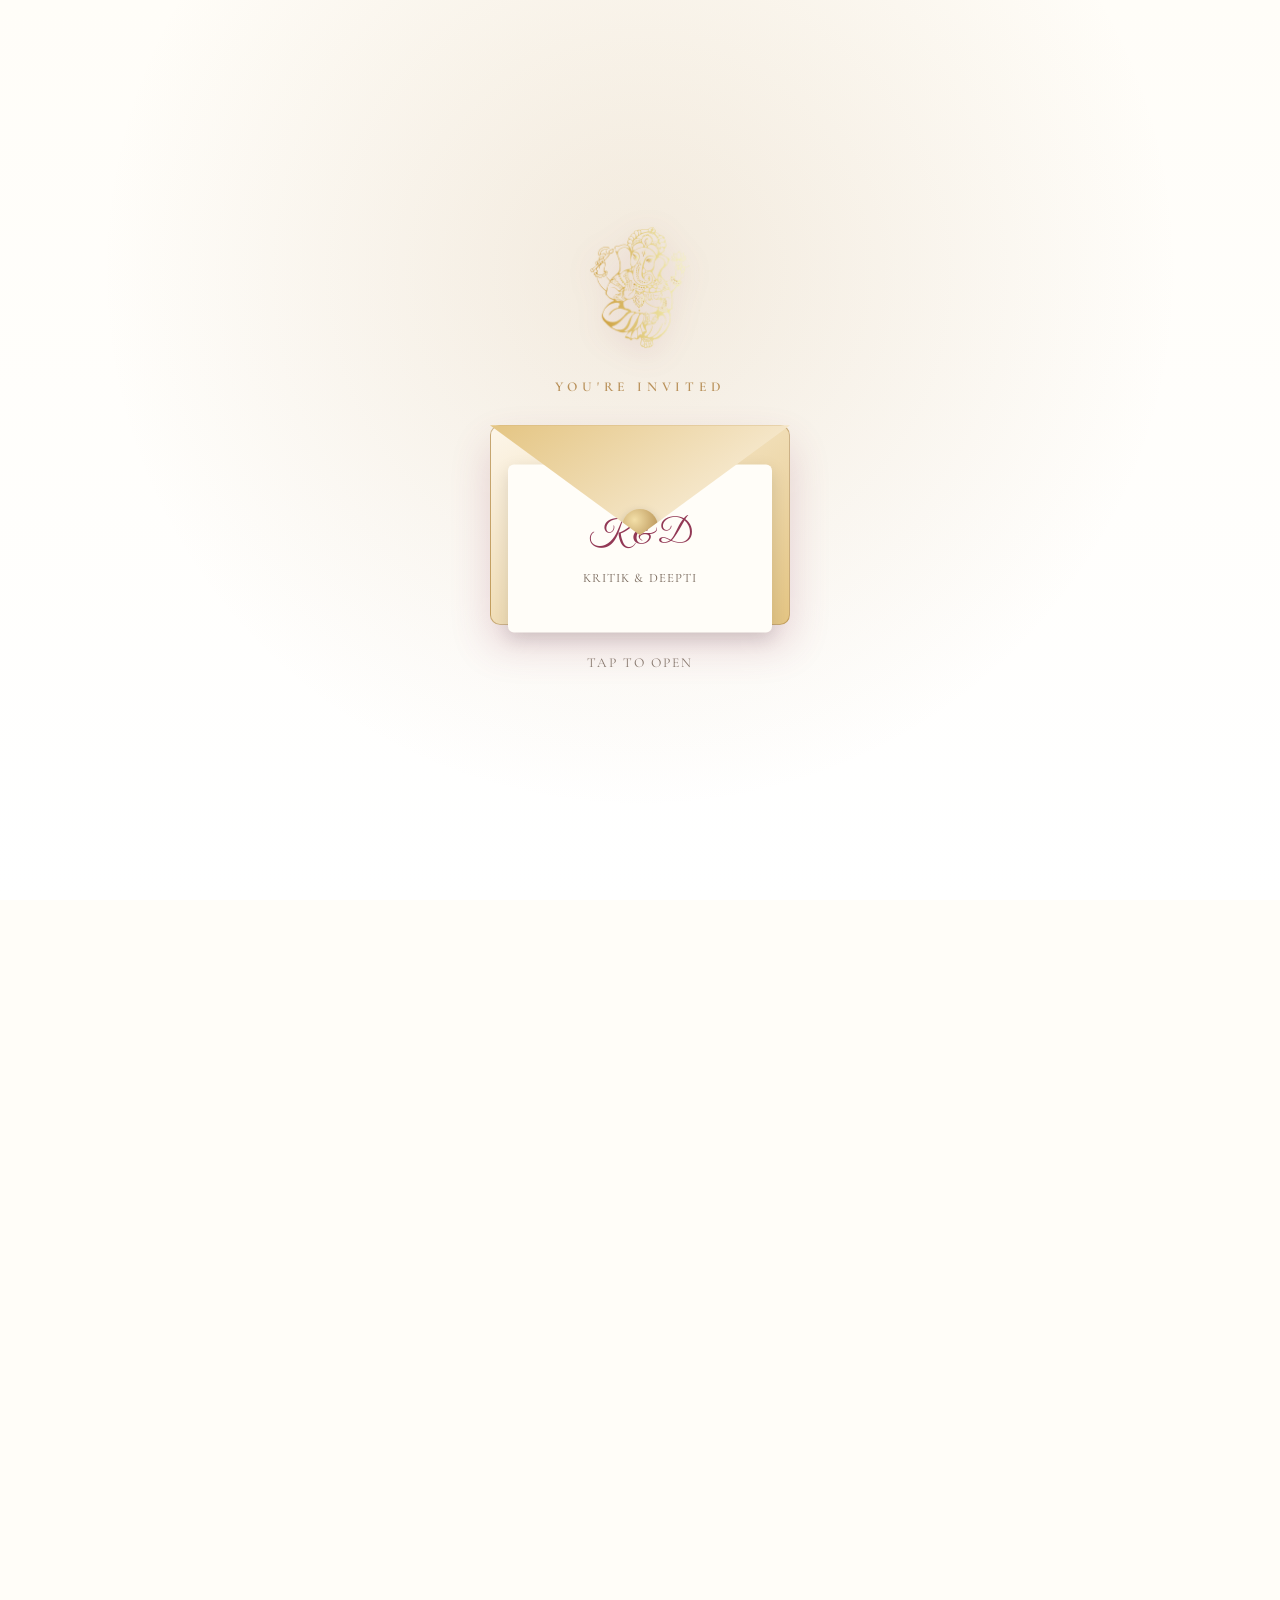
==== index.html @ 11e1c12c "Initial wedding invitation card" ====
<!DOCTYPE html>
<html lang="en">
<head>
<meta charset="UTF-8" />
<meta name="viewport" content="width=device-width, initial-scale=1.0" />
<title>Wedding Invitation</title>
<meta name="description" content="A wedding invitation" />

<link rel="preconnect" href="https://fonts.googleapis.com" />
<link rel="preconnect" href="https://fonts.gstatic.com" crossorigin />
<link
  href="https://fonts.googleapis.com/css2?family=Great+Vibes&family=Playfair+Display:ital,wght@0,500;0,600;0,700;1,500&family=Cormorant+Garamond:ital,wght@0,400;0,500;0,600;1,400&display=swap"
  rel="stylesheet"
/>

<link rel="stylesheet" href="css/style.css" />
</head>
<body>
  <!-- ENVELOPE LANDING GATE — click/tap the envelope to reveal the card -->
  <div class="envelope-gate" id="envelopeGate">
    <div class="envelope-gate-inner">
      <img class="deity-image" id="deityImage" alt="" />
      <p class="envelope-hint">You're Invited</p>
      <button type="button" class="envelope" id="envelopeBtn" aria-label="Open the invitation">
        <span class="envelope-back"></span>
        <span class="envelope-letter">
          <span class="envelope-monogram" id="envelopeMonogram"></span>
          <span class="envelope-names" id="envelopeNames"></span>
        </span>
        <span class="envelope-flap">
          <span class="envelope-seal" id="envelopeSeal"></span>
        </span>
      </button>
      <p class="envelope-cta">Tap to open</p>
    </div>
  </div>

  <!-- floating petals / decoration layer -->
  <div class="petals" aria-hidden="true"></div>

  <!-- progress dots nav -->
  <nav class="dot-nav" id="dotNav" aria-label="Section navigation"></nav>

  <main>
    <!-- HERO -->
    <section class="section hero" id="hero">
      <div class="corner corner-tl" aria-hidden="true"></div>
      <div class="corner corner-tr" aria-hidden="true"></div>
      <div class="corner corner-bl" aria-hidden="true"></div>
      <div class="corner corner-br" aria-hidden="true"></div>

      <div class="deity-slot" id="deitySlot" aria-hidden="true"></div>

      <p class="invitation-line reveal" id="invitationLine"></p>

      <div class="couple-names reveal">
        <h1 class="name" id="groomName"></h1>
        <p class="parents" id="groomParents"></p>
        <div class="ampersand">&amp;</div>
        <h1 class="name" id="brideName"></h1>
        <p class="parents" id="brideParents"></p>
      </div>

      <img id="logoImg" class="logo-img" alt="Wedding logo" hidden />

      <div class="scroll-cue reveal" aria-hidden="true">
        <span></span>
        <small>Scroll</small>
      </div>
    </section>

    <!-- SAVE THE DATE -->
    <section class="section save-the-date" id="save-the-date">
      <p class="eyebrow reveal">Save the Dates</p>
      <h2 class="headline reveal" id="dateRange"></h2>
      <p class="venue-line reveal" id="venueLine"></p>

      <div class="countdown reveal" id="countdown" aria-live="polite">
        <div class="count-box"><span id="cdDays">00</span><small>Days</small></div>
        <div class="count-box"><span id="cdHours">00</span><small>Hours</small></div>
        <div class="count-box"><span id="cdMins">00</span><small>Minutes</small></div>
        <div class="count-box"><span id="cdSecs">00</span><small>Seconds</small></div>
      </div>

      <div class="hero-actions reveal">
        <a href="#" id="icsLink" class="btn btn-outline" download="wedding.ics">+ Add to Calendar</a>
      </div>
    </section>

    <!-- CELEBRATIONS -->
    <section class="section celebrations" id="celebrations">
      <p class="eyebrow reveal">Join Us For</p>
      <h2 class="headline reveal">The Celebrations</h2>
      <div class="events-grid" id="eventsGrid"></div>
    </section>

    <!-- VENUE & TRAVEL -->
    <section class="section venue" id="venue">
      <p class="eyebrow reveal">Where To Find Us</p>
      <h2 class="headline reveal">Venue &amp; Travel</h2>

      <div class="venue-card reveal">
        <h3 id="venueName"></h3>
        <p id="venueAddress"></p>
        <a id="mapLink" class="btn btn-outline" target="_blank" rel="noopener">Open in Google Maps</a>
      </div>

      <div class="map-embed reveal">
        <iframe
          id="mapEmbed"
          title="Venue map"
          loading="lazy"
          referrerpolicy="no-referrer-when-downgrade"
        ></iframe>
      </div>

      <div class="travel-info reveal" id="travelInfo"></div>
    </section>

    <!-- CLOSING / RSVP -->
    <section class="section closing" id="closing">
      <p class="closing-message reveal" id="closingMessage"></p>

      <p class="footer-line reveal" id="footerLine"></p>

      <div class="rsvp-box reveal" id="rsvpBox">
        <p class="eyebrow">Kindly Respond</p>
        <h2 class="headline">RSVP</h2>
        <div id="rsvpContacts" class="rsvp-contacts"></div>

        <div class="google-form-embed" id="googleFormEmbed" hidden>
          <iframe
            id="googleFormIframe"
            title="RSVP form"
            loading="lazy"
          >Loading…</iframe>
        </div>

        <a id="googleFormLink" class="btn btn-outline" target="_blank" rel="noopener" hidden>
          Open RSVP Form
        </a>
        <a id="whatsappLink" class="btn btn-whatsapp" target="_blank" rel="noopener" hidden>
          RSVP on WhatsApp
        </a>
      </div>

      <div class="shlok reveal">
        <p class="sanskrit" id="shlokSanskrit"></p>
        <p class="meaning" id="shlokMeaning"></p>
      </div>
    </section>
  </main>

  <script src="wedding-data.js"></script>
  <script src="js/script.js" defer></script>
</body>
</html>
---- css/style.css ----
/* ==========================================================
   WEDDING CARD — STYLES
   Theme colors are injected as CSS variables by js/script.js
   from wedding-data.js (see applyTheme()).
   ========================================================== */

:root {
  --color-primary: #923855;
  --color-secondary: #5c6b46;
  --color-gold: #b9915a;
  --color-cream: #fffdf8;
  --color-ink: #3a2414;
  --color-blush: #d98fa2;
  /* RGB channels for the colors above, kept in sync by applyTheme() so
     rgba()-based shadows/borders re-theme correctly at runtime too. */
  --color-primary-rgb: 146, 56, 85;
  --color-gold-rgb: 185, 145, 90;
  --color-blush-rgb: 217, 143, 162;
  --font-script: "Great Vibes", cursive;
  --font-display: "Playfair Display", serif;
  --font-body: "Cormorant Garamond", serif;
  --max-width: 760px;
}

* {
  box-sizing: border-box;
}

html {
  scroll-behavior: smooth;
  overflow-x: hidden;
}

body {
  margin: 0;
  background: var(--color-cream);
  color: var(--color-ink);
  font-family: var(--font-body);
  font-size: 19px;
  line-height: 1.6;
  overflow-x: hidden;
  width: 100%;
}

body.gate-locked {
  overflow: hidden;
  height: 100vh;
}

main {
  position: relative;
  z-index: 1;
}

/* ---------------- Envelope landing gate ---------------- */
.envelope-gate {
  position: fixed;
  inset: 0;
  z-index: 999;
  display: flex;
  align-items: center;
  justify-content: center;
  background:
    radial-gradient(circle at 50% 30%, rgba(var(--color-gold-rgb), 0.18), transparent 60%),
    linear-gradient(180deg, #fffdf8, #ffffff);
  transition: opacity 0.6s ease, visibility 0.6s ease;
}
.envelope-gate.gate-hidden {
  opacity: 0;
  visibility: hidden;
  pointer-events: none;
}

.envelope-gate-inner {
  display: flex;
  flex-direction: column;
  align-items: center;
  gap: clamp(0.9rem, 3vh, 1.75rem);
  padding: 1.5rem;
  text-align: center;
  max-height: 100%;
  max-height: 100svh;
}

/* ---------------- Deity / blessing image ---------------- */
.deity-image {
  display: block;
  object-fit: contain;
  margin: 0 auto;
}

.envelope-gate .deity-image {
  width: min(22vw, 100px);
  height: auto;
  filter: drop-shadow(0 6px 14px rgba(var(--color-primary-rgb), 0.25));
}
.deity-image[hidden] {
  display: none;
}

.deity-slot {
  width: 60px;
  aspect-ratio: 1 / 1;
  margin: 0 auto 0.75rem;
}
.deity-slot[hidden] {
  display: none;
}

.hero .deity-image {
  width: 60px;
  aspect-ratio: 1 / 1;
  margin: 0 auto 0.75rem;
  filter: drop-shadow(0 4px 10px rgba(var(--color-primary-rgb), 0.2));
}

.envelope-hint {
  text-transform: uppercase;
  letter-spacing: 0.35em;
  font-size: 0.85rem;
  color: var(--color-gold);
  font-weight: 600;
  margin: 0;
}

.envelope {
  position: relative;
  width: min(80vw, 46vh, 300px);
  aspect-ratio: 3 / 2;
  cursor: pointer;
  perspective: 1200px;
  padding: 0;
  border: 0;
  background: none;
  font: inherit;
  display: block;
  flex: 0 0 auto;
}

.envelope-back {
  position: absolute;
  inset: 0;
  /* Gradient stops sampled from the deity artwork's gold/amber tones */
  background: linear-gradient(145deg, #fdf6ea, #e4c583);
  border: 1px solid rgba(166, 124, 61, 0.55);
  border-radius: 10px;
  box-shadow: 0 20px 40px rgba(var(--color-primary-rgb), 0.2);
}

.envelope-letter {
  position: absolute;
  left: 6%;
  right: 6%;
  top: 8%;
  height: 84%;
  background: #fffdf8;
  border-radius: 6px;
  box-shadow: 0 6px 18px rgba(0, 0, 0, 0.12);
  display: flex;
  flex-direction: column;
  align-items: center;
  justify-content: center;
  gap: 0.4rem;
  transform: translateY(14%);
  transition: transform 0.7s cubic-bezier(0.34, 1.56, 0.64, 1);
  z-index: 2;
}

.envelope-monogram {
  font-family: var(--font-script);
  font-size: 2rem;
  color: var(--color-primary);
}

.envelope-names {
  margin: 0;
  display: block;
  font-size: 0.8rem;
  letter-spacing: 0.08em;
  text-transform: uppercase;
  color: var(--color-ink);
  opacity: 0.7;
}

.envelope-flap {
  position: absolute;
  top: 0;
  left: 0;
  width: 100%;
  height: 55%;
  background: linear-gradient(145deg, #e4c583, #fdf6ea);
  clip-path: polygon(0 0, 100% 0, 50% 100%);
  transform-origin: top center;
  transition: transform 0.7s ease;
  transform-style: preserve-3d;
  backface-visibility: hidden;
  z-index: 3;
  display: flex;
  align-items: flex-start;
  justify-content: center;
}

.envelope-seal {
  margin-top: 28%;
  width: 36px;
  height: 36px;
  border-radius: 50%;
  background: radial-gradient(circle at 35% 30%, #f3dfa8, #a67c3d);
  box-shadow: 0 4px 10px rgba(0, 0, 0, 0.25);
  transition: transform 0.4s ease, opacity 0.4s ease;
}

.envelope.is-open .envelope-flap {
  transform: rotateX(-180deg);
}
.envelope.is-open .envelope-seal {
  opacity: 0;
  transform: scale(0.3);
}
.envelope.is-open .envelope-letter {
  transform: translateY(-78%);
}

.envelope-cta {
  margin: 0;
  font-size: 0.85rem;
  letter-spacing: 0.15em;
  text-transform: uppercase;
  opacity: 0.6;
  animation: ctaPulse 1.8s ease-in-out infinite;
}
@keyframes ctaPulse {
  0%, 100% { opacity: 0.4; }
  50% { opacity: 0.9; }
}

h1, h2, h3 {
  font-family: var(--font-display);
  margin: 0;
}

a {
  color: inherit;
}

.section {
  position: relative;
  max-width: var(--max-width);
  margin: 0 auto;
  padding: 6rem 1.5rem;
  text-align: center;
}

.eyebrow {
  text-transform: uppercase;
  letter-spacing: 0.3em;
  font-size: 0.8rem;
  color: var(--color-gold);
  font-weight: 600;
  margin-bottom: 0.75rem;
}

.headline {
  font-size: clamp(1.8rem, 4vw, 2.6rem);
  color: var(--color-primary);
  margin-bottom: 1rem;
}

/* ---------------- Decorative corners (hero) ---------------- */
.corner {
  position: absolute;
  width: 70px;
  height: 70px;
  border: 2px solid var(--color-gold);
  opacity: 0.6;
}
.corner-tl { top: 24px; left: 24px; border-right: none; border-bottom: none; }
.corner-tr { top: 24px; right: 24px; border-left: none; border-bottom: none; }
.corner-bl { bottom: 24px; left: 24px; border-right: none; border-top: none; }
.corner-br { bottom: 24px; right: 24px; border-left: none; border-top: none; }

/* ---------------- Floating petals background ---------------- */
.petals {
  position: fixed;
  inset: 0;
  pointer-events: none;
  z-index: 0;
  overflow: hidden;
}
.petal {
  position: absolute;
  top: -5%;
  font-size: 1.2rem;
  color: var(--color-blush);
  opacity: 0.5;
  animation: fall linear infinite;
  user-select: none;
}
@keyframes fall {
  to {
    transform: translateY(110vh) rotate(360deg);
  }
}

/* ---------------- Hero ---------------- */
.hero {
  min-height: 100vh;
  min-height: 100svh;
  display: flex;
  flex-direction: column;
  align-items: center;
  justify-content: center;
  /* Slightly lighter than the page background for subtle depth */
  background: color-mix(in srgb, var(--color-cream), white 30%);
}

.invitation-line {
  max-width: 420px;
  font-size: 1.05rem;
  color: var(--color-ink);
  opacity: 0.85;
  margin-bottom: 2rem;
}

.couple-names .name {
  font-family: var(--font-script);
  font-size: clamp(3rem, 10vw, 5rem);
  color: var(--color-primary);
  line-height: 1.1;
}

.couple-names .parents {
  font-size: 1rem;
  letter-spacing: 0.05em;
  color: var(--color-ink);
  opacity: 0.75;
  margin: 0.25rem 0 1.25rem;
}

.ampersand {
  font-family: var(--font-script);
  font-size: 2.2rem;
  color: var(--color-gold);
  margin: 0.25rem 0;
}

.logo-img {
  max-width: 140px;
  margin: 1.5rem auto 0;
}

.scroll-cue {
  margin-top: 3rem;
  display: flex;
  flex-direction: column;
  align-items: center;
  gap: 0.4rem;
  opacity: 0.6;
}
.scroll-cue span {
  width: 1px;
  height: 36px;
  background: var(--color-ink);
  animation: scrollPulse 1.6s ease-in-out infinite;
}
.scroll-cue small {
  letter-spacing: 0.2em;
  text-transform: uppercase;
  font-size: 0.7rem;
}
@keyframes scrollPulse {
  0%, 100% { transform: scaleY(1); opacity: 0.3; }
  50% { transform: scaleY(1.3); opacity: 1; }
}

/* ---------------- Save the date / countdown ---------------- */
.venue-line {
  font-size: 1.1rem;
  margin-bottom: 2rem;
}

.countdown {
  display: flex;
  justify-content: center;
  gap: 1rem;
  flex-wrap: wrap;
  margin-bottom: 2rem;
}
.count-box {
  background: #fff;
  border: 1px solid rgba(var(--color-gold-rgb), 0.4);
  border-radius: 12px;
  padding: 1rem 1.2rem;
  min-width: 80px;
  box-shadow: 0 8px 24px rgba(var(--color-primary-rgb), 0.06);
}
.count-box span {
  display: block;
  font-family: var(--font-display);
  font-size: 1.8rem;
  color: var(--color-primary);
}
.count-box small {
  text-transform: uppercase;
  letter-spacing: 0.1em;
  font-size: 0.65rem;
  opacity: 0.7;
}

.hero-actions {
  display: flex;
  justify-content: center;
  gap: 1rem;
  flex-wrap: wrap;
}

/* ---------------- Buttons ---------------- */
.btn {
  display: inline-block;
  padding: 0.75rem 1.75rem;
  border-radius: 999px;
  text-decoration: none;
  font-size: 0.95rem;
  letter-spacing: 0.03em;
  cursor: pointer;
  transition: transform 0.2s ease, box-shadow 0.2s ease;
  border: 1px solid transparent;
}
.btn:hover {
  transform: translateY(-2px);
}
.btn-outline {
  border-color: var(--color-primary);
  color: var(--color-primary);
  background: transparent;
}
.btn-outline:hover {
  background: var(--color-primary);
  color: #fff;
}
.btn-whatsapp {
  background: #25d366;
  color: #fff;
  margin-top: 1rem;
  box-shadow: 0 10px 24px rgba(37, 211, 102, 0.3);
}

/* ---------------- Events / Celebrations ---------------- */
.events-grid {
  display: grid;
  grid-template-columns: repeat(auto-fit, minmax(min(260px, 100%), 1fr));
  gap: 1.5rem;
  margin-top: 2.5rem;
  text-align: left;
}

.event-card {
  background: #fff;
  border-radius: 16px;
  overflow: hidden;
  box-shadow: 0 10px 30px rgba(var(--color-primary-rgb), 0.08);
  border: 1px solid rgba(var(--color-gold-rgb), 0.25);
  display: flex;
  flex-direction: column;
}

.event-media {
  height: 160px;
  display: flex;
  align-items: center;
  justify-content: center;
  font-size: 3rem;
  background: linear-gradient(135deg, var(--color-primary), var(--color-secondary));
  color: #fff;
  background-size: cover;
  background-position: center;
}

.event-body {
  padding: 1.25rem 1.4rem 1.5rem;
}

.event-tag {
  text-transform: uppercase;
  letter-spacing: 0.15em;
  font-size: 0.7rem;
  color: var(--color-gold);
  font-weight: 700;
  margin-bottom: 0.4rem;
  display: block;
}

.event-title {
  font-family: var(--font-display);
  font-size: 1.4rem;
  color: var(--color-primary);
  margin-bottom: 0.6rem;
}

.event-meta {
  font-size: 0.95rem;
  margin: 0.2rem 0;
}
.event-meta b {
  color: var(--color-ink);
}

/* ---------------- Venue & Travel ---------------- */
.venue-card {
  margin-bottom: 1.5rem;
}
.venue-card h3 {
  font-size: 1.4rem;
  color: var(--color-primary);
  margin-bottom: 0.3rem;
}
.venue-card p {
  margin-bottom: 1rem;
}

.map-embed {
  border-radius: 16px;
  overflow: hidden;
  box-shadow: 0 10px 30px rgba(var(--color-primary-rgb), 0.08);
  margin-bottom: 1.5rem;
}
.map-embed iframe {
  width: 100%;
  height: 300px;
  border: 0;
  display: block;
}

.travel-info {
  text-align: left;
  display: grid;
  gap: 0.75rem;
}
.travel-row {
  background: #fff;
  border-radius: 12px;
  padding: 0.9rem 1.2rem;
  border: 1px solid rgba(var(--color-gold-rgb), 0.25);
}
.travel-row b {
  color: var(--color-primary);
  display: block;
  margin-bottom: 0.2rem;
  font-family: var(--font-display);
  font-size: 0.95rem;
}

/* ---------------- Closing / RSVP ---------------- */
.closing-message {
  font-size: 1.3rem;
  font-style: italic;
  color: var(--color-primary);
  margin-bottom: 1.5rem;
}

.footer-line {
  letter-spacing: 0.15em;
  font-size: 0.85rem;
  text-transform: uppercase;
  opacity: 0.7;
  margin: 2rem 0;
}

.rsvp-box {
  background: #fff;
  border-radius: 20px;
  padding: 2.5rem 1.5rem;
  border: 1px solid rgba(var(--color-gold-rgb), 0.3);
  box-shadow: 0 10px 30px rgba(var(--color-primary-rgb), 0.08);
  margin-bottom: 2.5rem;
}

.rsvp-contacts {
  display: grid;
  gap: 0.5rem;
  margin: 1rem 0;
}
.rsvp-contact {
  font-size: 1rem;
}
.rsvp-contact b {
  color: var(--color-primary);
}

.rsvp-box .btn {
  display: block;
  width: fit-content;
  margin: 0.6rem auto 0;
}

.google-form-embed {
  margin-top: 1rem;
  border-radius: 12px;
  overflow: hidden;
  box-shadow: 0 6px 20px rgba(var(--color-primary-rgb), 0.08);
}
.google-form-embed iframe {
  width: 100%;
  height: 520px;
  border: 0;
  display: block;
}
@media (max-width: 480px) {
  .google-form-embed iframe { height: 620px; }
}

.shlok {
  margin-top: 2rem;
  opacity: 0.85;
}
.sanskrit {
  font-size: 1.1rem;
  color: var(--color-primary);
}
.meaning {
  font-size: 0.9rem;
  font-style: italic;
  opacity: 0.75;
}

/* ---------------- Dot navigation ---------------- */
.dot-nav {
  position: fixed;
  right: 1.25rem;
  top: 50%;
  transform: translateY(-50%);
  z-index: 10;
  display: flex;
  flex-direction: column;
  gap: 0.6rem;
}
.dot-nav a {
  width: 9px;
  height: 9px;
  border-radius: 50%;
  background: rgba(var(--color-primary-rgb), 0.25);
  display: block;
  transition: background 0.25s ease, transform 0.25s ease;
}
.dot-nav a.active {
  background: var(--color-primary);
  transform: scale(1.4);
}

/* ---------------- Responsive breakpoints ---------------- */

/* Tablets and small laptops: keep the dot-nav clear of the content edge */
@media (max-width: 900px) {
  .dot-nav { display: none; }
}

/* Phones & small tablets */
@media (max-width: 640px) {
  .section { padding: 4.5rem 1.25rem; }
  .map-embed iframe { height: 240px; }
  .corner { width: 48px; height: 48px; }
  .corner-tl, .corner-tr { top: 14px; }
  .corner-bl, .corner-br { bottom: 14px; }
  .corner-tl, .corner-bl { left: 14px; }
  .corner-tr, .corner-br { right: 14px; }
}

/* Small phones */
@media (max-width: 400px) {
  body { font-size: 17px; }
  .section { padding: 3.5rem 1rem; }
  .countdown { gap: 0.6rem; }
  .count-box { min-width: 64px; padding: 0.75rem 0.6rem; }
  .count-box span { font-size: 1.4rem; }
  .hero-actions, .events-grid { gap: 1rem; }
}

/* Short / landscape viewports (e.g. phones rotated) */
@media (max-height: 560px) {
  .envelope-gate-inner { gap: 0.6rem; }
  .envelope-hint, .envelope-cta { font-size: 0.7rem; }
  .hero { padding-top: 3rem; padding-bottom: 3rem; }
  .scroll-cue { margin-top: 1.25rem; }
}

/* ---------------- Scroll reveal ---------------- */
.reveal {
  opacity: 0;
  transform: translateY(24px);
  transition: opacity 0.8s ease, transform 0.8s ease;
}
.reveal.in-view {
  opacity: 1;
  transform: translateY(0);
}
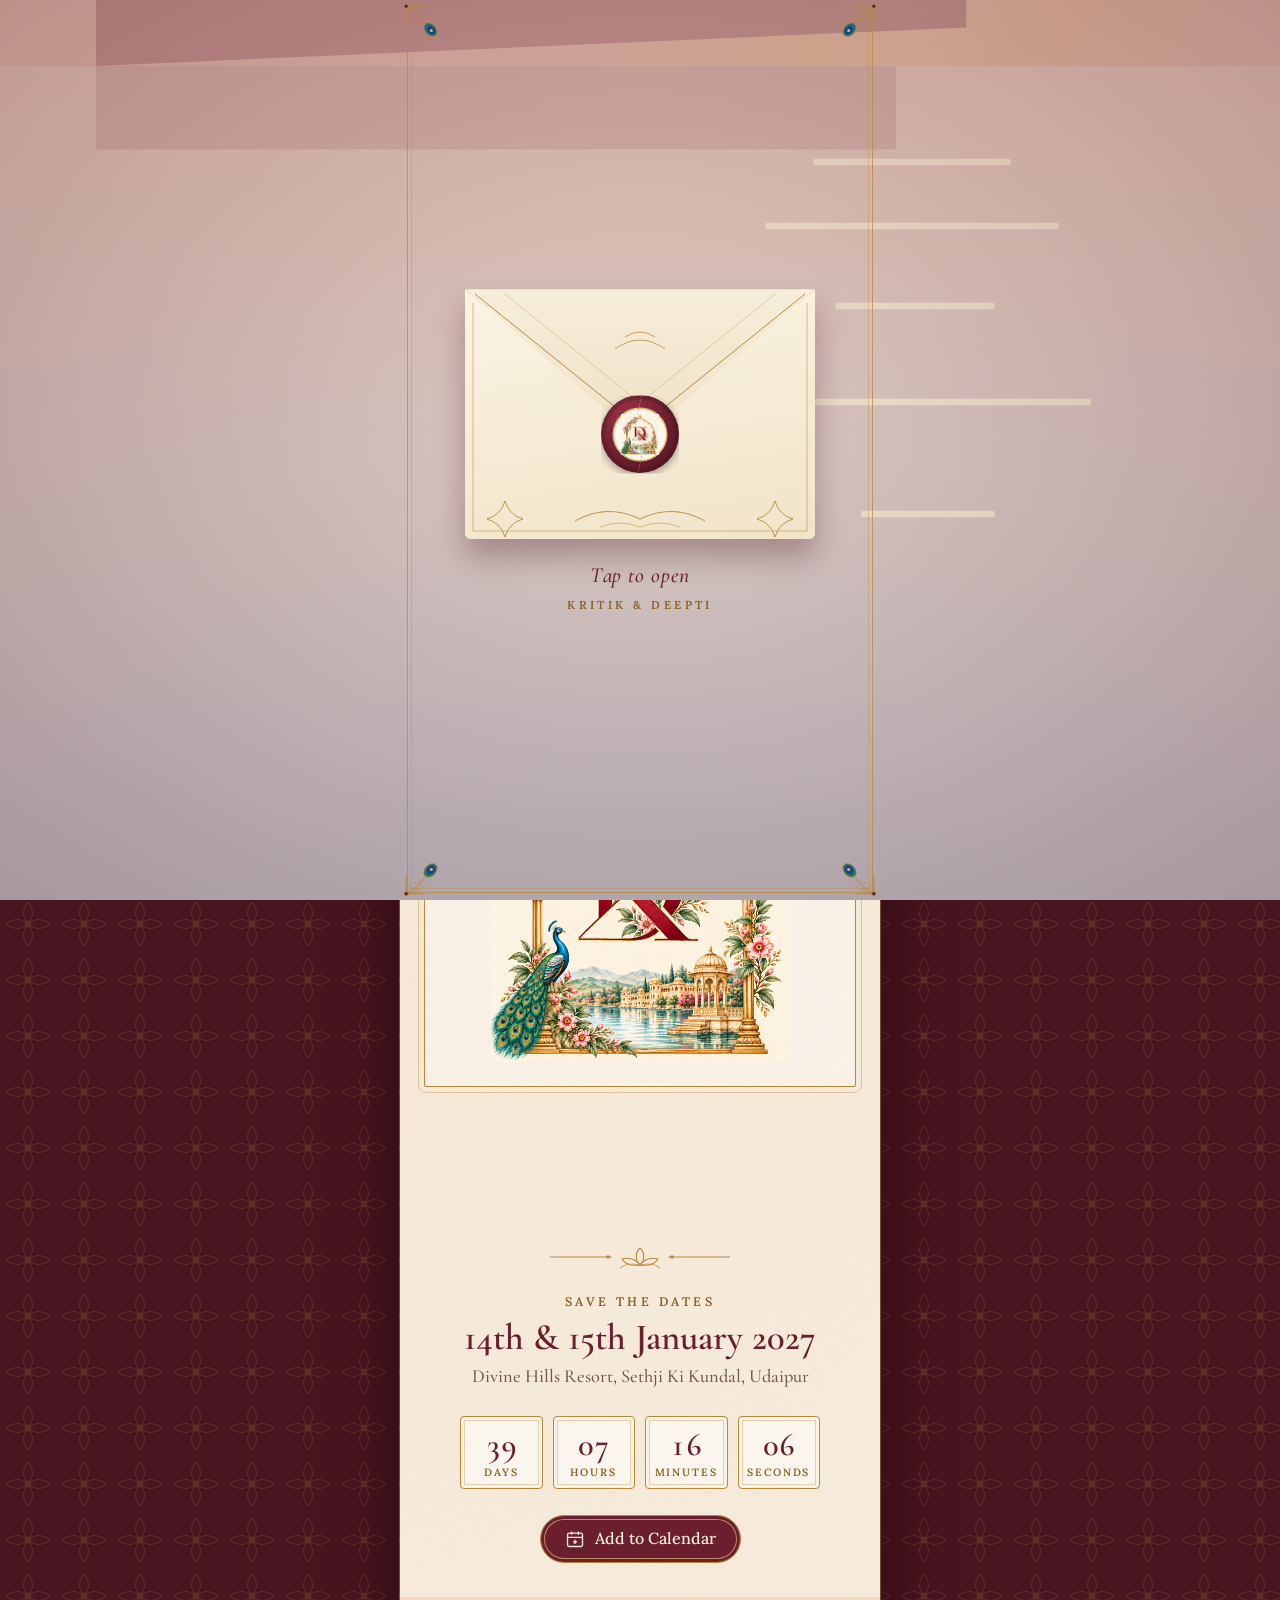
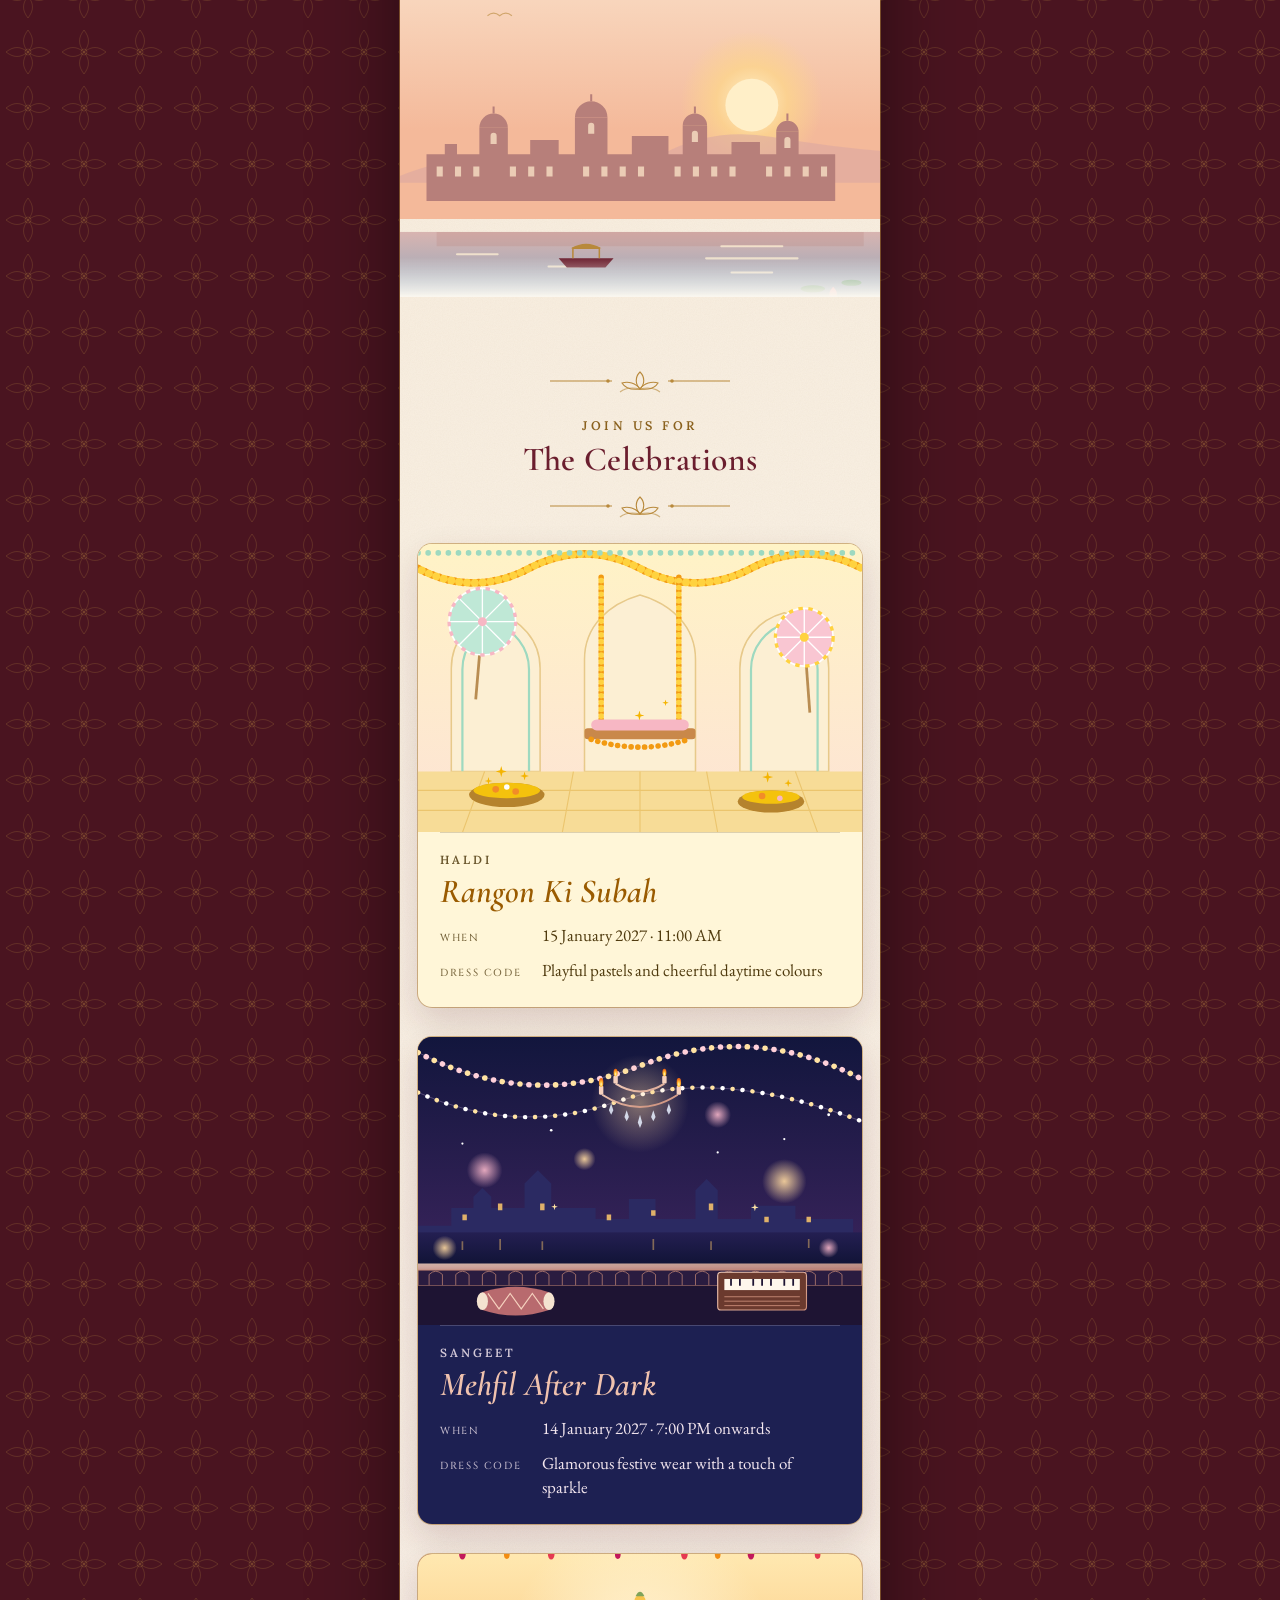
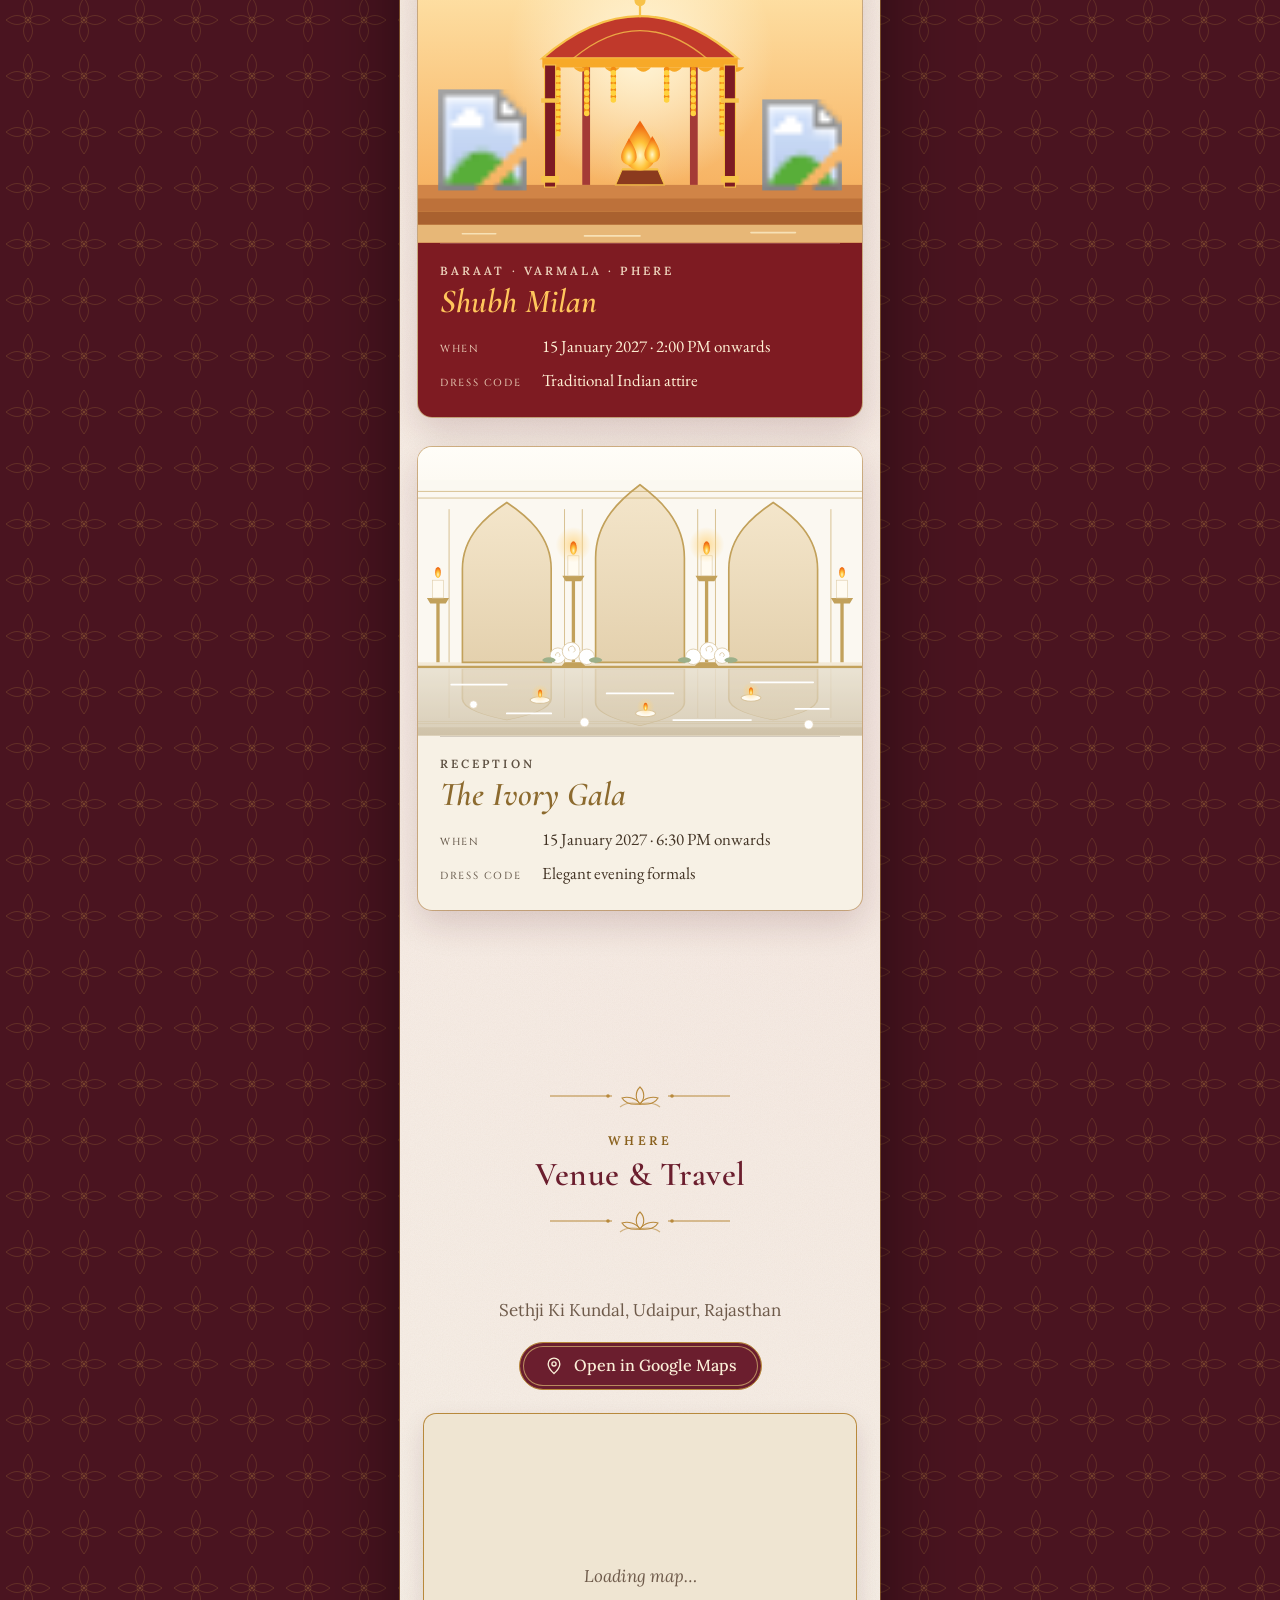
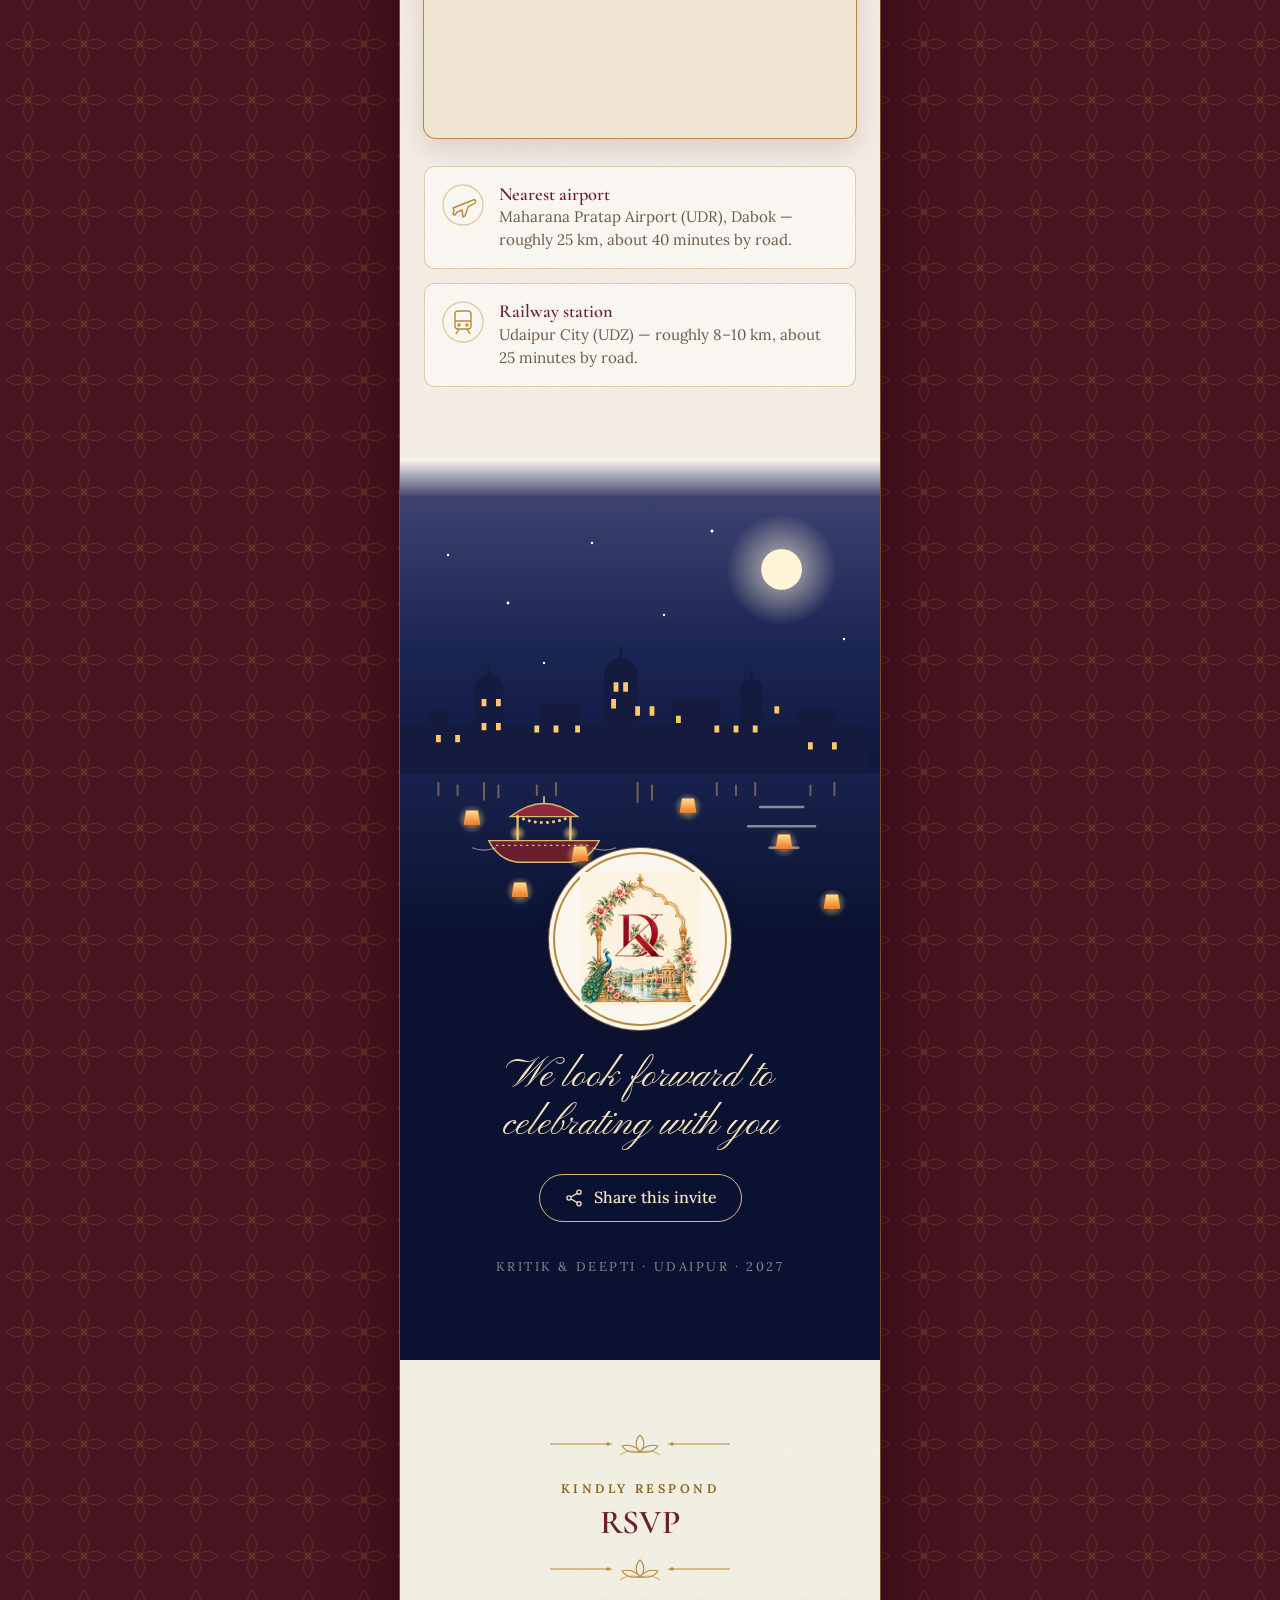
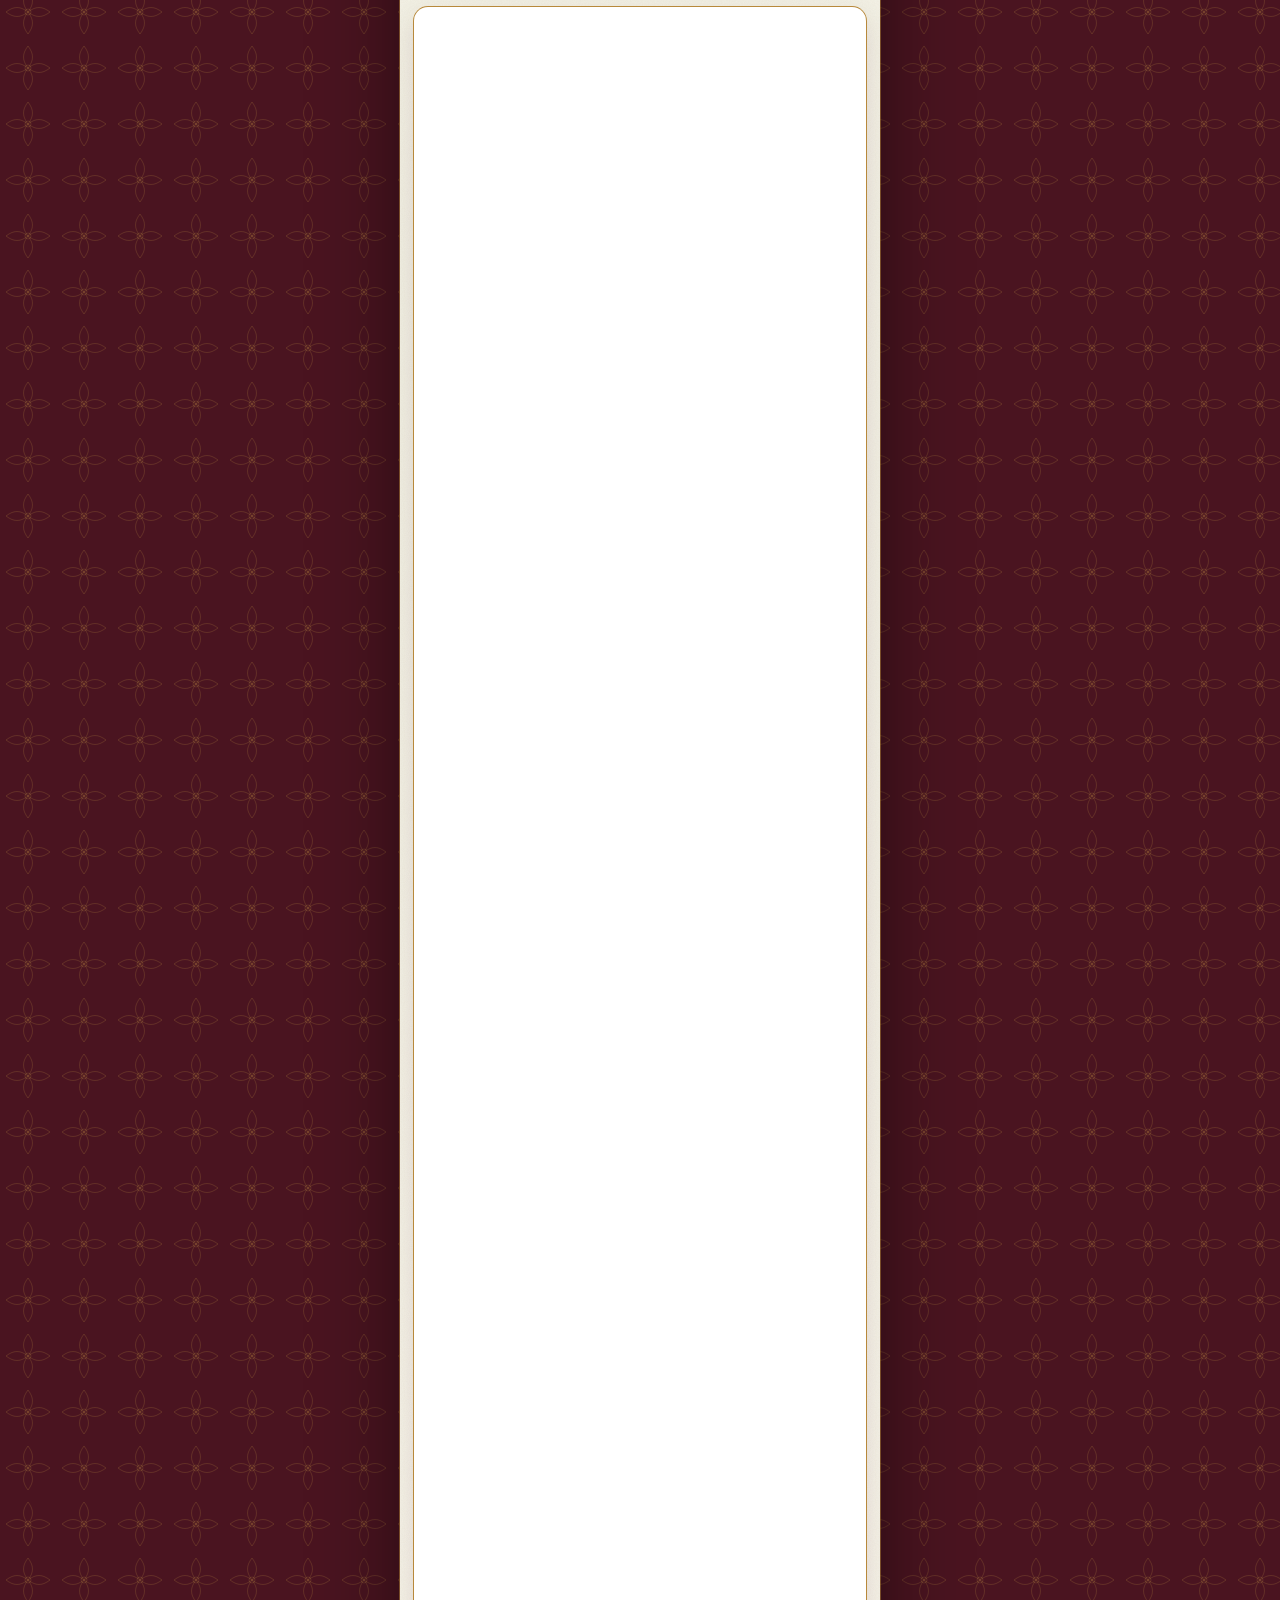
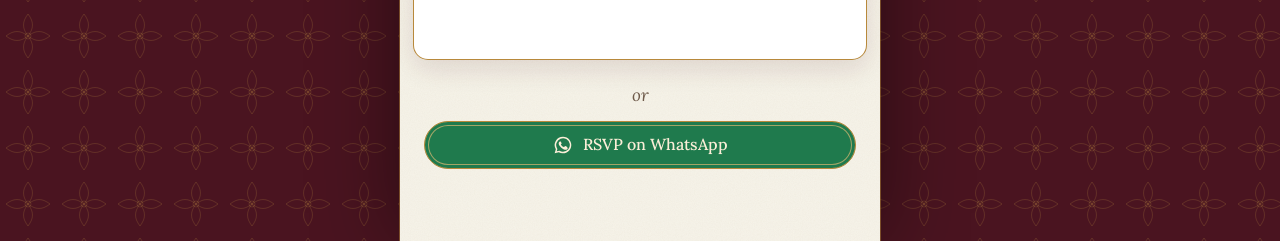
==== commit 8281725a: "Rebuild as single-file site (based on ssrbsoni/sourabh-priyal-wedding), wire up RSVP Google Form" ====
--- a/index.html
+++ b/index.html
@@ -1,157 +1,1132 @@
-<!DOCTYPE html>
+<!doctype html>
 <html lang="en">
 <head>
-<meta charset="UTF-8" />
-<meta name="viewport" content="width=device-width, initial-scale=1.0" />
-<title>Wedding Invitation</title>
-<meta name="description" content="A wedding invitation" />
-
-<link rel="preconnect" href="https://fonts.googleapis.com" />
-<link rel="preconnect" href="https://fonts.gstatic.com" crossorigin />
-<link
-  href="https://fonts.googleapis.com/css2?family=Great+Vibes&family=Playfair+Display:ital,wght@0,500;0,600;0,700;1,500&family=Cormorant+Garamond:ital,wght@0,400;0,500;0,600;1,400&display=swap"
-  rel="stylesheet"
-/>
-
-<link rel="stylesheet" href="css/style.css" />
+<meta charset="utf-8">
+<meta name="viewport" content="width=device-width, initial-scale=1, viewport-fit=cover">
+<title>Kritik & Deepti · 14–15 January 2027 · Udaipur</title>
+<meta name="description" content="You are invited to our wedding celebrations">
+<meta name="theme-color" content="#6B1E2E">
+
+<!-- Open Graph / WhatsApp preview (absolute URLs are required) -->
+<meta property="og:type" content="website">
+<meta property="og:url" content="https://kritikalawat.github.io/WeddingCard/">
+<meta property="og:title" content="Kritik & Deepti · 14–15 January 2027 · Udaipur">
+<meta property="og:description" content="You are invited to our wedding celebrations">
+<meta property="og:image" content="https://kritikalawat.github.io/WeddingCard/assets/images/logo.png">
+<meta property="og:image:width" content="1200">
+<meta property="og:image:height" content="630">
+<meta property="og:image:alt" content="Kritik & Deepti wedding logo">
+<meta name="twitter:card" content="summary_large_image">
+<meta name="twitter:title" content="Kritik & Deepti · 14–15 January 2027 · Udaipur">
+<meta name="twitter:description" content="You are invited to our wedding celebrations">
+<meta name="twitter:image" content="https://kritikalawat.github.io/WeddingCard/assets/images/logo.png">
+
+<link rel="preconnect" href="https://fonts.googleapis.com">
+<link rel="preconnect" href="https://fonts.gstatic.com" crossorigin>
+<link rel="preload" as="style" href="https://fonts.googleapis.com/css2?family=Cormorant+Garamond:ital,wght@0,500;0,600;1,500;1,600&family=Lora:wght@400;500&family=Cinzel:wght@500&family=EB+Garamond&family=Pinyon+Script&family=Tiro+Devanagari+Sanskrit&display=swap" onload="this.onload=null;this.rel='stylesheet'">
+<noscript><link rel="stylesheet" href="https://fonts.googleapis.com/css2?family=Cormorant+Garamond:ital,wght@0,500;0,600;1,500;1,600&family=Lora:wght@400;500&family=Cinzel:wght@500&family=EB+Garamond&family=Pinyon+Script&family=Tiro+Devanagari+Sanskrit&display=swap"></noscript>
+
+<style>
+:root{
+  --ivory:#FBF7EF; --ivory-2:#F4EAD6; --gold:#B8893B; --gold-soft:#D9B872; --gold-text:#8A611E;
+  --maroon:#6B1E2E; --maroon-2:#4A1420; --ink:#3A2A22; --muted:#6E5A4A;
+  --serif:'Cormorant Garamond','Cormorant',Garamond,'Times New Roman',serif;
+  --body:'Lora',Georgia,'Times New Roman',serif;
+  /* used only for the event-card details and the closing line */
+  --script:'Pinyon Script','Snell Roundhand','Apple Chancery',cursive;
+  --caps:'Cinzel','Trajan Pro',Optima,'Times New Roman',serif;
+  --garamond:'EB Garamond',Garamond,'Iowan Old Style',Georgia,serif;
+  --deva:'Tiro Devanagari Sanskrit','Tiro Devanagari Hindi','Noto Serif Devanagari','Kohinoor Devanagari','Mangal',serif;
+  --col:480px;
+}
+*{box-sizing:border-box}
+html{scroll-behavior:smooth;-webkit-text-size-adjust:100%}
+body{
+  margin:0;color:var(--ink);font:17px/1.65 var(--body);
+  background:var(--maroon-2) url("data:image/svg+xml,%3Csvg xmlns='http://www.w3.org/2000/svg' width='56' height='56' viewBox='0 0 56 56'%3E%3Cg fill='none' stroke='%23B8893B' stroke-opacity='.22'%3E%3Cpath d='M28 6c6 8 6 14 0 22-6-8-6-14 0-22zM28 50c-6-8-6-14 0-22 6 8 6 14 0 22zM6 28c8-6 14-6 22 0-8 6-14 6-22 0zM50 28c-8 6-14 6-22 0 8-6 14-6 22 0z'/%3E%3Ccircle cx='28' cy='28' r='3'/%3E%3C/g%3E%3C/svg%3E");
+}
+body.locked{overflow:hidden}
+img{max-width:100%}
+.deva{font-family:var(--deva)}
+
+/* ---------- page column ---------- */
+.page{
+  position:relative;max-width:var(--col);margin:0 auto;min-height:100vh;overflow-x:clip;
+  background:
+    radial-gradient(circle at 8% 12%,rgba(232,190,140,.22),transparent 38%),
+    radial-gradient(circle at 95% 48%,rgba(214,160,160,.16),transparent 42%),
+    radial-gradient(circle at 10% 82%,rgba(190,205,170,.16),transparent 40%),
+    url("data:image/svg+xml,%3Csvg xmlns='http://www.w3.org/2000/svg' width='220' height='220'%3E%3Cfilter id='n'%3E%3CfeTurbulence type='fractalNoise' baseFrequency='.85' numOctaves='2' stitchTiles='stitch'/%3E%3CfeColorMatrix values='0 0 0 0 .45 0 0 0 0 .33 0 0 0 0 .18 0 0 0 .08 0'/%3E%3C/filter%3E%3Crect width='100%25' height='100%25' filter='url(%23n)'/%3E%3C/svg%3E"),
+    var(--ivory);
+  box-shadow:0 0 0 1px rgba(184,137,59,.5),0 0 80px rgba(0,0,0,.45);
+}
+
+/* ---------- ornamental frame ---------- */
+.frame{position:fixed;inset:0;max-width:var(--col);margin:0 auto;pointer-events:none;z-index:85}
+.frame::before,.frame::after{content:"";position:absolute;border:1px solid var(--gold)}
+.frame::before{inset:7px;opacity:.75}
+.frame::after{inset:11px;opacity:.35}
+.corner{position:absolute;display:block;width:52px;height:52px}
+.corner svg{display:block;width:100%;height:100%}
+.c-tl{top:1px;left:1px}.c-tr{top:1px;right:1px;transform:scaleX(-1)}
+.c-bl{bottom:1px;left:1px;transform:scaleY(-1)}.c-br{bottom:1px;right:1px;transform:scale(-1)}
+
+/* ---------- shared ---------- */
+section{position:relative;padding:72px 24px}
+p,h2,h3{text-wrap:balance}
+.h2{font:600 2.1rem/1.15 var(--serif);color:var(--maroon);text-align:center;margin:0 0 6px;letter-spacing:.01em}
+.kicker{display:block;text-align:center;font:600 .78rem/1 var(--body);letter-spacing:.28em;text-transform:uppercase;color:var(--gold-text);margin-bottom:10px}
+.divider{display:block;width:180px;height:24px;margin:14px auto 26px;color:var(--gold)}
+.btn{
+  display:inline-flex;align-items:center;justify-content:center;gap:10px;min-height:48px;padding:12px 24px;
+  border-radius:999px;border:1px solid var(--gold);background:var(--maroon);color:#FBEFD8;
+  font:500 1rem/1.2 var(--body);text-decoration:none;cursor:pointer;
+  box-shadow:inset 0 0 0 3px var(--maroon),inset 0 0 0 4px rgba(217,184,114,.7);transition:transform .2s,background .2s;
+}
+.btn:hover{background:#7d2638}.btn:active{transform:scale(.97)}
+.btn.ghost{background:transparent;color:var(--maroon);box-shadow:none}
+.btn.wa{background:#1F7A4D;box-shadow:inset 0 0 0 3px #1F7A4D,inset 0 0 0 4px rgba(217,184,114,.7)}
+.btn svg{width:20px;height:20px;flex:none}
+.center{text-align:center}
+.medallion{
+  display:grid;place-items:center;border-radius:50%;background:var(--ivory);
+  box-shadow:0 0 0 2px var(--gold),0 0 0 6px var(--ivory),0 0 0 7px rgba(184,137,59,.6),0 8px 24px rgba(74,20,32,.18);
+}
+.medallion img{width:78%;height:78%;object-fit:contain}
+:focus-visible{outline:3px solid #C77D1A;outline-offset:3px}
+.sr{position:absolute!important;width:1px;height:1px;overflow:hidden;clip:rect(0 0 0 0);white-space:nowrap}
+
+.js .reveal{opacity:0;transition:opacity 1s ease;transition-delay:calc(var(--d,0) * 140ms)}
+.js .reveal.in{opacity:1}
+
+/* ---------- 0. envelope gate ---------- */
+.gate{position:fixed;inset:0;z-index:80;display:flex;flex-direction:column;align-items:center;justify-content:center;gap:26px;overflow:hidden;transition:opacity .9s ease,visibility 0s .9s}
+.gate.gone{opacity:0;visibility:hidden}
+.gate-art{position:absolute;inset:0}
+.gate-bg{position:absolute;inset:0;width:100%;height:100%}
+.gate::after{content:"";position:absolute;inset:0;background:radial-gradient(ellipse at center,rgba(251,247,239,.1),rgba(74,20,32,.25))}
+.env-wrap{position:relative;z-index:2;perspective:1100px}
+.env{
+  position:relative;display:block;width:min(84vw,350px);aspect-ratio:7/5;padding:0;border:0;background:none;cursor:pointer;
+  -webkit-tap-highlight-color:transparent;
+}
+.env>span{position:absolute;inset:0;display:block}
+.env{perspective:900px;perspective-origin:50% 0}
+.env-back{background:linear-gradient(#E8DABD,#EFE3C9);border-radius:6px;box-shadow:0 18px 30px rgba(74,20,32,.32)}
+.env-card{
+  inset:6% 6% 6% 6%!important;z-index:2;background:var(--ivory);border-radius:4px;
+  box-shadow:inset 0 0 0 1px var(--gold),inset 0 0 0 5px var(--ivory),inset 0 0 0 6px rgba(184,137,59,.55);
+  display:flex!important;flex-direction:column;align-items:center;justify-content:flex-start;padding-top:9%;text-align:center;
+  transition:transform 1.1s cubic-bezier(.3,.8,.3,1) 1.15s;
+}
+.env-card .medallion{width:72px;height:72px;margin-bottom:6px}
+.ec-names{font:italic 600 1.55rem/1.1 var(--serif);color:var(--maroon)}
+.ec-date{font:600 .72rem/1.4 var(--body);letter-spacing:.2em;text-transform:uppercase;color:var(--gold-text);margin-top:6px}
+.env-front{z-index:3;border-radius:0 0 6px 6px;background:linear-gradient(170deg,#FBF4E4,#F1E4C8);clip-path:polygon(0 0,50% 56%,100% 0,100% 100%,0 100%)}
+.env-flap{
+  z-index:4;transform-origin:50% 0;background:linear-gradient(#F6EDDA,#EADBB9);clip-path:polygon(0 0,100% 0,50% 60%);
+  transition:transform .9s cubic-bezier(.5,0,.3,1) .35s,z-index 0s 1s;
+}
+.env svg.fil{position:absolute;inset:0;width:100%;height:100%}
+
+/* "tap me" cues: gold ripples spread from the seal, the flap lifts now and then, and "Tap to open" waves */
+.env-flap{animation:flapHint 5s ease-in-out 1.6s infinite}
+@keyframes flapHint{0%,62%,100%{transform:none}71%{transform:rotateX(34deg)}79%{transform:rotateX(0deg)}84%{transform:rotateX(12deg)}89%{transform:none}}
+.seal-ring{position:absolute;inset:-2px;border-radius:50%;border:2px solid var(--gold-soft);opacity:0;animation:sealRipple 2.4s ease-out infinite}
+.seal-ring.r2{animation-delay:.28s;border-color:rgba(184,137,59,.8)}
+@keyframes sealRipple{0%,44%{opacity:0;transform:scale(.95)}48%{opacity:.9;transform:scale(1)}100%{opacity:0;transform:scale(2)}}
+.gate.open .env-flap{animation:none}
+.gate.open .seal-ring{animation:none;opacity:0}
+
+.env .seal{position:absolute;left:50%;top:58%;width:78px;height:78px;margin:-39px 0 0 -39px;z-index:5}
+.seal .half{position:absolute;inset:0;border-radius:50%;
+  background:radial-gradient(circle at 35% 30%,#9C3446,#6B1E2E 55%,#4A1420);
+  box-shadow:0 3px 8px rgba(0,0,0,.35),inset 0 0 0 4px rgba(0,0,0,.12);
+  display:grid;place-items:center;transition:transform .6s cubic-bezier(.4,0,.6,1),opacity .6s}
+.seal .l{clip-path:polygon(0 0,52% 0,44% 38%,56% 62%,47% 100%,0 100%)}
+.seal .r{clip-path:polygon(52% 0,100% 0,100% 100%,47% 100%,56% 62%,44% 38%)}
+.seal-in{width:66%;height:66%;border-radius:50%;background:var(--ivory);display:grid;place-items:center;box-shadow:0 0 0 1.5px var(--gold-soft)}
+.seal-in img{width:80%;height:80%;object-fit:contain}
+.tap{position:relative;z-index:2;margin:0;font:italic 500 1.35rem/1 var(--serif);color:var(--maroon);letter-spacing:.04em;}
+.tap .l{display:inline-block;animation:tapWave 2.4s ease-in-out infinite;animation-delay:calc(var(--i) * 70ms)}
+@keyframes tapWave{0%,34%,100%{transform:none;color:var(--maroon)}17%{transform:translateY(-6px);color:#B8893B}}
+.tap-sub{position:relative;z-index:2;margin:-14px 0 0;font:600 .72rem/1 var(--body);letter-spacing:.3em;text-transform:uppercase;color:var(--gold-text)}
+.gate.open .seal .l{transform:translate(-26px,40px) rotate(-38deg);opacity:0}
+.gate.open .seal .r{transform:translate(26px,44px) rotate(34deg);opacity:0}
+.gate.open .env-flap{transform:rotateX(180deg);z-index:1}
+.gate.open .env-card{transform:translateY(-66%)}
+.gate.open .tap,.gate.open .tap-sub{animation:none;opacity:0;transition:opacity .4s}
+
+/* ---------- 1. blessing ---------- */
+.blessing{padding-top:84px;text-align:center}
+.om-img{display:block;width:clamp(100px,29vw,124px);height:auto;margin:0 auto 6px}
+.mantra-row{display:flex;align-items:center;justify-content:center;gap:8px;margin:12px -8px 0}
+.mantra-row .diya{flex:none;width:34px;height:auto;margin-top:-6px}
+/* Vakratunda mantra: two fixed lines, sized so the longer line always fits between the diyas */
+.shloka{margin:0;font:400 clamp(16px,4.6vw,20px)/1.8 var(--deva);color:var(--gold-text)}
+.shloka span{display:block;white-space:nowrap}
+.invite-card{margin:30px auto 0;padding:34px 12px 30px;text-wrap:balance;border:1px solid var(--gold);outline:1px solid rgba(184,137,59,.4);outline-offset:5px;background:rgba(255,255,255,.35);border-radius:2px}
+.invite-line{font:italic 500 1.3rem/1.45 var(--serif);color:var(--muted);margin:0 0 22px}
+.name{font:italic 600 3.2rem/1 var(--serif);color:var(--gold-text);margin:0;letter-spacing:.01em}
+.parents{font:500 1rem/1.45 var(--serif);color:var(--muted);margin:8px 0 0;font-size:1.08rem}
+.amp{font:italic 500 2.4rem/1 var(--serif);color:var(--maroon);margin:18px 0}
+.card-logo{display:block;width:min(78%,300px);height:auto;margin:18px auto -6px}
+
+/* ---------- 2. dates ---------- */
+.dates{padding-bottom:0;text-align:center}
+.date-big{font:600 2.3rem/1.1 var(--serif);color:var(--maroon);margin:4px 0 6px}
+.date-venue{font:500 1.15rem/1.4 var(--serif);color:var(--muted);margin:0 0 26px}
+.cd{display:grid;grid-template-columns:repeat(4,1fr);gap:10px;margin:0 auto 26px;max-width:360px}
+.tile{position:relative;padding:12px 0 10px;background:rgba(255,255,255,.55);border:1px solid var(--gold);border-radius:4px;box-shadow:inset 0 0 0 3px rgba(251,247,239,.9),inset 0 0 0 4px rgba(184,137,59,.35)}
+.tile b{display:block;font:600 2rem/1 var(--serif);color:var(--maroon);font-variant-numeric:tabular-nums}
+.tile span{display:block;margin-top:6px;font:600 .66rem/1 var(--body);letter-spacing:.18em;text-transform:uppercase;color:var(--gold-text)}
+.cd-done{font:italic 600 1.5rem var(--serif);color:var(--maroon)}
+.skyline{position:relative;height:300px;margin:34px -28px 0;overflow:hidden}
+.skyline svg,.skyline .l-pal{position:absolute;left:0;width:100%;height:100%;will-change:transform}
+.skyline .l-pal svg{will-change:auto}
+.skyline .l-pal>.palace-img{top:auto;bottom:58px;height:auto;max-height:85%;object-fit:contain;object-position:50% 100%}
+.skyline .l-sky{top:-50px;height:calc(100% + 50px)}
+.skyline .l-pal,.skyline .l-lake{top:0}
+.skyline::after{content:"";position:absolute;left:0;right:0;bottom:0;height:40px;background:linear-gradient(transparent,var(--ivory))}
+
+/* ---------- 3. events ---------- */
+.events{padding-left:18px;padding-right:18px}
+.events>header{text-align:center;margin-bottom:8px}
+.ev{margin:0 0 30px;border-radius:14px;overflow:hidden;box-shadow:0 14px 34px rgba(74,20,32,.16),0 0 0 1px rgba(184,137,59,.55)}
+.ev-art{position:relative;line-height:0}
+.ev-art svg{display:block;width:100%;height:auto}
+.ev-body{padding:22px 22px 24px;position:relative}
+.ev-body::before{content:"";position:absolute;left:22px;right:22px;top:0;height:1px;background:currentColor;opacity:.2}
+.ev-k{margin:0;font:600 .74rem/1 var(--body);letter-spacing:.26em;text-transform:uppercase;opacity:.85}
+.ev h3{margin:8px 0 14px;font:italic 600 2.1rem/1.05 var(--serif)}
+.ev dl{margin:0;display:grid;gap:10px}
+.ev dl div{display:grid;grid-template-columns:92px 1fr;gap:10px;align-items:baseline}
+.ev dt{font:500 .64rem/1.7 var(--caps);letter-spacing:.16em;text-transform:uppercase;opacity:.75}
+.ev dd{margin:0;font:400 1.06rem/1.45 var(--garamond)}
+.ev-haldi{background:#FFF6D8;color:#4F3A0E}.ev-haldi h3{color:#9A5B00}
+.ev-sangeet{background:#1D2052;color:#F3E6EF}.ev-sangeet h3{color:#F0C2AE}
+.ev-milan{background:#7E1B22;color:#FFF0D4}.ev-milan h3{color:#FFC65C}
+.ev-gala{background:#F7F1E5;color:#433425}.ev-gala h3{color:#8C6A2E}
+
+/* scene animations (paused when off-screen) */
+.scene:not(.live) *{animation-play-state:paused!important}
+.spin{transform-box:fill-box;transform-origin:center;animation:spin 36s linear infinite}
+.spin.rev{animation-direction:reverse;animation-duration:44s}
+@keyframes spin{to{transform:rotate(360deg)}}
+.sway{transform-origin:200px 30px;animation:sway 4.5s ease-in-out infinite alternate}
+@keyframes sway{from{transform:rotate(-2.2deg)}to{transform:rotate(2.2deg)}}
+.spark{animation:rise 4.2s ease-in infinite backwards}
+@keyframes rise{0%{opacity:0;transform:translateY(0)}25%{opacity:1}100%{opacity:0;transform:translateY(-70px)}}
+.tw1{animation:tw 1.8s ease-in-out infinite alternate}
+.tw2{animation:tw 1.8s .9s ease-in-out infinite alternate backwards}
+@keyframes tw{from{opacity:.2}to{opacity:1}}
+.bokeh{animation:drift 9s ease-in-out infinite alternate backwards}
+@keyframes drift{from{transform:translate(0,0);opacity:.3}to{transform:translate(22px,-16px);opacity:.85}}
+.flame{transform-box:fill-box;transform-origin:50% 100%;animation:flick 1.3s ease-in-out infinite}
+@keyframes flick{0%,100%{transform:scale(1,1) skewX(0)}20%{transform:scale(.93,1.08) skewX(3deg)}45%{transform:scale(1.04,.94) skewX(-2deg)}70%{transform:scale(.97,1.05) skewX(1.5deg)}}
+.glow{animation:glow 2.6s ease-in-out infinite alternate}
+@keyframes glow{from{opacity:.55}to{opacity:1}}
+.petal{transform-box:fill-box;animation:pfall 8s linear infinite backwards}
+@keyframes pfall{0%{transform:translate(0,-30px) rotate(0);opacity:0}10%{opacity:1}100%{transform:translate(34px,290px) rotate(340deg);opacity:.9}}
+.shim{animation:shim 5s ease-in-out infinite alternate}
+@keyframes shim{from{transform:translateX(-14px);opacity:.25}to{transform:translateX(14px);opacity:.85}}
+.bob{animation:bob 3.6s ease-in-out infinite alternate}
+@keyframes bob{from{transform:translateY(0)}to{transform:translateY(-3px)}}
+.boat{animation:boat 26s ease-in-out infinite alternate}
+@keyframes boat{from{transform:translateX(-40px)}to{transform:translateX(70px)}}
+.lantern{animation:lant 17s linear infinite backwards}
+@keyframes lant{0%{transform:translate(0,0);opacity:0}10%{opacity:1}75%{opacity:.9}100%{transform:translate(24px,-320px);opacity:0}}
+
+/* ---------- 4. venue ---------- */
+.venue{text-align:center}
+.venue-name{font:600 1.7rem/1.2 var(--serif);color:var(--maroon);margin:0}
+.venue-addr{margin:4px 0 18px;color:var(--muted)}
+.map{position:relative;margin:24px 0 0;border-radius:12px;overflow:hidden;aspect-ratio:4/3;background:#EFE5D2;box-shadow:0 0 0 1px var(--gold),0 10px 26px rgba(74,20,32,.14)}
+.map iframe{position:absolute;inset:0;width:100%;height:100%;border:0}
+.map-ph{position:absolute;inset:0;display:grid;place-items:center;color:var(--muted);font-style:italic}
+.tips{list-style:none;padding:0;margin:28px 0 0;text-align:left;display:grid;gap:14px}
+.tips li{display:grid;grid-template-columns:44px 1fr;gap:14px;align-items:start;padding:16px;border-radius:10px;background:rgba(255,255,255,.5);border:1px solid rgba(184,137,59,.4)}
+.tips svg{width:44px;height:44px;color:var(--gold)}
+.tips b{display:block;font:600 1.15rem/1.3 var(--serif);color:var(--maroon)}
+.tips span{display:block;font-size:.95rem;color:var(--muted);line-height:1.5}
+
+/* ---------- 5. rsvp (embedded Google Form) ---------- */
+.gform{margin:6px -10px 0;padding:6px;border-radius:14px;background:#fff;box-shadow:0 0 0 1px var(--gold),0 10px 26px rgba(74,20,32,.12)}
+.gform iframe{display:block;width:100%;height:1640px;border:0;border-radius:10px;background:#fff;transition:height .4s ease}
+.gform.sent iframe{height:460px}
+.or{text-align:center;color:var(--muted);font-style:italic;margin:22px 0 12px}
+.rsvp .btn.wa{width:100%}
+
+/* ---------- 6. closing ---------- */
+.closing{padding:0 0 70px;background:#0B1231;color:#F6EBD6;text-align:center}
+.closing .scene svg{display:block;width:100%;height:auto}
+.closing .medallion{width:170px;height:170px;margin:-85px auto 0;position:relative}
+.closing p.big{font:400 2.5rem/1.2 var(--script);margin:28px 22px 26px;color:#F6E3BE}
+.closing .btn{background:transparent;color:#F6E3BE;border-color:var(--gold-soft);box-shadow:none}
+.credits{margin-top:34px;font-size:.8rem;letter-spacing:.2em;text-transform:uppercase;color:rgba(246,235,214,.55)}
+
+/* ---------- scroll cue (after the envelope opens) ---------- */
+.scroll-cue{
+  position:fixed;left:50%;bottom:calc(30px + env(safe-area-inset-bottom));z-index:45;transform:translateX(-50%);
+  display:flex;flex-direction:column;align-items:center;gap:4px;min-width:64px;min-height:56px;padding:10px 18px 8px;
+  border:0;border-radius:999px;background:rgba(251,247,239,.9);color:var(--maroon);cursor:pointer;
+  box-shadow:0 0 0 1px rgba(184,137,59,.7),0 0 0 4px rgba(251,247,239,.6),0 8px 20px rgba(74,20,32,.2);
+  font:600 .68rem/1 var(--body);letter-spacing:.3em;text-transform:uppercase;text-indent:.3em;
+  opacity:0;visibility:hidden;transition:opacity .5s ease,visibility 0s .5s;-webkit-tap-highlight-color:transparent;
+}
+.scroll-cue.on{opacity:1;visibility:visible;transition:opacity .9s ease .3s;animation:cueBob 2.4s ease-in-out 1.2s infinite}
+.scroll-cue svg{width:18px;height:22px;color:var(--gold)}
+.scroll-cue .chev{transform-box:fill-box;animation:cueChev 1.6s ease-in-out infinite}
+.scroll-cue .chev+.chev{animation-delay:.25s}
+@keyframes cueChev{0%{opacity:0;transform:translateY(-4px)}45%{opacity:1}100%{opacity:0;transform:translateY(5px)}}
+@keyframes cueBob{0%,100%{transform:translateX(-50%)}50%{transform:translate(-50%,-4px)}}
+
+/* ---------- petals / confetti ---------- */
+.petals{position:fixed;inset:0;pointer-events:none;z-index:90;overflow:hidden}
+.petals i{position:absolute;left:50%;top:46%;width:var(--w,12px);height:var(--h,15px);background:var(--c);border-radius:60% 10% 60% 10%;
+  opacity:0;animation:burst var(--t) cubic-bezier(.2,.6,.4,1) var(--dl) forwards;box-shadow:inset -2px -2px 0 rgba(0,0,0,.08)}
+@keyframes burst{
+  0%{opacity:0;transform:translate(0,0) rotate(0) scale(.4)}
+  8%{opacity:1}
+  22%{transform:translate(var(--bx),var(--by)) rotate(calc(var(--r) * .3)) scale(1)}
+  100%{opacity:.95;transform:translate(calc(var(--bx) + var(--dx)),70vh) rotate(var(--r)) scale(1)}
+}
+
+/* ---------- image slots: real artwork replaces the SVG fallback once it loads ---------- */
+.closing .scene{position:relative}
+.art>.art-img{position:absolute;inset:0;width:100%;height:100%;object-fit:cover;opacity:0;transition:opacity .6s ease}
+.art>.art-img.contain{object-fit:contain}
+.art.has-img>.art-img{opacity:1}
+.art.has-img>.fallback{visibility:hidden}
+.art>svg.fx{display:none;position:absolute;inset:0;width:100%;height:100%;pointer-events:none}
+.art.has-img>svg.fx{display:block}
+.couple{display:block;width:80%;height:auto;margin:-10px auto 16px}
+
+/* ---------- reduced motion ---------- */
+@media (prefers-reduced-motion:reduce){
+  html{scroll-behavior:auto}
+  *,*::before,*::after{animation:none!important}
+  .js .reveal{transform:none;transition:opacity .6s ease}
+  .env *,.env{transition:none!important}
+  .gate{transition:opacity .6s ease,visibility 0s .6s}
+  .skyline svg{transform:none!important}
+}
+</style>
+<noscript><style>.gate{display:none}.fab{display:none}</style></noscript>
 </head>
-<body>
-  <!-- ENVELOPE LANDING GATE — click/tap the envelope to reveal the card -->
-  <div class="envelope-gate" id="envelopeGate">
-    <div class="envelope-gate-inner">
-      <img class="deity-image" id="deityImage" alt="" />
-      <p class="envelope-hint">You're Invited</p>
-      <button type="button" class="envelope" id="envelopeBtn" aria-label="Open the invitation">
-        <span class="envelope-back"></span>
-        <span class="envelope-letter">
-          <span class="envelope-monogram" id="envelopeMonogram"></span>
-          <span class="envelope-names" id="envelopeNames"></span>
-        </span>
-        <span class="envelope-flap">
-          <span class="envelope-seal" id="envelopeSeal"></span>
-        </span>
-      </button>
-      <p class="envelope-cta">Tap to open</p>
+<body class="locked">
+
+<!-- ======= SVG sprite ======= -->
+<svg width="0" height="0" style="position:absolute" aria-hidden="true">
+  <defs>
+    <radialGradient id="flameG" cx="50%" cy="70%" r="60%"><stop offset="0" stop-color="#FFF6C8"/><stop offset=".45" stop-color="#FFC43A"/><stop offset="1" stop-color="#F06A12"/></radialGradient>
+    <radialGradient id="haloG"><stop offset="0" stop-color="#FFD37A" stop-opacity=".75"/><stop offset="1" stop-color="#FFD37A" stop-opacity="0"/></radialGradient>
+    <radialGradient id="pinkBokeh"><stop offset="0" stop-color="#F7B6C9" stop-opacity=".9"/><stop offset="1" stop-color="#F7B6C9" stop-opacity="0"/></radialGradient>
+    <radialGradient id="goldBokeh"><stop offset="0" stop-color="#FFD9A0" stop-opacity=".9"/><stop offset="1" stop-color="#FFD9A0" stop-opacity="0"/></radialGradient>
+    <symbol id="peacock" viewBox="0 0 60 60">
+      <path d="M6 6h22M6 6v22" stroke="#B8893B" stroke-width="1.2" fill="none"/>
+      <path d="M10 10h12M10 10v12" stroke="#B8893B" stroke-width=".7" fill="none" opacity=".7"/>
+      <path d="M6 6q14 8 24 22" stroke="#B8893B" stroke-width="1.1" fill="none"/>
+      <path d="M12 10l3-5M17 13l4-5M21 17l5-4M24 21l6-3M15 12l-5 3M19 16l-5 4M23 20l-4 5" stroke="#B8893B" stroke-width=".7" opacity=".8"/>
+      <ellipse cx="34" cy="33" rx="9" ry="6.4" transform="rotate(47 34 33)" fill="#1F6F78" stroke="#B8893B" stroke-width="1"/>
+      <ellipse cx="34.6" cy="33.6" rx="5.4" ry="3.8" transform="rotate(47 34.6 33.6)" fill="#1D3F7E"/>
+      <circle cx="35" cy="34" r="1.8" fill="#D9B872"/>
+      <path d="M4 4l4 0 0 4-4 0z" fill="#6B1E2E" stroke="#B8893B" stroke-width=".8" transform="rotate(45 6 6)"/>
+    </symbol>
+    <symbol id="lotusDiv" viewBox="0 0 180 24">
+      <path d="M0 12h62M118 12h62" stroke="currentColor" stroke-width="1"/>
+      <circle cx="58" cy="12" r="1.8" fill="currentColor"/><circle cx="122" cy="12" r="1.8" fill="currentColor"/>
+      <g fill="none" stroke="currentColor" stroke-width="1.1">
+        <path d="M90 3c5 5 5 12 0 17-5-5-5-12 0-17z"/>
+        <path d="M90 20c-4-6-12-8-18-6 3 5 10 7 18 6zM90 20c4-6 12-8 18-6-3 5-10 7-18 6z"/>
+        <path d="M90 20c-8-2-15-1-20 3M90 20c8-2 15-1 20 3" opacity=".6"/>
+      </g>
+    </symbol>
+    <symbol id="spk" viewBox="-6 -6 12 12"><path d="M0-6 1.3-1.3 6 0 1.3 1.3 0 6-1.3 1.3-6 0-1.3-1.3z"/></symbol>
+  </defs>
+</svg>
+
+<!-- ======= ornamental viewport frame ======= -->
+<div class="frame" aria-hidden="true">
+  <span class="corner c-tl art"><img class="art-img contain" data-art="assets/img/peacock-corner.png" alt="" decoding="async"  onload="this.parentNode.classList.add('has-img')" onerror="this.remove()"><svg class="fallback"><use href="#peacock"/></svg></span>
+  <span class="corner c-tr art"><img class="art-img contain" data-art="assets/img/peacock-corner.png" alt="" decoding="async"  onload="this.parentNode.classList.add('has-img')" onerror="this.remove()"><svg class="fallback"><use href="#peacock"/></svg></span>
+  <span class="corner c-bl art"><img class="art-img contain" data-art="assets/img/peacock-corner.png" alt="" decoding="async"  onload="this.parentNode.classList.add('has-img')" onerror="this.remove()"><svg class="fallback"><use href="#peacock"/></svg></span>
+  <span class="corner c-br art"><img class="art-img contain" data-art="assets/img/peacock-corner.png" alt="" decoding="async"  onload="this.parentNode.classList.add('has-img')" onerror="this.remove()"><svg class="fallback"><use href="#peacock"/></svg></span>
+</div>
+
+<!-- ======= 0. ENVELOPE ======= -->
+<div class="gate" id="gate">
+  <div class="gate-art art" aria-hidden="true">
+  <img class="art-img" data-art="assets/img/lake-dawn.webp" alt="" decoding="async" fetchpriority="high" onload="this.parentNode.classList.add('has-img')" onerror="this.remove()">
+  <svg class="gate-bg fallback" viewBox="0 0 400 800" preserveAspectRatio="xMidYMid slice" aria-hidden="true">
+    <defs>
+      <linearGradient id="dawnSky" x1="0" y1="0" x2="0" y2="1"><stop offset="0" stop-color="#E9B7A6"/><stop offset=".35" stop-color="#F6CFB3"/><stop offset=".6" stop-color="#FCE6C8"/></linearGradient>
+      <linearGradient id="dawnLake" x1="0" y1="0" x2="0" y2="1"><stop offset="0" stop-color="#E7C7B8"/><stop offset=".5" stop-color="#C6C3C9"/><stop offset="1" stop-color="#9FB2C2"/></linearGradient>
+      <radialGradient id="sunG"><stop offset="0" stop-color="#FFF3CF"/><stop offset=".5" stop-color="#FCD48E" stop-opacity=".85"/><stop offset="1" stop-color="#FCD48E" stop-opacity="0"/></radialGradient>
+    </defs>
+    <rect width="400" height="800" fill="url(#dawnSky)"/>
+    <g transform="translate(0 -190)"><circle cx="285" cy="420" r="110" fill="url(#sunG)"/>
+    <circle cx="285" cy="425" r="30" fill="#FFF0CC"/>
+    <path d="M0 430q60-40 120-18t110-8 90-22 80 20v70H0z" fill="#D6A9A6" opacity=".55"/>
+    <g fill="#C08E8B" opacity=".85">
+      <path d="M30 470V430h16v-8h10v8h18v-18l8-8 8 8v18h20v-12h26v12h16v-26l10-10 10 10v26h22v-14h30v14h14v-20l7-8 7 8v20h26v-10h24v38z"/>
+      <path d="M72 404a8 8 0 0 1 16 0zM154 390a10 10 0 0 1 20 0zM237 408a7 7 0 0 1 14 0z" />
+    </g>
+    <rect y="470" width="400" height="520" fill="url(#dawnLake)"/>
+    <g fill="#B98A89" opacity=".35"><path d="M30 470v26h250v-26z"/></g>
+    <g stroke="#FFF3D6" stroke-width="2" stroke-linecap="round" opacity=".7">
+      <path d="M255 500h60M240 520h90M262 545h48M230 575h110M270 610h40"/>
+    </g>
+    </g>
+    <g fill="#E28B3B" opacity=".9"><circle cx="40" cy="760" r="6"/><circle cx="54" cy="768" r="5"/><circle cx="360" cy="740" r="6"/><circle cx="372" cy="752" r="4"/></g>
+    <g fill="none" stroke="#7FA383" stroke-width="2" opacity=".6"><path d="M30 800q10-30 30-40M370 800q-6-30-20-50"/></g>
+    <g fill="#F2B8C0" opacity=".8"><path d="M62 740c6 6 6 14 0 20-6-6-6-14 0-20zM62 760c-6-4-14-4-18 0 4 5 12 5 18 0zM62 760c6-4 14-4 18 0-4 5-12 5-18 0z"/></g>
+  </svg>
+  </div>
+
+  <div class="env-wrap">
+    <button class="env" id="openBtn" type="button" aria-label="Tap to open the wedding invitation">
+      <span class="env-back"></span>
+      <span class="env-card" aria-hidden="true">
+        <span class="medallion"><img src="assets/images/logo.png" alt="" width="200" height="200"></span>
+        <span class="ec-names">Kritik &amp; Deepti</span>
+        <span class="ec-date">14 · 15 January 2027</span>
+        <span class="ec-date" style="margin-top:2px">Udaipur</span>
+      </span>
+      <span class="env-front">
+        <svg class="fil" viewBox="0 0 350 250" preserveAspectRatio="none" aria-hidden="true">
+          <g fill="none" stroke="#B8893B">
+            <path d="M0 0L175 140 350 0" stroke-width="1.2"/>
+            <path d="M8 242H342V14" stroke-width=".8" opacity=".7"/><path d="M8 242V14" stroke-width=".8" opacity=".7"/>
+            <path d="M22 230q14-4 18-18q4 14 18 18q-14 4-18 18q-4-14-18-18z" stroke-width=".9"/>
+            <path d="M292 230q14-4 18-18q4 14 18 18q-14 4-18 18q-4-14-18-18z" stroke-width=".9"/>
+            <path d="M110 232q32-18 65-2q33-16 65 2" stroke-width=".9"/>
+            <path d="M135 238q20-8 40 0q20-8 40 0" stroke-width=".7" opacity=".7"/>
+          </g>
+        </svg>
+      </span>
+      <span class="env-flap">
+        <svg class="fil" viewBox="0 0 350 250" preserveAspectRatio="none" aria-hidden="true">
+          <g fill="none" stroke="#B8893B"><path d="M10 5L175 138 340 5" stroke-width="1"/><path d="M40 5L175 114 310 5" stroke-width=".6" opacity=".6"/>
+          <path d="M150 60q25-18 50 0M160 48q15-10 30 0" stroke-width=".8"/></g>
+        </svg>
+      </span>
+      <span class="seal" aria-hidden="true">
+        <span class="seal-ring"></span><span class="seal-ring r2"></span>
+        <span class="half l"><span class="seal-in"><img src="assets/images/logo.png" alt="" width="200" height="200"></span></span>
+        <span class="half r"><span class="seal-in"><img src="assets/images/logo.png" alt="" width="200" height="200"></span></span>
+      </span>
+    </button>
+  </div>
+  <p class="tap" aria-label="Tap to open"><span aria-hidden="true"><span class="l" style="--i:0">T</span><span class="l" style="--i:1">a</span><span class="l" style="--i:2">p</span><span class="l" style="--i:3">&nbsp;</span><span class="l" style="--i:4">t</span><span class="l" style="--i:5">o</span><span class="l" style="--i:6">&nbsp;</span><span class="l" style="--i:7">o</span><span class="l" style="--i:8">p</span><span class="l" style="--i:9">e</span><span class="l" style="--i:10">n</span></span></p>
+  <p class="tap-sub">Kritik &amp; Deepti</p>
+</div>
+
+<main class="page" id="top">
+
+  <!-- ======= 1. BLESSING ======= -->
+  <section class="blessing" id="blessing" aria-labelledby="inviteTitle">
+    <img class="om-img reveal" src="assets/images/ganesh-ji.png" alt="Lord Ganesha drawn in the form of Om" width="364" height="450" fetchpriority="high">
+    <div class="mantra-row reveal" style="--d:1">
+      <svg class="diya scene" viewBox="0 0 50 60" aria-hidden="true">
+        <circle cx="25" cy="22" r="18" fill="url(#haloG)" class="glow"/>
+        <path class="flame" d="M25 8c5 8 7 13 7 17a7 7 0 0 1-14 0c0-4 2-9 7-17z" fill="url(#flameG)"/>
+        <path d="M4 36h42c-2 10-10 16-21 16S6 46 4 36z" fill="#C58A2E" stroke="#8A611E"/>
+        <path d="M10 40q15 6 30 0" fill="none" stroke="#FCE3A4" stroke-width="1.2"/>
+        <path d="M18 52h14l-3 5h-8z" fill="#A87426"/>
+      </svg>
+      <p class="shloka" lang="sa">
+        <span>वक्रतुण्ड महाकाय सूर्यकोटि समप्रभ ।</span>
+        <span>निर्विघ्नं कुरु मे देव सर्वकार्येषु सर्वदा ॥</span>
+      </p>
+      <svg class="diya scene" viewBox="0 0 50 60" aria-hidden="true">
+        <circle cx="25" cy="22" r="18" fill="url(#haloG)" class="glow" style="animation-delay:.7s"/>
+        <path class="flame" style="animation-delay:.5s" d="M25 8c5 8 7 13 7 17a7 7 0 0 1-14 0c0-4 2-9 7-17z" fill="url(#flameG)"/>
+        <path d="M4 36h42c-2 10-10 16-21 16S6 46 4 36z" fill="#C58A2E" stroke="#8A611E"/>
+        <path d="M10 40q15 6 30 0" fill="none" stroke="#FCE3A4" stroke-width="1.2"/>
+        <path d="M18 52h14l-3 5h-8z" fill="#A87426"/>
+      </svg>
     </div>
-  </div>
-
-  <!-- floating petals / decoration layer -->
-  <div class="petals" aria-hidden="true"></div>
-
-  <!-- progress dots nav -->
-  <nav class="dot-nav" id="dotNav" aria-label="Section navigation"></nav>
-
-  <main>
-    <!-- HERO -->
-    <section class="section hero" id="hero">
-      <div class="corner corner-tl" aria-hidden="true"></div>
-      <div class="corner corner-tr" aria-hidden="true"></div>
-      <div class="corner corner-bl" aria-hidden="true"></div>
-      <div class="corner corner-br" aria-hidden="true"></div>
-
-      <div class="deity-slot" id="deitySlot" aria-hidden="true"></div>
-
-      <p class="invitation-line reveal" id="invitationLine"></p>
-
-      <div class="couple-names reveal">
-        <h1 class="name" id="groomName"></h1>
-        <p class="parents" id="groomParents"></p>
-        <div class="ampersand">&amp;</div>
-        <h1 class="name" id="brideName"></h1>
-        <p class="parents" id="brideParents"></p>
+
+    <div class="invite-card">
+      <h1 class="sr" id="inviteTitle">Wedding invitation of Kritik and Deepti</h1>
+      <img class="couple" data-art="assets/img/couple.png" alt="Illustration of Kritik and Deepti" width="800" height="900" loading="lazy" decoding="async" onerror="this.remove()">
+      <p class="invite-line reveal">With the blessings of our elders, we joyfully invite you to celebrate the wedding of</p>
+      <p class="name reveal" style="--d:1">Kritik</p>
+      <p class="parents reveal" style="--d:2">s/o Mrs. Pushpa Ranka &amp; Mr. Sanjay Alawat</p>
+      <p class="amp reveal" style="--d:3">&amp;</p>
+      <p class="name reveal" style="--d:4">Deepti</p>
+      <p class="parents reveal" style="--d:5">d/o Mrs. Renu Mehta &amp; Mr. Ashish Mehta</p>
+      <img class="card-logo reveal" style="--d:6" src="assets/images/logo.png" alt="Kritik &amp; Deepti wedding logo" width="640" height="640" loading="lazy">
+    </div>
+  </section>
+
+  <!-- ======= 2. DATES ======= -->
+  <section class="dates" id="dates" aria-labelledby="datesTitle">
+    <svg class="divider" aria-hidden="true"><use href="#lotusDiv"/></svg>
+    <span class="kicker">Save the dates</span>
+    <h2 class="date-big reveal" id="datesTitle">14th &amp; 15th January 2027</h2>
+    <p class="date-venue reveal" style="--d:1">Divine Hills Resort, Sethji Ki Kundal, Udaipur</p>
+    <div class="cd reveal" style="--d:2" id="countdown" role="timer" aria-label="Countdown to the wedding">
+      <div class="tile"><b id="cdD">--</b><span>Days</span></div>
+      <div class="tile"><b id="cdH">--</b><span>Hours</span></div>
+      <div class="tile"><b id="cdM">--</b><span>Minutes</span></div>
+      <div class="tile"><b id="cdS">--</b><span>Seconds</span></div>
+    </div>
+    <a class="btn reveal" style="--d:3" href="wedding.ics" download="kritik-deepti-wedding.ics">
+      <svg viewBox="0 0 24 24" fill="none" stroke="currentColor" stroke-width="1.6" aria-hidden="true"><rect x="3" y="5" width="18" height="16" rx="2"/><path d="M3 10h18M8 3v4M16 3v4M12 13v5M9.5 15.5h5"/></svg>
+      <span>Add to Calendar</span>
+    </a>
+
+    <div class="skyline" id="skyline" aria-hidden="true">
+      <svg class="l-sky" data-speed="0.12" viewBox="0 0 480 350" preserveAspectRatio="xMidYMax slice">
+        <defs><linearGradient id="s2sky" x1="0" y1="0" x2="0" y2="1"><stop offset="0" stop-color="#FBF7EF" stop-opacity="0"/><stop offset=".3" stop-color="#F9DCC4"/><stop offset=".75" stop-color="#F4B99A"/></linearGradient></defs>
+        <rect width="480" height="350" fill="url(#s2sky)"/>
+        <circle cx="350" cy="235" r="70" fill="url(#sunG)"/><circle cx="350" cy="238" r="26" fill="#FFEFC8"/>
+        <g fill="none" stroke="#B8893B" stroke-width="1.2" opacity=".6"><path d="M90 150q6-5 12 0q6-5 12 0M130 128q5-4 10 0q5-4 10 0"/></g>
+      </svg>
+      <div class="l-pal art" data-speed="0.05">
+        <img class="art-img palace-img" data-art="assets/img/palace.png" alt="" decoding="async" loading="lazy" onload="this.parentNode.classList.add('has-img')" onerror="this.remove()">
+      <svg class="fallback" viewBox="0 0 480 300" preserveAspectRatio="xMidYMax slice">
+        <path d="M0 215q70-30 140-12t120-10 110-18 110 14v31H0z" fill="#D9A6A2" opacity=".55"/>
+        <g fill="#B77F7A">
+          <path d="M30 238V192h18v-10h12v10h22v-26h28v26h22v-14h28v14h16v-36h32v36h24v-18h36v18h14v-28h24v28h24v-12h28v12h16v-22h22v22h36v46z"/>
+          <path d="M82 166a14.0 14.0 0 0 1 28 0zM176 156a16.0 16.0 0 0 1 32 0zM282 164a12.0 12.0 0 0 1 24 0zM374 170a11.0 11.0 0 0 1 22 0z"/>
+        </g>
+        <path d="M96.0 152.0v-7M192.0 140.0v-7M294.0 152.0v-7M385.0 159.0v-7" stroke="#B77F7A" stroke-width="2"/>
+        <g fill="#FCE6C8" opacity=".75"><path d="M40 204h6v10h-6zM58 204h6v10h-6zM76 204h6v10h-6zM112 204h6v10h-6zM130 204h6v10h-6zM148 204h6v10h-6zM184 204h6v10h-6zM202 204h6v10h-6zM220 204h6v10h-6zM238 204h6v10h-6zM274 204h6v10h-6zM292 204h6v10h-6zM310 204h6v10h-6zM328 204h6v10h-6zM364 204h6v10h-6zM382 204h6v10h-6zM400 204h6v10h-6zM418 204h6v10h-6zM93.0 174a3 3 0 0 1 6 0v8h-6zM189.0 164a3 3 0 0 1 6 0v8h-6zM291.0 172a3 3 0 0 1 6 0v8h-6zM382.0 178a3 3 0 0 1 6 0v8h-6z"/></g>
+      </svg>
       </div>
-
-      <img id="logoImg" class="logo-img" alt="Wedding logo" hidden />
-
-      <div class="scroll-cue reveal" aria-hidden="true">
-        <span></span>
-        <small>Scroll</small>
+      <svg class="l-lake" data-speed="0" viewBox="0 0 480 300" preserveAspectRatio="xMidYMax slice">
+        <defs><linearGradient id="s2lake" x1="0" y1="0" x2="0" y2="1"><stop offset="0" stop-color="#D8B4B0"/><stop offset="1" stop-color="#8FA6BD"/></linearGradient></defs>
+        <rect y="236" width="480" height="64" fill="url(#s2lake)"/>
+        <path d="M40 236h420v14H40z" fill="#B77F7A" opacity=".25"/>
+        <g stroke="#FFF1D4" stroke-width="2" stroke-linecap="round" opacity=".75"><path d="M320 250h60M305 262h90M330 276h40M60 258h40M150 270h30"/></g>
+        <g transform="translate(160 262)"><path d="M0 0h54l-8 9H8z" fill="#6B1E2E"/><path d="M14 0v-10h26v10" fill="none" stroke="#B8893B" stroke-width="1.5"/><path d="M12-10q15-9 30 0" fill="#B8893B"/></g>
+        <g fill="#F2B8C0"><path d="M430 290c5 5 5 10 0 14-5-4-5-9 0-14z"/></g>
+        <g fill="#6E9B77"><ellipse cx="410" cy="292" rx="12" ry="3.5"/><ellipse cx="448" cy="286" rx="10" ry="3"/></g>
+      </svg>
+    </div>
+  </section>
+
+  <!-- ======= 3. EVENTS ======= -->
+  <section class="events" id="celebrations" aria-labelledby="evTitle">
+    <header>
+      <svg class="divider" aria-hidden="true" style="margin-top:0"><use href="#lotusDiv"/></svg>
+      <span class="kicker">Join us for</span>
+      <h2 class="h2" id="evTitle">The Celebrations</h2>
+      <svg class="divider" aria-hidden="true"><use href="#lotusDiv"/></svg>
+    </header>
+
+    <!-- Haldi -->
+    <article class="ev ev-haldi reveal">
+      <div class="ev-art scene art">
+        <img class="art-img" data-art="assets/img/haldi.webp" alt="Sunny haveli courtyard with a marigold-draped swing and brass bowls of haldi" decoding="async" loading="lazy" onload="this.parentNode.classList.add('has-img')" onerror="this.remove()">
+        <svg class="fallback" viewBox="0 0 400 260" role="img" aria-label="Illustration: sunny haveli courtyard with a marigold-draped swing and brass bowls of haldi">
+          <defs><linearGradient id="hBg" x1="0" y1="0" x2="0" y2="1"><stop offset="0" stop-color="#FFF3C6"/><stop offset="1" stop-color="#FDE3D5"/></linearGradient></defs>
+          <rect width="400" height="260" fill="url(#hBg)"/>
+          <g fill="#FCEFD3" stroke="#E7C98A" stroke-width="1.4">
+            <path d="M30 205V112c0-26 18-44 40-50 22 6 40 24 40 50v93z"/>
+            <path d="M290 205V112c0-26 18-44 40-50 22 6 40 24 40 50v93z"/>
+            <path d="M150 205V104c0-30 22-50 50-58 28 8 50 28 50 58v101z"/>
+          </g>
+          <g fill="none" stroke="#9ED9C0" stroke-width="2"><path d="M40 205v-92c0-20 14-36 30-41 16 5 30 21 30 41v92M300 205v-92c0-20 14-36 30-41 16 5 30 21 30 41v92"/></g>
+          <path d="M0 205h400v55H0z" fill="#F7DC97"/>
+          <g stroke="#EBC56E" stroke-width="1"><path d="M0 222h400M0 240h400M60 205l-20 55M140 205l-10 55M200 205v55M260 205l10 55M340 205l20 55"/></g>
+          <!-- garland swags -->
+          <g fill="none" stroke-linecap="round">
+            <path d="M0 22q50 26 100 0t100 0 100 0 100 0" stroke="#F29A12" stroke-width="7" stroke-dasharray=".1 7"/>
+            <path d="M0 22q50 26 100 0t100 0 100 0 100 0" stroke="#FFD23F" stroke-width="7" stroke-dasharray=".1 7" stroke-dashoffset="3.5"/>
+            <path d="M0 8h400" stroke="#9ED9C0" stroke-width="5" stroke-dasharray=".1 9"/>
+          </g>
+          <!-- swing -->
+          <g class="sway">
+            <g fill="none" stroke-linecap="round" stroke-width="5">
+              <path d="M165 30v140M235 30v140" stroke="#F29A12" stroke-dasharray=".1 6"/>
+              <path d="M165 33v140M235 33v140" stroke="#FFD23F" stroke-dasharray=".1 6"/>
+            </g>
+            <rect x="150" y="166" width="100" height="10" rx="3" fill="#C9884A"/>
+            <rect x="156" y="158" width="88" height="10" rx="5" fill="#F7B7C4"/>
+            <path d="M156 176q44 14 88 0" fill="none" stroke="#F29A12" stroke-width="5" stroke-linecap="round" stroke-dasharray=".1 6"/>
+          </g>
+          <!-- parasols -->
+          <g transform="translate(58 70)">
+            <path d="M0 0l-6 70" stroke="#B98D52" stroke-width="2.5"/>
+            <g class="spin"><circle r="30" fill="#BFE8D6" stroke="#fff" stroke-width="1.5"/><g stroke="#fff" stroke-width="1.2"><path d="M-30 0H30M0-30V30M-21-21 21 21M-21 21 21-21"/></g><circle r="30" fill="none" stroke="#F7B7C4" stroke-width="3" stroke-dasharray="4 5"/><circle r="4" fill="#F7B7C4"/></g>
+          </g>
+          <g transform="translate(348 84)">
+            <path d="M0 0l5 68" stroke="#B98D52" stroke-width="2.5"/>
+            <g class="spin rev"><circle r="26" fill="#F9C6D2" stroke="#fff" stroke-width="1.5"/><g stroke="#fff" stroke-width="1.2"><path d="M-26 0H26M0-26V26M-18-18 18 18M-18 18 18-18"/></g><circle r="26" fill="none" stroke="#FFD23F" stroke-width="3" stroke-dasharray="4 5"/><circle r="4" fill="#FFD23F"/></g>
+          </g>
+          <!-- urlis -->
+          <g><ellipse cx="80" cy="226" rx="34" ry="11" fill="#B5832D"/><ellipse cx="80" cy="222" rx="30" ry="7" fill="#F4C20D"/><circle cx="70" cy="221" r="3" fill="#F28C28"/><circle cx="88" cy="223" r="3" fill="#F28C28"/><circle cx="80" cy="219" r="2.5" fill="#fff"/></g>
+          <g><ellipse cx="318" cy="232" rx="30" ry="10" fill="#B5832D"/><ellipse cx="318" cy="228" rx="26" ry="6" fill="#F4C20D"/><circle cx="310" cy="227" r="3" fill="#F28C28"/><circle cx="326" cy="229" r="2.5" fill="#F7B7C4"/></g>
+          <!-- sparkles -->
+          <g fill="#F4B400">
+            <use href="#spk" class="spark" x="70" y="200" width="10" height="10"/>
+            <use href="#spk" class="spark" x="92" y="205" width="8" height="8" style="animation-delay:1.2s"/>
+            <use href="#spk" class="spark" x="60" y="210" width="7" height="7" style="animation-delay:2.4s"/>
+            <use href="#spk" class="spark" x="310" y="205" width="10" height="10" style="animation-delay:.6s"/>
+            <use href="#spk" class="spark" x="330" y="212" width="7" height="7" style="animation-delay:1.9s"/>
+            <use href="#spk" class="spark" x="195" y="150" width="9" height="9" style="animation-delay:3s"/>
+            <use href="#spk" class="spark" x="220" y="140" width="6" height="6" style="animation-delay:1.5s"/>
+          </g>
+        </svg>
+        <svg class="fx" viewBox="0 0 400 260" preserveAspectRatio="xMidYMid slice" aria-hidden="true"><g fill="#FFD54A"><use href="#spk" class="spark" x="40" y="220" width="10" height="10" style="animation-delay:0s"/><use href="#spk" class="spark" x="90" y="200" width="8" height="8" style="animation-delay:1.2s"/><use href="#spk" class="spark" x="140" y="232" width="7" height="7" style="animation-delay:2.4s"/><use href="#spk" class="spark" x="200" y="212" width="10" height="10" style="animation-delay:0.6s"/><use href="#spk" class="spark" x="262" y="226" width="8" height="8" style="animation-delay:1.9s"/><use href="#spk" class="spark" x="320" y="206" width="10" height="10" style="animation-delay:3s"/><use href="#spk" class="spark" x="362" y="232" width="7" height="7" style="animation-delay:1.5s"/><use href="#spk" class="spark" x="180" y="160" width="8" height="8" style="animation-delay:0.9s"/><use href="#spk" class="spark" x="300" y="150" width="7" height="7" style="animation-delay:2.7s"/><use href="#spk" class="spark" x="60" y="150" width="8" height="8" style="animation-delay:3.4s"/></g></svg>
       </div>
-    </section>
-
-    <!-- SAVE THE DATE -->
-    <section class="section save-the-date" id="save-the-date">
-      <p class="eyebrow reveal">Save the Dates</p>
-      <h2 class="headline reveal" id="dateRange"></h2>
-      <p class="venue-line reveal" id="venueLine"></p>
-
-      <div class="countdown reveal" id="countdown" aria-live="polite">
-        <div class="count-box"><span id="cdDays">00</span><small>Days</small></div>
-        <div class="count-box"><span id="cdHours">00</span><small>Hours</small></div>
-        <div class="count-box"><span id="cdMins">00</span><small>Minutes</small></div>
-        <div class="count-box"><span id="cdSecs">00</span><small>Seconds</small></div>
+      <div class="ev-body">
+        <p class="ev-k">Haldi</p>
+        <h3>Rangon Ki Subah</h3>
+        <dl>
+          <div><dt>When</dt><dd>15 January 2027 · 11:00 AM</dd></div>
+          <div><dt>Dress code</dt><dd>Playful pastels and cheerful daytime colours</dd></div>
+        </dl>
       </div>
-
-      <div class="hero-actions reveal">
-        <a href="#" id="icsLink" class="btn btn-outline" download="wedding.ics">+ Add to Calendar</a>
+    </article>
+
+    <!-- Sangeet -->
+    <article class="ev ev-sangeet reveal">
+      <div class="ev-art scene art">
+        <img class="art-img" data-art="assets/img/sangeet.webp" alt="Night terrace over Lake Pichola with fairy lights, a chandelier, dholak and harmonium" decoding="async" loading="lazy" onload="this.parentNode.classList.add('has-img')" onerror="this.remove()">
+        <svg class="fallback" viewBox="0 0 400 260" role="img" aria-label="Illustration: night terrace over Lake Pichola with fairy lights, a chandelier, dholak and harmonium">
+          <defs>
+            <linearGradient id="sBg" x1="0" y1="0" x2="0" y2="1"><stop offset="0" stop-color="#12163D"/><stop offset=".7" stop-color="#352258"/></linearGradient>
+            <linearGradient id="sLake" x1="0" y1="0" x2="0" y2="1"><stop offset="0" stop-color="#241F52"/><stop offset="1" stop-color="#101335"/></linearGradient>
+            <linearGradient id="rg" x1="0" y1="0" x2="1" y2="1"><stop offset="0" stop-color="#F6D1BE"/><stop offset="1" stop-color="#C98B77"/></linearGradient>
+          </defs>
+          <rect width="400" height="260" fill="url(#sBg)"/>
+          <g fill="#fff"><circle cx="40" cy="96" r="1"/><circle cx="120" cy="84" r="1.2"/><circle cx="330" cy="92" r="1"/><circle cx="370" cy="70" r="1.3"/><circle cx="270" cy="104" r="1"/></g>
+          <g fill="#2B2A62"><path d="M0 170h30v-16h20v-10l8-8 8 8v10h30v-22l12-12 12 12v22h40v10h30v-18h24v18h36v-26l10-10 10 10v26h30v-12h40v12h52v20H0z"/></g>
+          <g fill="#FFC96B" opacity=".85"><path d="M40 160h4v5h-4zM72 150h4v6h-4zM110 150h4v6h-4zM170 160h4v5h-4zM210 156h4v5h-4zM262 150h4v6h-4zM312 162h4v5h-4zM350 162h4v5h-4z"/></g>
+          <rect y="176" width="400" height="30" fill="url(#sLake)"/>
+          <g stroke="#FFC96B" stroke-width="1.5" opacity=".45" class="shim"><path d="M40 184v8M74 182v10M112 184v8M212 182v10M264 184v8M352 182v8"/></g>
+          <!-- fairy lights -->
+          <g fill="none" stroke-linecap="round">
+            <path d="M0 14q100 52 200 12t200 12" stroke="#5A4E7C" stroke-width=".8"/>
+            <path d="M0 14q100 52 200 12t200 12" stroke="#FFE3A3" stroke-width="5" stroke-dasharray=".1 16" class="tw1"/>
+            <path d="M0 14q100 52 200 12t200 12" stroke="#FFD0DA" stroke-width="5" stroke-dasharray=".1 16" stroke-dashoffset="8" class="tw2"/>
+            <path d="M0 50q90 40 180 8t220 18" stroke="#5A4E7C" stroke-width=".8"/>
+            <path d="M0 50q90 40 180 8t220 18" stroke="#FFE3A3" stroke-width="4" stroke-dasharray=".1 18" class="tw2"/>
+            <path d="M0 50q90 40 180 8t220 18" stroke="#FFF" stroke-width="4" stroke-dasharray=".1 18" stroke-dashoffset="9" class="tw1"/>
+          </g>
+          <!-- chandelier -->
+          <g transform="translate(200 0)">
+            <path d="M0 0v34" stroke="url(#rg)" stroke-width="1.5"/>
+            <circle cy="60" r="44" fill="url(#goldBokeh)" class="glow" opacity=".5"/>
+            <g fill="none" stroke="url(#rg)" stroke-width="1.8"><path d="M-34 52q34 22 68 0M-22 42q22 14 44 0"/><path d="M0 34v34"/></g>
+            <g fill="#F6D1BE"><rect x="-37" y="44" width="4" height="8" rx="1"/><rect x="33" y="44" width="4" height="8" rx="1"/><rect x="-24" y="35" width="4" height="7" rx="1"/><rect x="20" y="35" width="4" height="7" rx="1"/></g>
+            <g fill="url(#flameG)"><ellipse class="flame" cx="-35" cy="41" rx="2" ry="4"/><ellipse class="flame" cx="35" cy="41" rx="2" ry="4" style="animation-delay:.4s"/><ellipse class="flame" cx="-22" cy="32" rx="1.8" ry="3.4" style="animation-delay:.8s"/><ellipse class="flame" cx="22" cy="32" rx="1.8" ry="3.4" style="animation-delay:.2s"/></g>
+            <g fill="#E8F0FF" opacity=".85"><path d="M-26 60l2 6-2 4-2-4zM-12 66l2 6-2 4-2-4zM0 70l2 7-2 5-2-5zM12 66l2 6-2 4-2-4zM26 60l2 6-2 4-2-4z"/></g>
+          </g>
+          <!-- terrace railing -->
+          <path d="M0 204h400v6H0z" fill="url(#rg)" opacity=".85"/>
+          <g fill="#2A1C40" stroke="#C98B77" stroke-width=".8">
+            <path d="M0 210h400v14H0z"/>
+          </g>
+          <g fill="none" stroke="#C98B77" stroke-width=".8" opacity=".8"><path d="M10 224v-10q6-6 12 0v10M34 224v-10q6-6 12 0v10M58 224v-10q6-6 12 0v10M82 224v-10q6-6 12 0v10M106 224v-10q6-6 12 0v10M130 224v-10q6-6 12 0v10M154 224v-10q6-6 12 0v10M178 224v-10q6-6 12 0v10M202 224v-10q6-6 12 0v10M226 224v-10q6-6 12 0v10M250 224v-10q6-6 12 0v10M274 224v-10q6-6 12 0v10M298 224v-10q6-6 12 0v10M322 224v-10q6-6 12 0v10M346 224v-10q6-6 12 0v10M370 224v-10q6-6 12 0v10"/></g>
+          <rect y="224" width="400" height="36" fill="#1E1433"/>
+          <!-- dholak -->
+          <g transform="translate(58 222)">
+            <path d="M0 8q30-10 60 0v16q-30 10-60 0z" fill="#B86A6E"/>
+            <ellipse cx="0" cy="16" rx="5" ry="8" fill="#F4E3D0"/><ellipse cx="60" cy="16" rx="5" ry="8" fill="#F4E3D0"/>
+            <path d="M5 9l10 14 10-14 10 14 10-14 10 14" fill="none" stroke="#F6D1BE" stroke-width="1"/>
+          </g>
+          <!-- harmonium -->
+          <g transform="translate(270 212)">
+            <rect width="80" height="34" rx="3" fill="#6B3A2E" stroke="url(#rg)"/>
+            <rect x="6" y="6" width="68" height="10" fill="#FFF7EC"/>
+            <g stroke="#1E1433" stroke-width="1.6"><path d="M12 6v6M20 6v6M32 6v6M40 6v6M48 6v6M60 6v6M68 6v6"/></g>
+            <g stroke="#C98B77" stroke-width=".8"><path d="M6 22h68M6 26h68M6 30h68"/></g>
+          </g>
+          <!-- bokeh -->
+          <circle class="bokeh" cx="60" cy="120" r="16" fill="url(#pinkBokeh)"/>
+          <circle class="bokeh" cx="330" cy="130" r="20" fill="url(#goldBokeh)" style="animation-delay:-3s"/>
+          <circle class="bokeh" cx="150" cy="110" r="10" fill="url(#goldBokeh)" style="animation-delay:-5s"/>
+          <circle class="bokeh" cx="270" cy="70" r="12" fill="url(#pinkBokeh)" style="animation-delay:-1.5s"/>
+          <circle class="bokeh" cx="370" cy="190" r="9" fill="url(#pinkBokeh)" style="animation-delay:-6s"/>
+          <circle class="bokeh" cx="24" cy="190" r="11" fill="url(#goldBokeh)" style="animation-delay:-4s"/>
+          <g fill="#FFE3A3"><use href="#spk" class="spark" x="120" y="150" width="6" height="6"/><use href="#spk" class="spark" x="300" y="150" width="7" height="7" style="animation-delay:2s"/></g>
+        </svg>
+        <svg class="fx" viewBox="0 0 400 260" preserveAspectRatio="xMidYMid slice" aria-hidden="true"><g fill="none" stroke-linecap="round"><path d="M0 14q100 52 200 12t200 12" stroke="#FFE3A3" stroke-width="5" stroke-dasharray=".1 16" class="tw1"/><path d="M0 14q100 52 200 12t200 12" stroke="#FFD0DA" stroke-width="5" stroke-dasharray=".1 16" stroke-dashoffset="8" class="tw2"/></g>
+          <circle class="bokeh" cx="60" cy="120" r="16" fill="url(#pinkBokeh)"/><circle class="bokeh" cx="330" cy="130" r="20" fill="url(#goldBokeh)" style="animation-delay:-3s"/><circle class="bokeh" cx="150" cy="110" r="10" fill="url(#goldBokeh)" style="animation-delay:-5s"/><circle class="bokeh" cx="270" cy="70" r="12" fill="url(#pinkBokeh)" style="animation-delay:-1.5s"/><circle class="bokeh" cx="370" cy="200" r="9" fill="url(#pinkBokeh)" style="animation-delay:-6s"/><circle class="bokeh" cx="24" cy="190" r="11" fill="url(#goldBokeh)" style="animation-delay:-4s"/></svg>
       </div>
-    </section>
-
-    <!-- CELEBRATIONS -->
-    <section class="section celebrations" id="celebrations">
-      <p class="eyebrow reveal">Join Us For</p>
-      <h2 class="headline reveal">The Celebrations</h2>
-      <div class="events-grid" id="eventsGrid"></div>
-    </section>
-
-    <!-- VENUE & TRAVEL -->
-    <section class="section venue" id="venue">
-      <p class="eyebrow reveal">Where To Find Us</p>
-      <h2 class="headline reveal">Venue &amp; Travel</h2>
-
-      <div class="venue-card reveal">
-        <h3 id="venueName"></h3>
-        <p id="venueAddress"></p>
-        <a id="mapLink" class="btn btn-outline" target="_blank" rel="noopener">Open in Google Maps</a>
+      <div class="ev-body">
+        <p class="ev-k">Sangeet</p>
+        <h3>Mehfil After Dark</h3>
+        <dl>
+          <div><dt>When</dt><dd>14 January 2027 · 7:00 PM onwards</dd></div>
+          <div><dt>Dress code</dt><dd>Glamorous festive wear with a touch of sparkle</dd></div>
+        </dl>
       </div>
-
-      <div class="map-embed reveal">
-        <iframe
-          id="mapEmbed"
-          title="Venue map"
-          loading="lazy"
-          referrerpolicy="no-referrer-when-downgrade"
-        ></iframe>
+    </article>
+
+    <!-- Shubh Milan -->
+    <article class="ev ev-milan reveal">
+      <div class="ev-art scene art">
+        <img class="art-img" data-art="assets/img/baraat.webp" alt="Golden morning ghat with a marigold mandap, sacred fire, and a baraat elephant and horse" decoding="async" loading="lazy" onload="this.parentNode.classList.add('has-img')" onerror="this.remove()">
+        <svg class="fallback" viewBox="0 0 400 260" role="img" aria-label="Illustration: golden morning ghat with a marigold mandap, sacred fire, and a baraat elephant and horse">
+          <defs>
+            <linearGradient id="mBg" x1="0" y1="0" x2="0" y2="1"><stop offset="0" stop-color="#FFE8B0"/><stop offset="1" stop-color="#F5A650"/></linearGradient>
+            <radialGradient id="mSun"><stop offset="0" stop-color="#FFF6DA"/><stop offset="1" stop-color="#FFF6DA" stop-opacity="0"/></radialGradient>
+          </defs>
+          <rect width="400" height="260" fill="url(#mBg)"/>
+          <circle cx="200" cy="90" r="120" fill="url(#mSun)"/>
+          <!-- ghat steps -->
+          <g><rect y="208" width="400" height="12" fill="#D08447"/><rect y="220" width="400" height="12" fill="#BD713A"/><rect y="232" width="400" height="12" fill="#A9612F"/><rect y="244" width="400" height="16" fill="#E7B777"/></g>
+          <g stroke="#FFF3D1" stroke-width="1.5" stroke-linecap="round" opacity=".7" class="shim"><path d="M40 252h30M150 254h50M300 251h40"/></g>
+          <!-- back pillars -->
+          <g fill="#A43A36"><rect x="148" y="92" width="7" height="116"/><rect x="245" y="92" width="7" height="116"/></g>
+          <!-- canopy -->
+          <path d="M112 94Q200 18 288 94z" fill="#C0392B" stroke="#F7C24A" stroke-width="2"/>
+          <path d="M140 94Q200 44 260 94" fill="none" stroke="#F7C24A" stroke-width="1.2" opacity=".8"/>
+          <path d="M200 57v-12" stroke="#F7C24A" stroke-width="2"/><circle cx="200" cy="42" r="5" fill="#F7C24A"/><path d="M196 38q4-8 8 0" fill="#7FA35A"/>
+          <path d="M112 94h176v8H112z" fill="#F7A928"/>
+          <path d="M112 102q7 8 14 0t14 0 14 0 14 0 14 0 14 0 14 0 14 0 14 0 14 0 14 0 14 0 14 0" fill="#F7A928"/>
+          <!-- marigold strings -->
+          <g fill="none" stroke-linecap="round" stroke-width="5" stroke-dasharray=".1 6">
+            <path d="M126 104v58M152 104v38M176 104v28M224 104v28M248 104v38M274 104v58" stroke="#F28C12"/>
+            <path d="M126 107v58M152 107v38M176 107v28M224 107v28M248 107v38M274 107v58" stroke="#FFD23F"/>
+          </g>
+          <!-- front pillars -->
+          <g fill="#7E1B22" stroke="#F7C24A" stroke-width="1"><rect x="114" y="100" width="10" height="110"/><rect x="276" y="100" width="10" height="110"/></g>
+          <g fill="#F7C24A"><rect x="111" y="130" width="16" height="4"/><rect x="273" y="130" width="16" height="4"/><rect x="111" y="200" width="16" height="6"/><rect x="273" y="200" width="16" height="6"/></g>
+          <!-- agni kund -->
+          <circle cx="200" cy="182" r="30" fill="url(#haloG)" class="glow"/>
+          <path d="M178 208l6-14h32l6 14z" fill="#8B3A1E" stroke="#F7C24A"/>
+          <path d="M184 194h32" stroke="#F7C24A" stroke-width="2"/>
+          <path class="flame" d="M200 150c9 14 14 22 14 31a14 14 0 0 1-28 0c0-9 5-17 14-31z" fill="url(#flameG)"/>
+          <path class="flame" style="animation-delay:.35s;animation-duration:1s" d="M190 166c5 8 7 12 7 17a7 7 0 0 1-14 0c0-5 3-9 7-17z" fill="url(#flameG)"/>
+          <path class="flame" style="animation-delay:.7s;animation-duration:1.1s" d="M211 164c5 8 7 12 7 17a7 7 0 0 1-14 0c0-5 3-9 7-17z" fill="url(#flameG)"/>
+          <!-- elephant (couple's artwork) -->
+          <image href="assets/baraat-elephant.webp" x="4" y="122" width="108" height="91" preserveAspectRatio="xMidYMax meet"/>
+          <!-- horse (couple's artwork) -->
+          <image href="assets/baraat-horse.webp" x="297" y="131" width="98" height="82" preserveAspectRatio="xMidYMax meet"/>
+          <!-- rose petals -->
+          <g fill="#C2185B">
+            <ellipse class="petal" cx="40" cy="0" rx="3" ry="5"/>
+            <ellipse class="petal" cx="120" cy="0" rx="3" ry="5" fill="#E53950" style="animation-delay:1.4s"/>
+            <ellipse class="petal" cx="180" cy="0" rx="2.6" ry="4.4" style="animation-delay:3.1s"/>
+            <ellipse class="petal" cx="240" cy="0" rx="3" ry="5" fill="#E53950" style="animation-delay:.6s"/>
+            <ellipse class="petal" cx="300" cy="0" rx="3" ry="5" style="animation-delay:4.3s"/>
+            <ellipse class="petal" cx="360" cy="0" rx="2.6" ry="4.4" fill="#E53950" style="animation-delay:2.2s"/>
+            <ellipse class="petal" cx="80" cy="0" rx="2.6" ry="4.4" fill="#F28C12" style="animation-delay:5.2s"/>
+            <ellipse class="petal" cx="270" cy="0" rx="2.6" ry="4.4" fill="#F28C12" style="animation-delay:6s"/>
+          </g>
+        </svg>
+        <svg class="fx" viewBox="0 0 400 260" preserveAspectRatio="xMidYMid slice" aria-hidden="true"><g fill="#C2185B"><ellipse class="petal" cx="30" cy="0" rx="3" ry="5" fill="#C2185B" style="animation-delay:0s"/><ellipse class="petal" cx="90" cy="0" rx="3" ry="5" fill="#E53950" style="animation-delay:1.4s"/><ellipse class="petal" cx="150" cy="0" rx="3" ry="5" fill="#F28C12" style="animation-delay:3.1s"/><ellipse class="petal" cx="210" cy="0" rx="3" ry="5" fill="#C2185B" style="animation-delay:0.6s"/><ellipse class="petal" cx="270" cy="0" rx="3" ry="5" fill="#E53950" style="animation-delay:4.3s"/><ellipse class="petal" cx="330" cy="0" rx="3" ry="5" fill="#F28C12" style="animation-delay:2.2s"/><ellipse class="petal" cx="380" cy="0" rx="3" ry="5" fill="#C2185B" style="animation-delay:5.2s"/><ellipse class="petal" cx="120" cy="0" rx="3" ry="5" fill="#E53950" style="animation-delay:6s"/><ellipse class="petal" cx="250" cy="0" rx="3" ry="5" fill="#C2185B" style="animation-delay:7s"/></g></svg>
       </div>
-
-      <div class="travel-info reveal" id="travelInfo"></div>
-    </section>
-
-    <!-- CLOSING / RSVP -->
-    <section class="section closing" id="closing">
-      <p class="closing-message reveal" id="closingMessage"></p>
-
-      <p class="footer-line reveal" id="footerLine"></p>
-
-      <div class="rsvp-box reveal" id="rsvpBox">
-        <p class="eyebrow">Kindly Respond</p>
-        <h2 class="headline">RSVP</h2>
-        <div id="rsvpContacts" class="rsvp-contacts"></div>
-
-        <div class="google-form-embed" id="googleFormEmbed" hidden>
-          <iframe
-            id="googleFormIframe"
-            title="RSVP form"
-            loading="lazy"
-          >Loading…</iframe>
-        </div>
-
-        <a id="googleFormLink" class="btn btn-outline" target="_blank" rel="noopener" hidden>
-          Open RSVP Form
+      <div class="ev-body">
+        <p class="ev-k">Baraat · Varmala · Phere</p>
+        <h3>Shubh Milan</h3>
+        <dl>
+          <div><dt>When</dt><dd>15 January 2027 · 2:00 PM onwards</dd></div>
+          <div><dt>Dress code</dt><dd>Traditional Indian attire</dd></div>
+        </dl>
+      </div>
+    </article>
+
+    <!-- Reception -->
+    <article class="ev ev-gala reveal">
+      <div class="ev-art scene art">
+        <img class="art-img" data-art="assets/img/reception.webp" alt="White marble arches with candle stands, white roses and a reflecting pool of floating candles" decoding="async" loading="lazy" onload="this.parentNode.classList.add('has-img')" onerror="this.remove()">
+        <svg class="fallback" viewBox="0 0 400 260" role="img" aria-label="Illustration: white marble arches with candle stands, white roses and a reflecting pool of floating candles">
+          <defs>
+            <linearGradient id="gBg" x1="0" y1="0" x2="0" y2="1"><stop offset="0" stop-color="#FFFDF8"/><stop offset="1" stop-color="#EFE3CC"/></linearGradient>
+            <linearGradient id="gArch" x1="0" y1="0" x2="0" y2="1"><stop offset="0" stop-color="#F4E6CB"/><stop offset="1" stop-color="#E4D1AE"/></linearGradient>
+            <linearGradient id="gPool" x1="0" y1="0" x2="0" y2="1"><stop offset="0" stop-color="#E6DDCB"/><stop offset="1" stop-color="#CFC2A8"/></linearGradient>
+            <g id="arches">
+              <path d="M0 30h400v164H0z" fill="#FBF8F1"/>
+              <g fill="url(#gArch)" stroke="#C2A15B" stroke-width="1.5">
+                <path d="M40 194V110c0-30 22-48 40-60 18 12 40 30 40 60v84z"/>
+                <path d="M160 194V100c0-34 24-54 40-66 16 12 40 32 40 66v94z"/>
+                <path d="M280 194V110c0-30 22-48 40-60 18 12 40 30 40 60v84z"/>
+              </g>
+              <g fill="none" stroke="#C2A15B" stroke-width=".8" opacity=".7"><path d="M0 40h400M0 46h400"/><path d="M28 194V56M132 194V56M148 194V56M252 194V56M268 194V56M372 194V56"/></g>
+            </g>
+          </defs>
+          <rect width="400" height="260" fill="url(#gBg)"/>
+          <use href="#arches"/>
+          <!-- candle stands -->
+          <g fill="none" stroke="#C2A15B" stroke-width="3"><path d="M140 194v-78M260 194v-78M18 194v-58M382 194v-58"/></g>
+          <g fill="#C2A15B"><path d="M130 116h20l-3 5h-14zM250 116h20l-3 5h-14zM8 136h20l-3 5H11zM372 136h20l-3 5h-14z"/><path d="M132 194h16l3 4h-22zM252 194h16l3 4h-22z"/></g>
+          <g fill="#FFFBF1" stroke="#E0CFAD" stroke-width=".6"><rect x="135" y="98" width="10" height="18"/><rect x="255" y="98" width="10" height="18"/><rect x="13" y="120" width="10" height="16"/><rect x="377" y="120" width="10" height="16"/></g>
+          <g><circle cx="140" cy="88" r="16" fill="url(#haloG)" class="glow"/><circle cx="260" cy="88" r="16" fill="url(#haloG)" class="glow" style="animation-delay:.9s"/>
+            <ellipse class="flame" cx="140" cy="91" rx="3" ry="6" fill="url(#flameG)"/><ellipse class="flame" cx="260" cy="91" rx="3" ry="6" fill="url(#flameG)" style="animation-delay:.5s"/>
+            <ellipse class="flame" cx="18" cy="113" rx="2.6" ry="5" fill="url(#flameG)" style="animation-delay:.2s"/><ellipse class="flame" cx="382" cy="113" rx="2.6" ry="5" fill="url(#flameG)" style="animation-delay:.8s"/></g>
+          <!-- roses -->
+          <g stroke="#DCCBAA" stroke-width=".8" fill="#FFFFFF">
+            <circle cx="126" cy="188" r="7"/><circle cx="138" cy="184" r="8"/><circle cx="152" cy="189" r="7"/>
+            <circle cx="248" cy="189" r="7"/><circle cx="262" cy="184" r="8"/><circle cx="274" cy="188" r="7"/>
+          </g>
+          <g fill="none" stroke="#DCCBAA" stroke-width=".8"><path d="M136 184a3 3 0 1 1 4 1M260 184a3 3 0 1 1 4 1M124 188a2 2 0 1 1 3 1M272 188a2 2 0 1 1 3 1"/></g>
+          <g fill="#9DB08A"><ellipse cx="118" cy="192" rx="6" ry="2.5"/><ellipse cx="160" cy="192" rx="6" ry="2.5"/><ellipse cx="240" cy="192" rx="6" ry="2.5"/><ellipse cx="282" cy="192" rx="6" ry="2.5"/></g>
+          <!-- pool -->
+          <rect y="198" width="400" height="62" fill="url(#gPool)"/>
+          <g opacity=".22"><use href="#arches" transform="matrix(1 0 0 -.32 0 262)"/></g>
+          <path d="M0 198h400" stroke="#C2A15B" stroke-width="2"/>
+          <g stroke="#FFFFFF" stroke-width="1.6" stroke-linecap="round">
+            <path class="shim" d="M30 214h50M170 222h60M300 212h56"/>
+            <path class="shim" style="animation-delay:-2.5s" d="M80 240h40M230 246h70M340 236h30"/>
+          </g>
+          <g class="bob"><ellipse cx="110" cy="228" rx="9" ry="3" fill="#FFFBF1" stroke="#D8C49E"/><circle cx="110" cy="222" r="8" fill="url(#haloG)"/><ellipse class="flame" cx="110" cy="222" rx="1.8" ry="3.6" fill="url(#flameG)"/></g>
+          <g class="bob" style="animation-delay:-1.5s"><ellipse cx="205" cy="240" rx="9" ry="3" fill="#FFFBF1" stroke="#D8C49E"/><circle cx="205" cy="234" r="8" fill="url(#haloG)"/><ellipse class="flame" cx="205" cy="234" rx="1.8" ry="3.6" fill="url(#flameG)" style="animation-delay:.3s"/></g>
+          <g class="bob" style="animation-delay:-2.7s"><ellipse cx="300" cy="226" rx="9" ry="3" fill="#FFFBF1" stroke="#D8C49E"/><circle cx="300" cy="220" r="8" fill="url(#haloG)"/><ellipse class="flame" cx="300" cy="220" rx="1.8" ry="3.6" fill="url(#flameG)" style="animation-delay:.6s"/></g>
+          <g fill="#FFFFFF" stroke="#E6D7BB" stroke-width=".6"><circle cx="150" cy="248" r="4"/><circle cx="352" cy="250" r="4"/><circle cx="50" cy="232" r="3.4"/></g>
+        </svg>
+        <svg class="fx" viewBox="0 0 400 260" preserveAspectRatio="xMidYMid slice" aria-hidden="true"><circle class="bokeh" cx="80" cy="200" r="14" fill="url(#goldBokeh)"/><circle class="bokeh" cx="320" cy="210" r="16" fill="url(#goldBokeh)" style="animation-delay:-4s"/><circle class="bokeh" cx="200" cy="120" r="10" fill="url(#goldBokeh)" style="animation-delay:-2s"/><g stroke="#FFFFFF" stroke-width="1.6" stroke-linecap="round" opacity=".8"><path class="shim" d="M30 226h50M170 234h60M300 224h56"/><path class="shim" style="animation-delay:-2.5s" d="M80 248h40M230 252h70"/></g><g fill="#FFF3CF"><use href="#spk" class="spark" x="60" y="120" width="7" height="7" style="animation-delay:0s"/><use href="#spk" class="spark" x="340" y="110" width="8" height="8" style="animation-delay:1.6s"/><use href="#spk" class="spark" x="140" y="90" width="6" height="6" style="animation-delay:2.8s"/><use href="#spk" class="spark" x="260" y="150" width="7" height="7" style="animation-delay:1s"/></g></svg>
+      </div>
+      <div class="ev-body">
+        <p class="ev-k">Reception</p>
+        <h3>The Ivory Gala</h3>
+        <dl>
+          <div><dt>When</dt><dd>15 January 2027 · 6:30 PM onwards</dd></div>
+          <div><dt>Dress code</dt><dd>Elegant evening formals</dd></div>
+        </dl>
+      </div>
+    </article>
+  </section>
+
+  <!-- ======= 4. VENUE ======= -->
+  <section class="venue" id="venue" aria-labelledby="venueTitle">
+    <svg class="divider" aria-hidden="true" style="margin-top:0"><use href="#lotusDiv"/></svg>
+    <span class="kicker">Where</span>
+    <h2 class="h2" id="venueTitle">Venue &amp; Travel</h2>
+    <svg class="divider" aria-hidden="true"><use href="#lotusDiv"/></svg>
+    <p class="venue-name reveal">Divine Hills Resort</p>
+    <p class="venue-addr reveal" style="--d:1">Sethji Ki Kundal, Udaipur, Rajasthan</p>
+    <a class="btn reveal" style="--d:2" href="https://www.google.com/maps/search/?api=1&amp;query=Divine%20Hills%20Resort%2C%20Sethji%20Ki%20Kundal%2C%20Udaipur" target="_blank" rel="noopener">
+      <svg viewBox="0 0 24 24" fill="none" stroke="currentColor" stroke-width="1.6" aria-hidden="true"><path d="M12 21s-7-6.2-7-11.5a7 7 0 0 1 14 0C19 14.8 12 21 12 21z"/><circle cx="12" cy="9.5" r="2.5"/></svg>
+      <span>Open in Google Maps</span>
+    </a>
+    <div class="map reveal" style="--d:3">
+      <span class="map-ph">Loading map…</span>
+      <iframe title="Map showing Divine Hills Resort, Sethji Ki Kundal, Udaipur" data-src="https://maps.google.com/maps?q=Divine%20Hills%20Resort%2C%20Sethji%20Ki%20Kundal%2C%20Udaipur&amp;z=14&amp;output=embed" loading="lazy" referrerpolicy="no-referrer-when-downgrade"></iframe>
+    </div>
+    <ul class="tips">
+      <li class="reveal">
+        <svg viewBox="0 0 44 44" fill="none" stroke="currentColor" stroke-width="1.4" aria-hidden="true"><circle cx="22" cy="22" r="20" opacity=".4"/><path d="M12 25l20-8c2-1 4 1 2 3l-7 4-3 9-2 1-1-7-5 2-2 3-2-1 1-4z"/></svg>
+        <div><b>Nearest airport</b><span>Maharana Pratap Airport (UDR), Dabok — roughly 25 km, about 40 minutes by road.</span></div>
+      </li>
+      <li class="reveal" style="--d:1">
+        <svg viewBox="0 0 44 44" fill="none" stroke="currentColor" stroke-width="1.4" aria-hidden="true"><circle cx="22" cy="22" r="20" opacity=".4"/><rect x="14" y="11" width="16" height="18" rx="3"/><path d="M14 21h16M18 29l-3 5M26 29l3 5"/><circle cx="18" cy="25" r="1"/><circle cx="26" cy="25" r="1"/></svg>
+        <div><b>Railway station</b><span>Udaipur City (UDZ) — roughly 8–10 km, about 25 minutes by road.</span></div>
+      </li>
+    </ul>
+  </section>
+
+  <!-- ======= 5. CLOSING ======= -->
+  <section class="closing" id="closing" aria-labelledby="closeTitle">
+    <div class="scene art">
+      <img class="art-img" data-art="assets/img/lake-night.webp" alt="Lake Pichola at night with a decorated boat and sky lanterns" decoding="async" loading="lazy" onload="this.parentNode.classList.add('has-img')" onerror="this.remove()">
+      <svg class="fallback" viewBox="0 0 400 400" role="img" aria-label="Illustration: Lake Pichola at night with a decorated boat and sky lanterns rising">
+        <defs>
+          <linearGradient id="nSky" x1="0" y1="0" x2="0" y2="1"><stop offset="0" stop-color="#FBF7EF"/><stop offset=".08" stop-color="#3D426F"/><stop offset=".4" stop-color="#1B2552"/><stop offset=".62" stop-color="#101A40"/></linearGradient>
+          <linearGradient id="nLake" x1="0" y1="0" x2="0" y2="1"><stop offset="0" stop-color="#18224C"/><stop offset="1" stop-color="#0B1231"/></linearGradient>
+          <radialGradient id="moonG"><stop offset="0" stop-color="#FFF6DC" stop-opacity=".7"/><stop offset="1" stop-color="#FFF6DC" stop-opacity="0"/></radialGradient>
+          <linearGradient id="lanG" x1="0" y1="0" x2="0" y2="1"><stop offset="0" stop-color="#FFE08A"/><stop offset="1" stop-color="#F0782A"/></linearGradient>
+          <g id="lan"><circle r="12" fill="url(#haloG)"/><path d="M-5-7h10l2 12h-14z" fill="url(#lanG)"/></g>
+        </defs>
+        <rect width="400" height="400" fill="url(#nSky)"/>
+        <circle cx="318" cy="92" r="46" fill="url(#moonG)"/><circle cx="318" cy="92" r="17" fill="#FFF4D6"/>
+        <g fill="#FFF"><circle cx="40" cy="80" r="1" class="tw1"/><circle cx="90" cy="120" r="1.2" class="tw2"/><circle cx="160" cy="70" r="1" class="tw1"/><circle cx="220" cy="130" r="1" class="tw2"/><circle cx="260" cy="60" r="1.3" class="tw1"/><circle cx="370" cy="150" r="1" class="tw2"/><circle cx="120" cy="170" r="1" class="tw1"/></g>
+        <!-- palace -->
+        <g fill="#141B3F">
+          <path d="M0 262v-40h24v-12h16v12h22v-30h24v30h30v-18h34v18h20v-42h28v42h28v-22h40v22h18v-30h18v30h30v-14h30v14h28v40z"/>
+          <path d="M62 192a12 12 0 0 1 24 0zM170 180a14 14 0 0 1 28 0zM284 192a9 9 0 0 1 18 0z"/>
+          <path d="M74 180v-8M184 166v-9M293 183v-7" stroke="#141B3F" stroke-width="2"/>
+        </g>
+        <g fill="#FFC96B"><path d="M30 230h4v6h-4zM46 230h4v6h-4zM68 200h4v6h-4zM80 200h4v6h-4zM68 220h4v6h-4zM80 220h4v6h-4zM112 222h4v6h-4zM128 222h4v6h-4zM146 222h4v6h-4zM176 200h4v8h-4zM178 186h4v8h-4zM186 186h4v8h-4zM196 206h4v8h-4zM208 206h4v8h-4zM230 214h4v6h-4zM262 222h4v6h-4zM278 222h4v6h-4zM294 222h4v6h-4zM312 206h4v6h-4zM340 236h4v6h-4zM360 236h4v6h-4z"/></g>
+        <rect y="262" width="400" height="138" fill="url(#nLake)"/>
+        <g stroke="#FFC96B" stroke-width="1.6" stroke-linecap="round" opacity=".4" class="shim"><path d="M32 270v10M48 272v8M70 270v14M82 272v10M114 272v8M130 270v10M198 270v16M210 272v12M264 270v10M280 272v8M296 270v10M342 272v8M362 270v10"/></g>
+        <g stroke="#FFF4D6" stroke-width="2" stroke-linecap="round" opacity=".5" class="shim" style="animation-delay:-2s"><path d="M300 290h36M290 306h56M308 324h24"/></g>
+        <!-- boat -->
+        <g transform="translate(120 318)"><g class="boat"><g class="bob">
+          <path d="M-46 0h92q-8 16-24 18h-44q-16-2-24-18z" fill="#6B1E2E" stroke="#D9B872" stroke-width="1.2"/>
+          <path d="M-40 4h80" stroke="#D9B872" stroke-width="1" stroke-dasharray="2 3"/>
+          <path d="M-22 0v-20M22 0v-20" stroke="#D9B872" stroke-width="2"/>
+          <path d="M-28-20q28-22 56 0z" fill="#8E2A3C" stroke="#D9B872" stroke-width="1.2"/>
+          <path d="M0-31v-6" stroke="#D9B872" stroke-width="1.5"/>
+          <path d="M-22-20q22 10 44 0" fill="none" stroke="#FFC96B" stroke-width="2.5" stroke-dasharray=".1 5" stroke-linecap="round"/>
+          <circle cx="-22" cy="-6" r="7" fill="url(#haloG)"/><circle cx="22" cy="-6" r="7" fill="url(#haloG)"/>
+          <path d="M-60 6q10 4 20 0M40 6q10 4 20 0" stroke="#FFF4D6" stroke-width="1" fill="none" opacity=".5"/>
+        </g></g></g>
+        <!-- lanterns -->
+        <use href="#lan" x="60" y="300" class="lantern"/>
+        <use href="#lan" x="150" y="330" class="lantern" style="animation-delay:4s"/>
+        <use href="#lan" x="240" y="290" class="lantern" style="animation-delay:8s"/>
+        <use href="#lan" x="320" y="320" class="lantern" style="animation-delay:2s"/>
+        <use href="#lan" x="200" y="360" class="lantern" style="animation-delay:11s"/>
+        <use href="#lan" x="100" y="360" class="lantern" style="animation-delay:13s"/>
+        <use href="#lan" x="360" y="370" class="lantern" style="animation-delay:6s"/>
+      </svg>
+      <svg class="fx" viewBox="0 0 400 400" preserveAspectRatio="xMidYMid slice" aria-hidden="true">
+        <g transform="translate(120 318)"><g class="boat"><g class="bob"><image data-art="assets/img/boat.png" x="-70" y="-60" width="140" height="80" preserveAspectRatio="xMidYMax meet"/></g></g></g>
+        <use href="#lan" x="60" y="300" class="lantern"/><use href="#lan" x="150" y="330" class="lantern" style="animation-delay:4s"/><use href="#lan" x="240" y="290" class="lantern" style="animation-delay:8s"/><use href="#lan" x="320" y="320" class="lantern" style="animation-delay:2s"/><use href="#lan" x="200" y="360" class="lantern" style="animation-delay:11s"/><use href="#lan" x="100" y="360" class="lantern" style="animation-delay:13s"/>
+      </svg>
+    </div>
+    <div class="medallion reveal"><img src="assets/images/logo.png" alt="Kritik &amp; Deepti wedding logo" width="200" height="200" loading="lazy"></div>
+    <h2 class="sr" id="closeTitle">Closing</h2>
+    <p class="big reveal" style="--d:1">We look forward to celebrating with you</p>
+    <button class="btn reveal" style="--d:3" type="button" id="shareBtn">
+      <svg viewBox="0 0 24 24" fill="none" stroke="currentColor" stroke-width="1.6" aria-hidden="true"><circle cx="18" cy="5" r="2.5"/><circle cx="6" cy="12" r="2.5"/><circle cx="18" cy="19" r="2.5"/><path d="M8.2 10.8l7.6-4.4M8.2 13.2l7.6 4.4"/></svg>
+      <span>Share this invite</span>
+    </button>
+    <p class="credits">Kritik &amp; Deepti · Udaipur · 2027</p>
+  </section>
+  <!-- ======= 6. RSVP ======= -->
+  <section class="rsvp" id="rsvp" aria-labelledby="rsvpTitle">
+    <svg class="divider" aria-hidden="true" style="margin-top:0"><use href="#lotusDiv"/></svg>
+    <span class="kicker">Kindly respond</span>
+    <h2 class="h2" id="rsvpTitle">RSVP</h2>
+    <svg class="divider" aria-hidden="true"><use href="#lotusDiv"/></svg>
+
+    <div class="gform">
+      <iframe id="gform" title="RSVP form" data-src="https://docs.google.com/forms/d/e/1FAIpQLSc5T4mA9FFqzOoRpF26Hto9oVjKn5vDVenc-wdz64fc-U5ENQ/viewform?embedded=true" loading="lazy">Loading…</iframe>
+    </div>
+    <p class="or">or</p>
+    <div class="center">
+    <a class="btn wa" id="waBtn" href="#" target="_blank" rel="noopener">
+          <svg viewBox="0 0 24 24" fill="currentColor" aria-hidden="true"><path d="M12 2a10 10 0 0 0-8.6 15.1L2 22l5-1.3A10 10 0 1 0 12 2zm0 18.2a8.2 8.2 0 0 1-4.2-1.2l-.3-.2-3 .8.8-2.9-.2-.3A8.2 8.2 0 1 1 12 20.2zm4.5-6.1c-.2-.1-1.5-.7-1.7-.8-.2-.1-.4-.1-.6.1l-.8 1c-.1.2-.3.2-.5.1a6.7 6.7 0 0 1-3.3-2.9c-.2-.4.2-.4.7-1.3.1-.2 0-.3 0-.4l-.8-1.8c-.2-.5-.4-.4-.6-.4h-.5a1 1 0 0 0-.7.3 3 3 0 0 0-.9 2.2 5.2 5.2 0 0 0 1.1 2.8 12 12 0 0 0 4.6 4c1.7.7 2.4.8 3.2.7.5-.1 1.5-.6 1.8-1.2.2-.6.2-1.1.1-1.2l-.5-.2z"/></svg>
+          <span>RSVP on WhatsApp</span>
         </a>
-        <a id="whatsappLink" class="btn btn-whatsapp" target="_blank" rel="noopener" hidden>
-          RSVP on WhatsApp
-        </a>
-      </div>
-
-      <div class="shlok reveal">
-        <p class="sanskrit" id="shlokSanskrit"></p>
-        <p class="meaning" id="shlokMeaning"></p>
-      </div>
-    </section>
-  </main>
-
-  <script src="wedding-data.js"></script>
-  <script src="js/script.js" defer></script>
+    </div>
+  </section>
+
+</main>
+
+<button class="scroll-cue" id="scrollCue" type="button" aria-label="Scroll down to see the invitation">
+  <span>Scroll</span>
+  <svg viewBox="0 0 20 22" fill="none" stroke="currentColor" stroke-width="1.8" stroke-linecap="round" stroke-linejoin="round" aria-hidden="true"><path class="chev" d="M4 3l6 6 6-6"/><path class="chev" d="M4 11l6 6 6-6"/></svg>
+</button>
+
+<script>
+(() => {
+  /* ======================= CONFIG — edit these ======================= */
+  const CONFIG = {
+    // RSVPs: the Google Form is embedded on the page (see #gform iframe above).
+    //   Form: https://forms.gle/9f7kwUEuhCBBryGg6
+    WHATSAPP_NUMBER: '',     // [PLACEHOLDER NUMBER] digits only with country code, e.g. '919876543210'
+    MUSIC_SRC: 'assets/music.mp3', // royalty-free shehnai/santoor track; a gentle built-in santoor tune plays if missing
+    WEDDING_START: '2027-01-14T19:00:00+05:30',
+    // Artwork you've added to assets/img/ (file names without extension), e.g. ['haldi', 'couple']
+    ART: []
+  };
+  /* =================================================================== */
+
+  const $ = (s, r = document) => r.querySelector(s);
+  const $$ = (s, r = document) => [...r.querySelectorAll(s)];
+  const root = document.documentElement;
+  root.classList.add('js');
+  const reduce = matchMedia('(prefers-reduced-motion: reduce)').matches;
+
+  /* ---------- always start at the top: stop the browser restoring the old scroll spot on reload ---------- */
+  if ('scrollRestoration' in history) history.scrollRestoration = 'manual';
+  const toTop = () => {
+    const prev = root.style.scrollBehavior;
+    root.style.scrollBehavior = 'auto'; // jump, don't glide
+    window.scrollTo(0, 0);
+    root.style.scrollBehavior = prev;
+  };
+  toTop();
+  addEventListener('pageshow', () => { if (document.getElementById('gate')) toTop(); }); // not when coming Back from Maps etc.
+
+  /* ---------- artwork slots: load only images that exist, otherwise keep the drawn fallback ---------- */
+  $$('[data-art]').forEach(el => {
+    const name = el.dataset.art.split('/').pop().replace(/\.\w+$/, '');
+    if (!CONFIG.ART.includes(name)) return el.remove();
+    if (el.tagName === 'IMG') el.src = el.dataset.art; else el.setAttribute('href', el.dataset.art);
+  });
+
+  /* ---------- petals / confetti ---------- */
+  function burst(n, palette) {
+    if (reduce) return;
+    const box = document.createElement('div');
+    box.className = 'petals';
+    box.setAttribute('aria-hidden', 'true');
+    const r = (a, b) => a + Math.random() * (b - a);
+    for (let i = 0; i < n; i++) {
+      const p = document.createElement('i');
+      const confetti = palette === 'gold' && i % 2;
+      p.style.cssText = `--c:${palette === 'gold' ? ['#D4AF37', '#F5D27A', '#F59E0B', '#F97316', '#B8893B'][i % 5] : ['#F59E0B', '#F97316', '#FACC15', '#EA580C', '#FBBF24', '#B91C1C'][i % 6]};` +
+        `--bx:${r(-46, 46)}vw;--by:${r(-44, -12)}vh;--dx:${r(-12, 12)}vw;--r:${r(-540, 540)}deg;` +
+        `--t:${r(3.4, 5.6)}s;--dl:${r(0, .35)}s;` + (confetti ? '--w:7px;--h:12px;border-radius:2px' : `--w:${r(10, 15)}px;--h:${r(13, 18)}px`);
+      box.append(p);
+    }
+    document.body.append(box);
+    setTimeout(() => box.remove(), 6500);
+  }
+
+  /* ---------- music (starts on the envelope tap, pauses when the tab is hidden) ---------- */
+  const audio = new Audio();
+  audio.loop = true; audio.preload = 'none'; audio.volume = 0.55;
+  let ctx = null, synth = null, mode = null, musicOn = false;
+
+  function makeSynth(ac) {
+    const master = ac.createGain(); master.gain.value = 0; master.connect(ac.destination);
+    const delay = ac.createDelay(); delay.delayTime.value = 0.36;
+    const fb = ac.createGain(); fb.gain.value = 0.32;
+    const wet = ac.createGain(); wet.gain.value = 0.35;
+    delay.connect(fb); fb.connect(delay); delay.connect(wet); wet.connect(master);
+    const bus = ac.createGain(); bus.connect(master); bus.connect(delay);
+    // tanpura-like drone on Sa and Pa
+    [[146.83, .028], [220, .018], [293.66, .012]].forEach(([f, g]) => {
+      const o = ac.createOscillator(); o.type = 'sine'; o.frequency.value = f;
+      const gn = ac.createGain(); gn.gain.value = g; o.connect(gn); gn.connect(master); o.start();
+    });
+    // Raag Bhupali (S R G P D) santoor-like plucks
+    const base = 293.66, scale = [1, 9 / 8, 5 / 4, 3 / 2, 5 / 3, 2, 9 / 4, 5 / 2, 3];
+    let i = 2, timer = null;
+    const pluck = (t, f, v) => [0, 4].forEach(det => {
+      const o = ac.createOscillator(); o.type = 'triangle'; o.frequency.value = f; o.detune.value = det;
+      const g = ac.createGain();
+      g.gain.setValueAtTime(0, t); g.gain.linearRampToValueAtTime(v, t + 0.004); g.gain.exponentialRampToValueAtTime(0.0001, t + 1.8);
+      o.connect(g); g.connect(bus); o.start(t); o.stop(t + 1.9);
+    });
+    const phrase = () => {
+      const t = ac.currentTime + 0.05;
+      for (let k = 0; k < 4; k++) {
+        i = Math.max(0, Math.min(scale.length - 1, i + [-1, -1, 1, 1, 2, -2, 0][Math.random() * 7 | 0]));
+        if (Math.random() < 0.88) pluck(t + k * 0.44, base * scale[i], 0.085);
+        if (Math.random() < 0.3) pluck(t + k * 0.44 + 0.22, base * scale[Math.max(0, i - 1)], 0.045);
+      }
+    };
+    return {
+      start() { ac.resume(); master.gain.setTargetAtTime(0.85, ac.currentTime, 1.2); phrase(); clearInterval(timer); timer = setInterval(phrase, 1760); },
+      stop() { master.gain.setTargetAtTime(0, ac.currentTime, 0.25); clearInterval(timer); setTimeout(() => !musicOn && ac.suspend(), 900); }
+    };
+  }
+  function playMusic() {
+    // must run inside a user gesture: create the AudioContext synchronously for the fallback
+    try { ctx ??= new (window.AudioContext || window.webkitAudioContext)(); ctx.resume(); } catch (e) {}
+    musicOn = true;
+    if (mode === 'synth') { synth.start(); return; }
+    if (!audio.src) audio.src = CONFIG.MUSIC_SRC;
+    audio.play().then(() => { mode = 'file'; }).catch(() => {
+      if (!musicOn || !ctx) return;
+      mode = 'synth'; synth ??= makeSynth(ctx); synth.start();
+    });
+  }
+  function pauseMusic() {
+    musicOn = false;
+    if (mode === 'synth') synth.stop(); else audio.pause();
+  }
+  let resumeOnShow = false;
+  document.addEventListener('visibilitychange', () => {
+    if (document.hidden && musicOn) { resumeOnShow = true; pauseMusic(); }
+    else if (!document.hidden && resumeOnShow) { resumeOnShow = false; playMusic(); }
+  });
+
+  /* ---------- envelope ---------- */
+  const gate = $('#gate'), openBtn = $('#openBtn');
+  openBtn.addEventListener('click', () => {
+    gate.classList.add('open');
+    playMusic();
+    setTimeout(() => burst(44, 'marigold'), 1000);
+    setTimeout(() => {
+      toTop();
+      gate.classList.add('gone');
+      document.body.classList.remove('locked');
+      $('#inviteTitle').setAttribute('tabindex', '-1');
+      $('#inviteTitle').focus({ preventScroll: true });
+      showScrollCue();
+    }, reduce ? 500 : 2900);
+    setTimeout(() => gate.remove(), reduce ? 1200 : 4000);
+  }, { once: true });
+
+  /* ---------- scroll cue: a nudge to scroll, gone for good once the guest does ---------- */
+  const cue = $('#scrollCue');
+  function hideScrollCue() {
+    cue.classList.remove('on');
+    removeEventListener('scroll', onCueScroll);
+  }
+  function onCueScroll() { if (scrollY > 60) hideScrollCue(); }
+  function showScrollCue() {
+    if (scrollY > 60) return;
+    cue.classList.add('on');
+    addEventListener('scroll', onCueScroll, { passive: true });
+  }
+  cue.addEventListener('click', () => {
+    hideScrollCue();
+    window.scrollBy({ top: Math.round(innerHeight * 0.8), behavior: reduce ? 'auto' : 'smooth' });
+  });
+
+  /* ---------- reveal on scroll + pause off-screen scenes ---------- */
+  const revealIO = new IntersectionObserver(es => es.forEach(e => {
+    if (e.isIntersecting) { e.target.classList.add('in'); revealIO.unobserve(e.target); }
+  }), { rootMargin: '0px 0px -8% 0px' });
+  $$('.reveal').forEach(el => revealIO.observe(el));
+  const liveIO = new IntersectionObserver(es => es.forEach(e => e.target.classList.toggle('live', e.isIntersecting)));
+  $$('.scene').forEach(el => liveIO.observe(el));
+
+  /* ---------- lazy map ---------- */
+  const mapFrame = $('.map iframe');
+  new IntersectionObserver((es, o) => { if (es[0].isIntersecting) { mapFrame.src = mapFrame.dataset.src; o.disconnect(); } }, { rootMargin: '400px' }).observe(mapFrame);
+
+  /* ---------- countdown ---------- */
+  const target = new Date(CONFIG.WEDDING_START).getTime();
+  const cd = { d: $('#cdD'), h: $('#cdH'), m: $('#cdM'), s: $('#cdS') };
+  const pad = n => String(n).padStart(2, '0');
+  function tick() {
+    let diff = Math.max(0, target - Date.now());
+    if (diff === 0) { $('#countdown').innerHTML = '<p class="cd-done" style="grid-column:1/-1">The celebrations have begun!</p>'; return; }
+    const d = Math.floor(diff / 864e5); diff -= d * 864e5;
+    const h = Math.floor(diff / 36e5); diff -= h * 36e5;
+    const m = Math.floor(diff / 6e4); const s = Math.floor((diff - m * 6e4) / 1e3);
+    cd.d.textContent = d; cd.h.textContent = pad(h); cd.m.textContent = pad(m); cd.s.textContent = pad(s);
+    setTimeout(tick, 1000 - (Date.now() % 1000));
+  }
+  tick();
+
+  /* ---------- parallax skyline ---------- */
+  if (!reduce) {
+    const sky = $('#skyline'), layers = $$('[data-speed]', sky);
+    let queued = false;
+    const para = () => {
+      queued = false;
+      const r = sky.getBoundingClientRect();
+      if (r.bottom < 0 || r.top > innerHeight) return;
+      const off = r.top - innerHeight / 2;
+      layers.forEach(l => { l.style.transform = `translate3d(0,${Math.round(off * l.dataset.speed)}px,0)`; });
+    };
+    addEventListener('scroll', () => { if (!queued) { queued = true; requestAnimationFrame(para); } }, { passive: true });
+    para();
+  }
+
+  /* ---------- WhatsApp + share ---------- */
+  const waText = "Hi, we'll be attending Kritik & Deepti's wedding!";
+  const waLink = text => `https://wa.me/${CONFIG.WHATSAPP_NUMBER}?text=${encodeURIComponent(text)}`;
+  $('#waBtn').href = waLink(waText);
+
+  $('#shareBtn').addEventListener('click', async () => {
+    const url = location.href.split('#')[0];
+    const text = "You're invited to Kritik & Deepti's wedding · 14–15 January 2027 · Udaipur";
+    if (navigator.share) {
+      try { await navigator.share({ title: document.title, text, url }); } catch (e) {}
+    } else {
+      window.open(`https://wa.me/?text=${encodeURIComponent(text + '\n' + url)}`, '_blank', 'noopener');
+    }
+  });
+
+  /* ---------- RSVP: embedded Google Form ---------- */
+  // Loaded only when the guest nears the RSVP, so it never slows the invite down.
+  // Google reloads the frame once while opening the form, so only a reload that comes 8 s+ after the form
+  // first appeared counts as a submission (Google shows its "Thank you" page), and that's when we celebrate.
+  const gframe = $('#gform');
+  let shownAt = 0, sent = false;
+  gframe.addEventListener('load', () => {
+    if (!gframe.src || sent) return;
+    const now = Date.now();
+    if (!shownAt) { shownAt = now; return; }
+    if (now - shownAt < 8000) return;
+    sent = true;
+    gframe.parentNode.classList.add('sent');
+    gframe.scrollIntoView({ behavior: reduce ? 'auto' : 'smooth', block: 'center' });
+    burst(60, 'gold');
+  });
+  new IntersectionObserver((es, o) => {
+    if (es[0].isIntersecting) { gframe.src = gframe.dataset.src; o.disconnect(); }
+  }, { rootMargin: '800px' }).observe(gframe);
+})();
+</script>
 </body>
 </html>
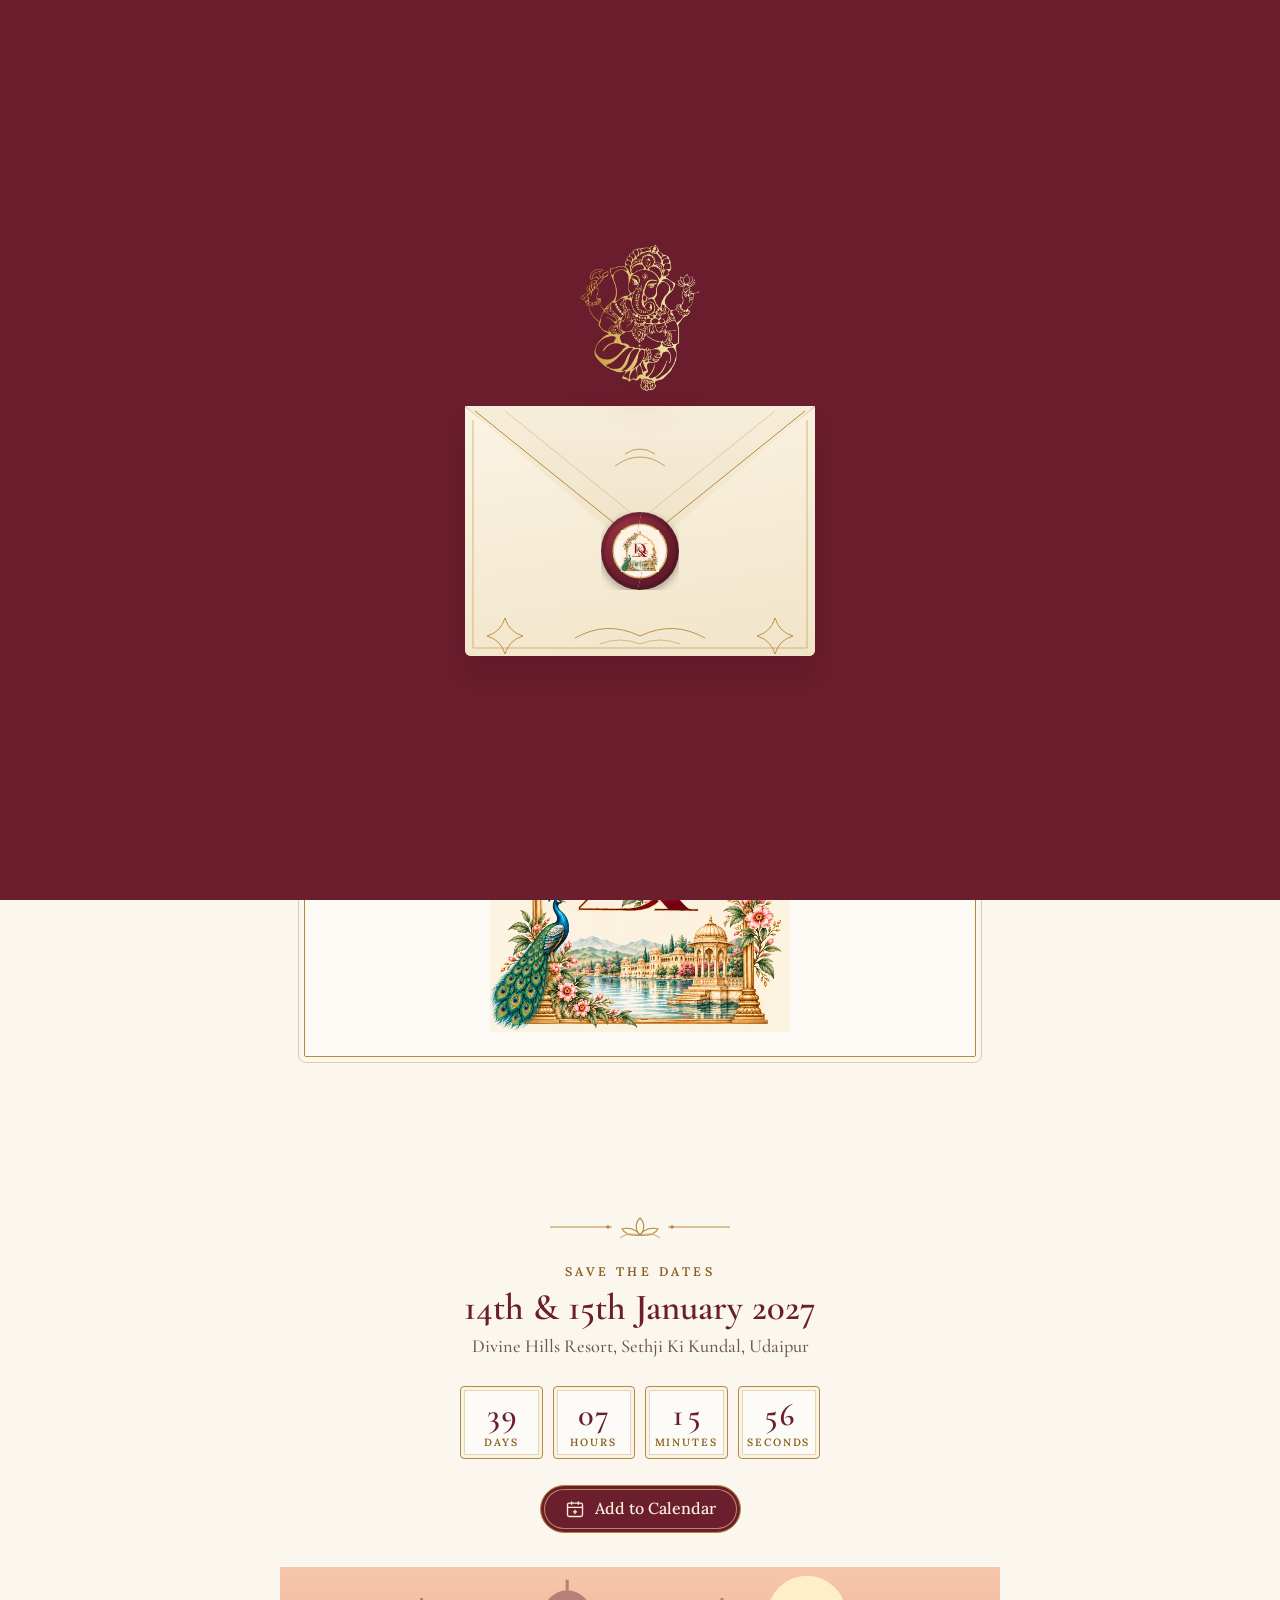
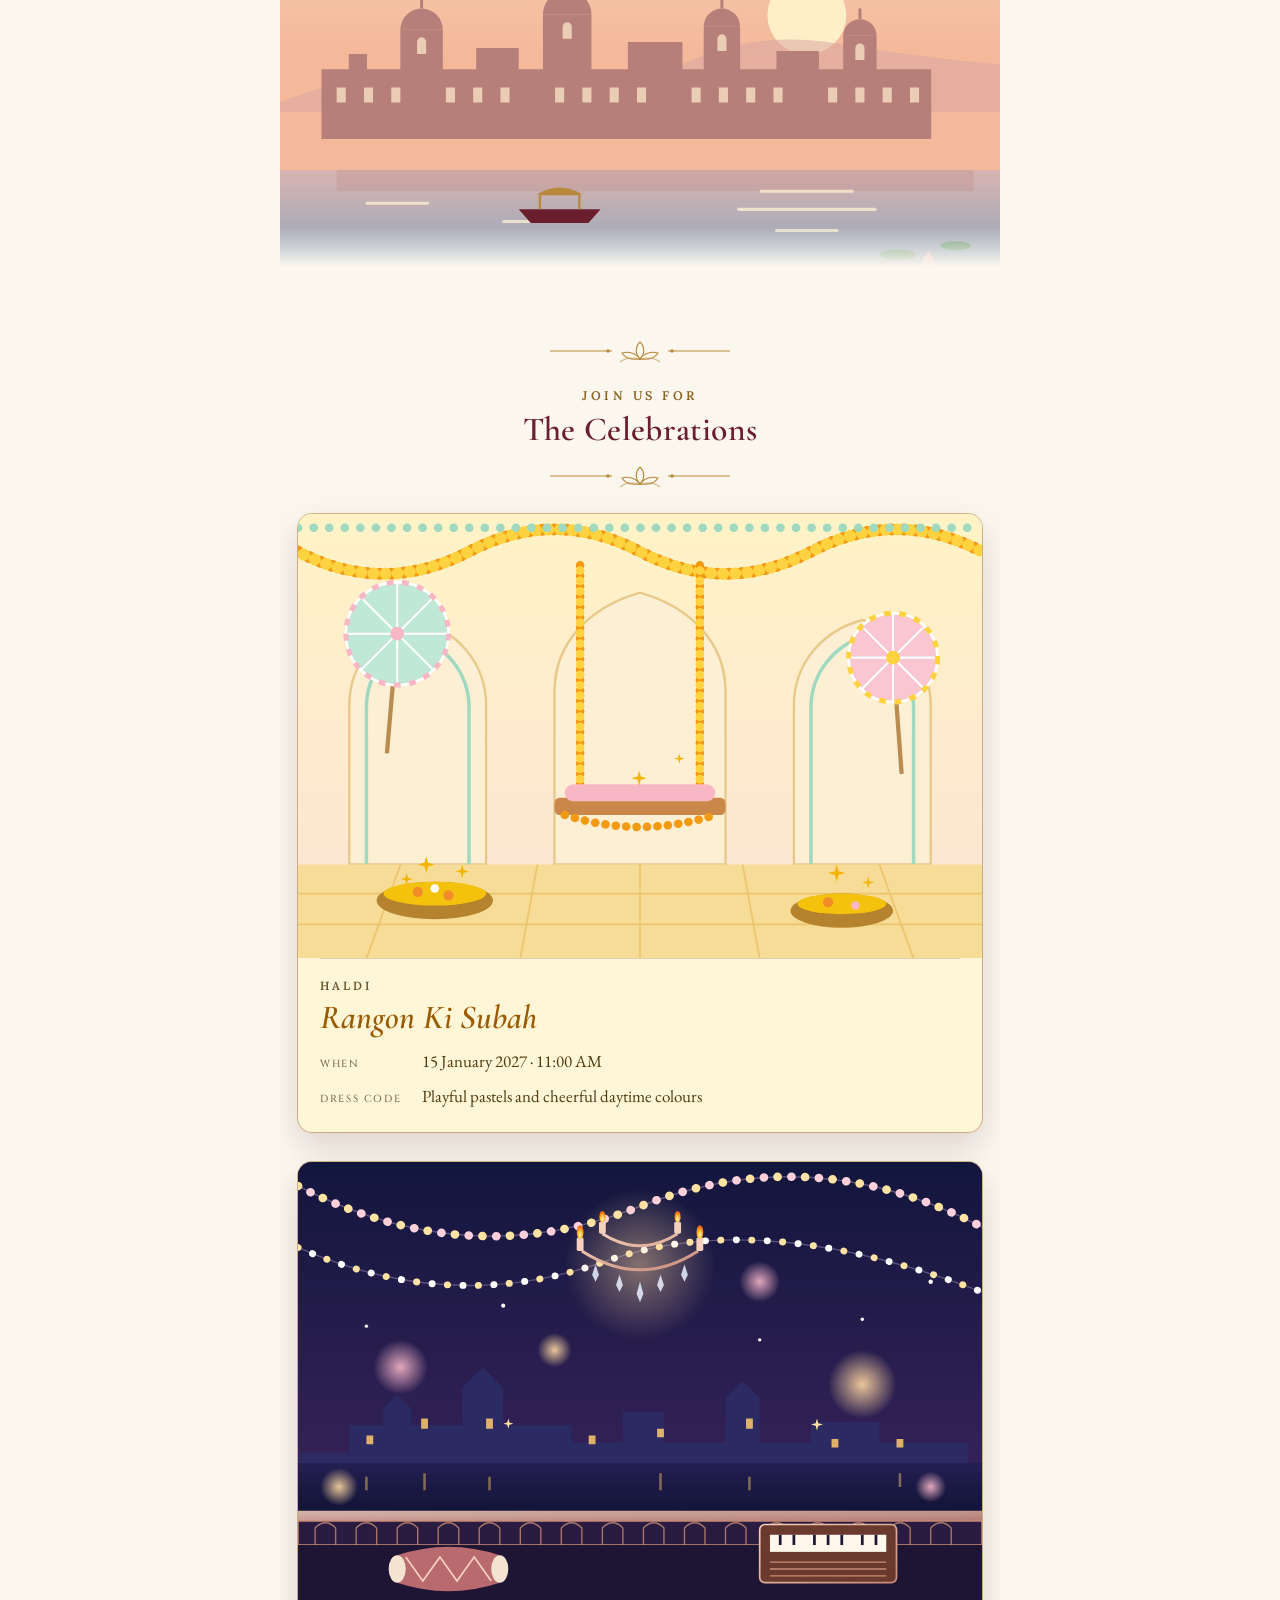
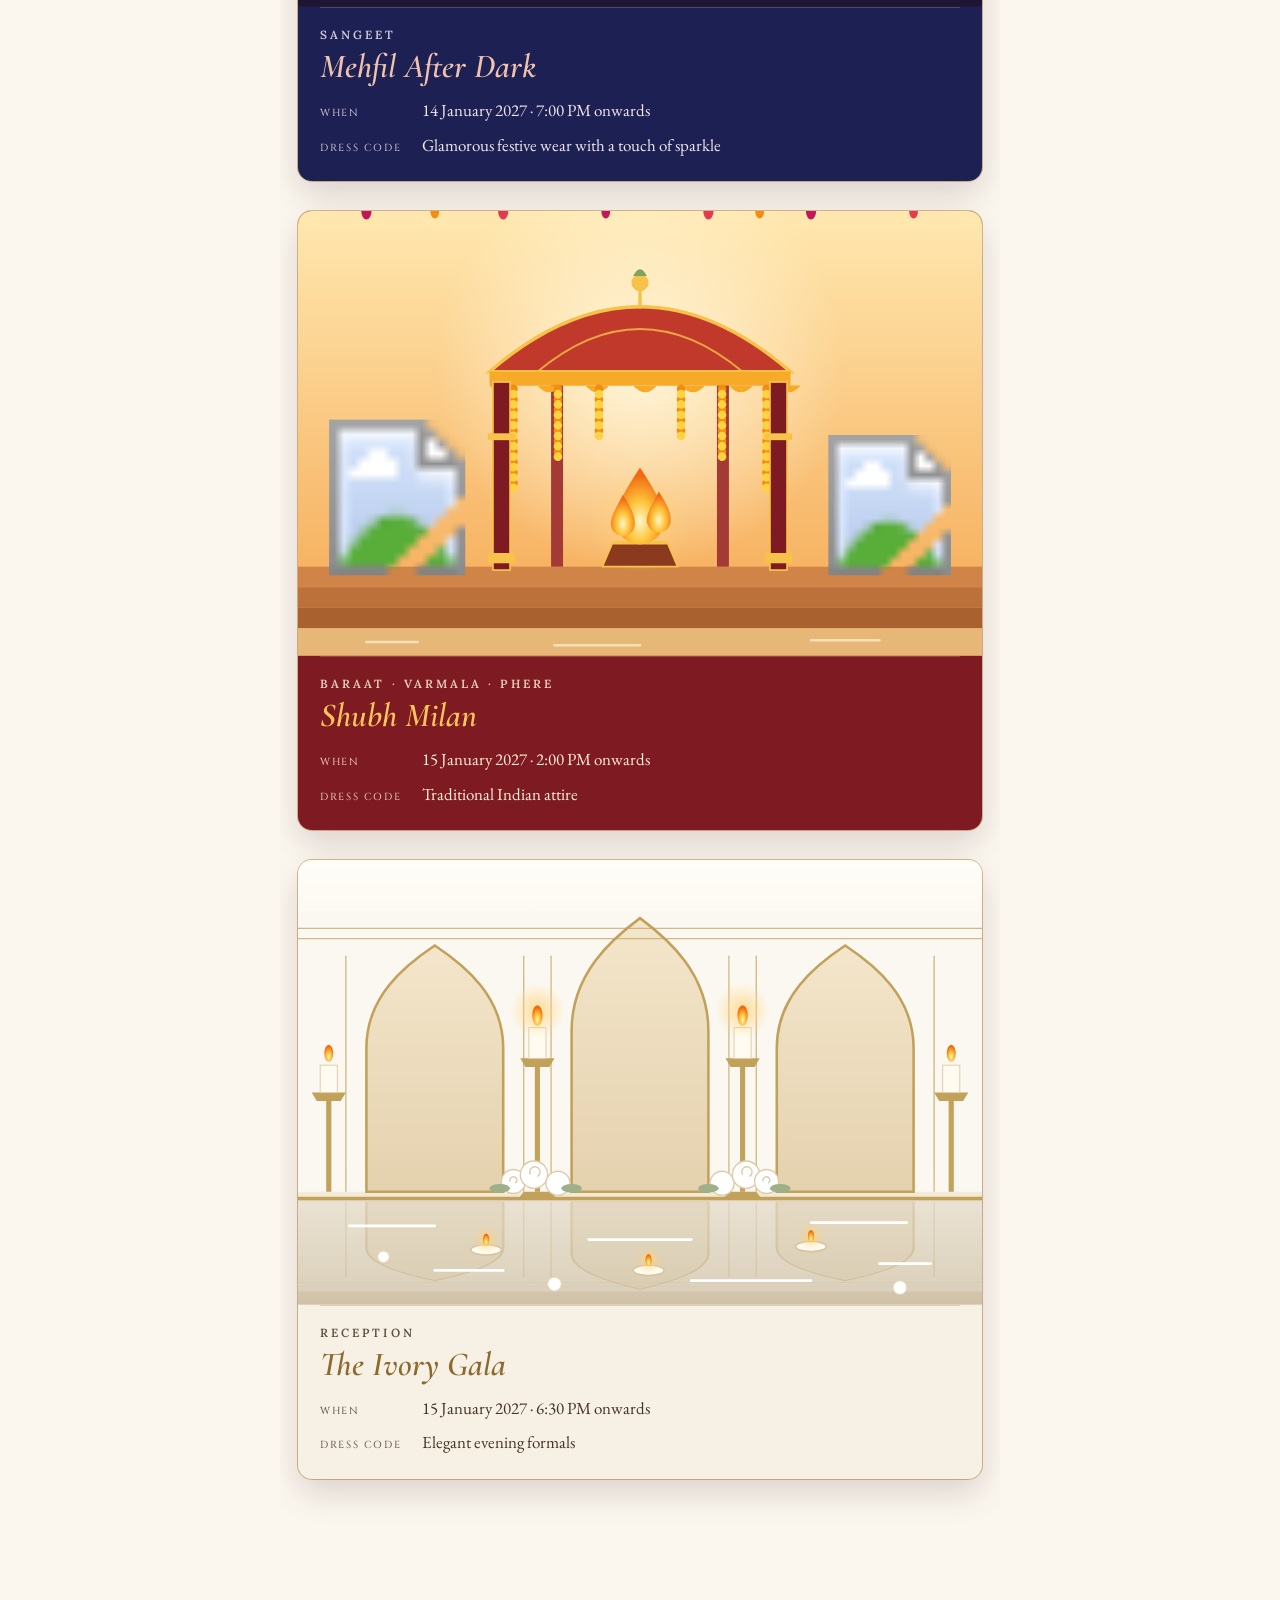
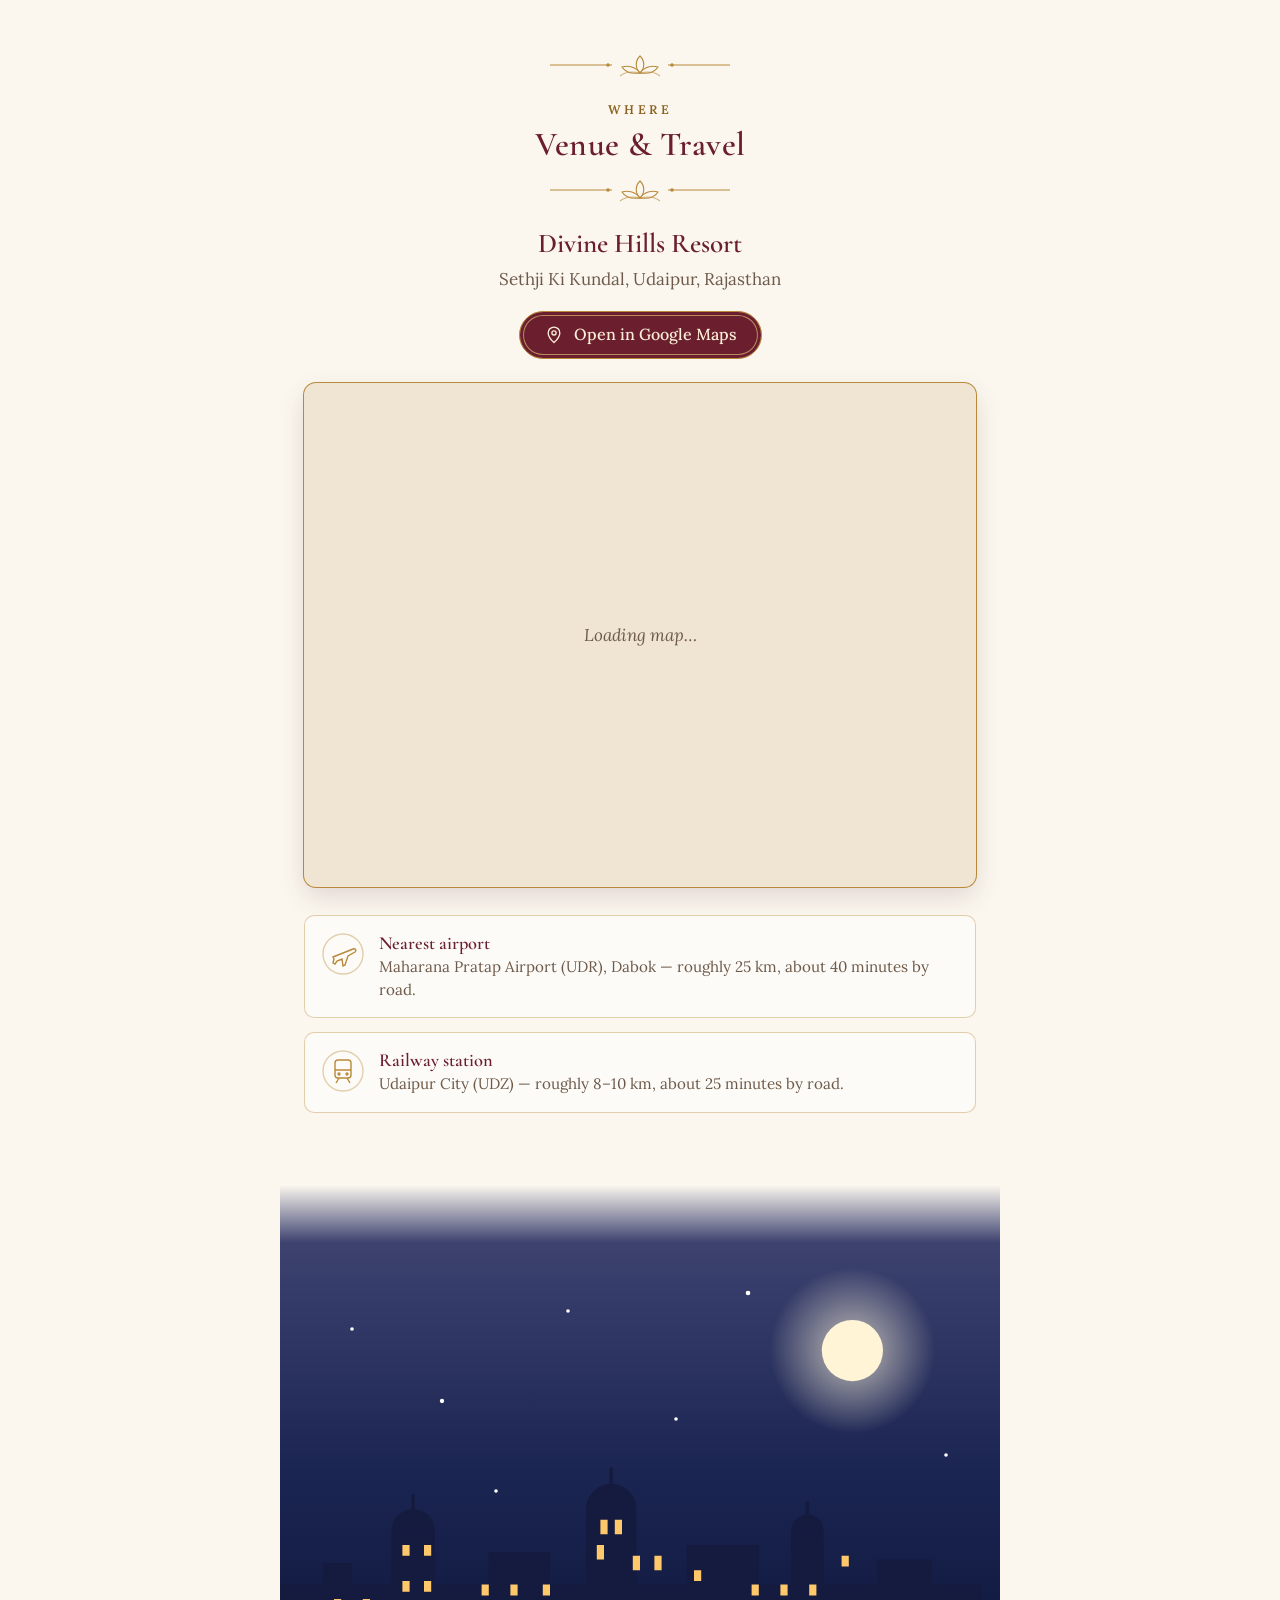
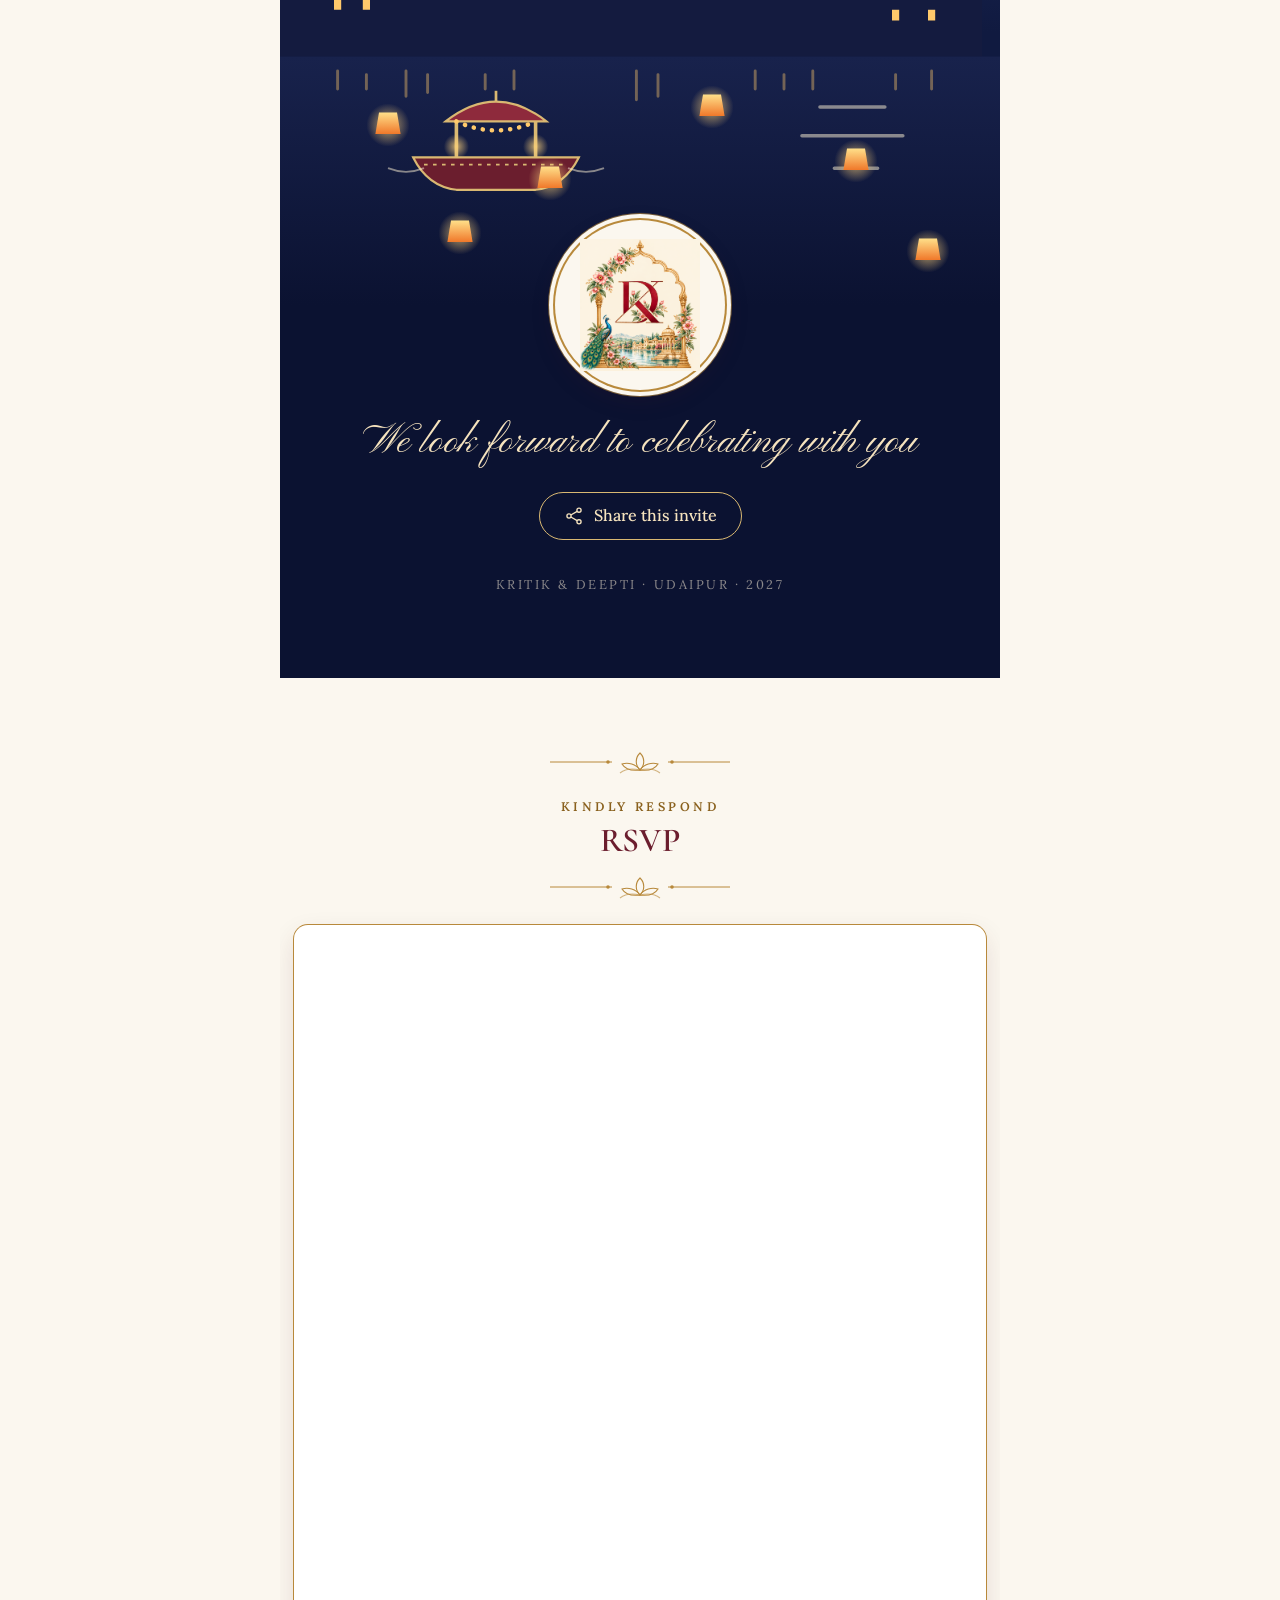
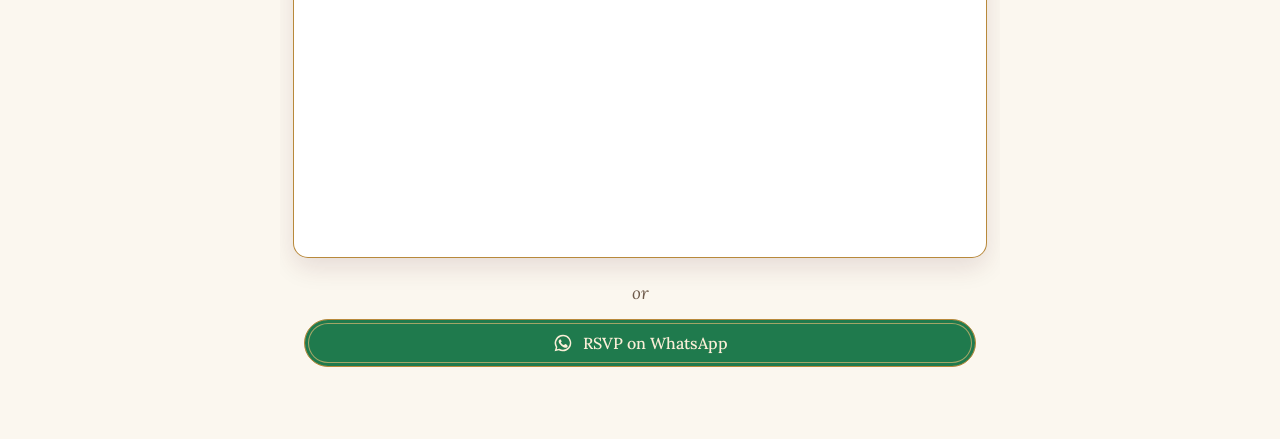
==== commit d209bd35: "Landing gate: clean plain maroon background, ivory page background, remove tap text and petal burst," ====
--- a/index.html
+++ b/index.html
@@ -43,7 +43,7 @@
 html{scroll-behavior:smooth;-webkit-text-size-adjust:100%}
 body{
   margin:0;color:var(--ink);font:17px/1.65 var(--body);
-  background:var(--maroon-2) url("data:image/svg+xml,%3Csvg xmlns='http://www.w3.org/2000/svg' width='56' height='56' viewBox='0 0 56 56'%3E%3Cg fill='none' stroke='%23B8893B' stroke-opacity='.22'%3E%3Cpath d='M28 6c6 8 6 14 0 22-6-8-6-14 0-22zM28 50c-6-8-6-14 0-22 6 8 6 14 0 22zM6 28c8-6 14-6 22 0-8 6-14 6-22 0zM50 28c-8 6-14 6-22 0 8-6 14-6 22 0z'/%3E%3Ccircle cx='28' cy='28' r='3'/%3E%3C/g%3E%3C/svg%3E");
+  background:var(--ivory);
 }
 body.locked{overflow:hidden}
 img{max-width:100%}
@@ -52,20 +52,15 @@
 /* ---------- page column ---------- */
 .page{
   position:relative;max-width:var(--col);margin:0 auto;min-height:100vh;overflow-x:clip;
-  background:
-    radial-gradient(circle at 8% 12%,rgba(232,190,140,.22),transparent 38%),
-    radial-gradient(circle at 95% 48%,rgba(214,160,160,.16),transparent 42%),
-    radial-gradient(circle at 10% 82%,rgba(190,205,170,.16),transparent 40%),
-    url("data:image/svg+xml,%3Csvg xmlns='http://www.w3.org/2000/svg' width='220' height='220'%3E%3Cfilter id='n'%3E%3CfeTurbulence type='fractalNoise' baseFrequency='.85' numOctaves='2' stitchTiles='stitch'/%3E%3CfeColorMatrix values='0 0 0 0 .45 0 0 0 0 .33 0 0 0 0 .18 0 0 0 .08 0'/%3E%3C/filter%3E%3Crect width='100%25' height='100%25' filter='url(%23n)'/%3E%3C/svg%3E"),
-    var(--ivory);
-  box-shadow:0 0 0 1px rgba(184,137,59,.5),0 0 80px rgba(0,0,0,.45);
+  background:var(--ivory);
 }
 
+/* Wider column on tablets/laptops so the card isn't a narrow strip on big screens */
+@media (min-width:700px){:root{--col:600px}}
+@media (min-width:1100px){:root{--col:720px}}
+
 /* ---------- ornamental frame ---------- */
-.frame{position:fixed;inset:0;max-width:var(--col);margin:0 auto;pointer-events:none;z-index:85}
-.frame::before,.frame::after{content:"";position:absolute;border:1px solid var(--gold)}
-.frame::before{inset:7px;opacity:.75}
-.frame::after{inset:11px;opacity:.35}
+.frame{display:none}
 .corner{position:absolute;display:block;width:52px;height:52px}
 .corner svg{display:block;width:100%;height:100%}
 .c-tl{top:1px;left:1px}.c-tr{top:1px;right:1px;transform:scaleX(-1)}
@@ -100,11 +95,8 @@
 .js .reveal.in{opacity:1}
 
 /* ---------- 0. envelope gate ---------- */
-.gate{position:fixed;inset:0;z-index:80;display:flex;flex-direction:column;align-items:center;justify-content:center;gap:26px;overflow:hidden;transition:opacity .9s ease,visibility 0s .9s}
+.gate{position:fixed;inset:0;z-index:80;display:flex;flex-direction:column;align-items:center;justify-content:center;gap:26px;overflow:hidden;transition:opacity .9s ease,visibility 0s .9s;background:#6B1E2E}
 .gate.gone{opacity:0;visibility:hidden}
-.gate-art{position:absolute;inset:0}
-.gate-bg{position:absolute;inset:0;width:100%;height:100%}
-.gate::after{content:"";position:absolute;inset:0;background:radial-gradient(ellipse at center,rgba(251,247,239,.1),rgba(74,20,32,.25))}
 .env-wrap{position:relative;z-index:2;perspective:1100px}
 .env{
   position:relative;display:block;width:min(84vw,350px);aspect-ratio:7/5;padding:0;border:0;background:none;cursor:pointer;
@@ -147,15 +139,12 @@
 .seal .r{clip-path:polygon(52% 0,100% 0,100% 100%,47% 100%,56% 62%,44% 38%)}
 .seal-in{width:66%;height:66%;border-radius:50%;background:var(--ivory);display:grid;place-items:center;box-shadow:0 0 0 1.5px var(--gold-soft)}
 .seal-in img{width:80%;height:80%;object-fit:contain}
-.tap{position:relative;z-index:2;margin:0;font:italic 500 1.35rem/1 var(--serif);color:var(--maroon);letter-spacing:.04em;}
-.tap .l{display:inline-block;animation:tapWave 2.4s ease-in-out infinite;animation-delay:calc(var(--i) * 70ms)}
-@keyframes tapWave{0%,34%,100%{transform:none;color:var(--maroon)}17%{transform:translateY(-6px);color:#B8893B}}
-.tap-sub{position:relative;z-index:2;margin:-14px 0 0;font:600 .72rem/1 var(--body);letter-spacing:.3em;text-transform:uppercase;color:var(--gold-text)}
 .gate.open .seal .l{transform:translate(-26px,40px) rotate(-38deg);opacity:0}
 .gate.open .seal .r{transform:translate(26px,44px) rotate(34deg);opacity:0}
 .gate.open .env-flap{transform:rotateX(180deg);z-index:1}
 .gate.open .env-card{transform:translateY(-66%)}
-.gate.open .tap,.gate.open .tap-sub{animation:none;opacity:0;transition:opacity .4s}
+
+.gate-ganesha{display:block;position:relative;z-index:3;width:clamp(76px,24vw,120px);height:auto;margin:0 auto 14px;filter:drop-shadow(0 8px 20px rgba(74,20,32,.35))}
 
 /* ---------- 1. blessing ---------- */
 .blessing{padding-top:84px;text-align:center}
@@ -252,7 +241,9 @@
 
 /* ---------- 5. rsvp (embedded Google Form) ---------- */
 .gform{margin:6px -10px 0;padding:6px;border-radius:14px;background:#fff;box-shadow:0 0 0 1px var(--gold),0 10px 26px rgba(74,20,32,.12)}
-.gform iframe{display:block;width:100%;height:1640px;border:0;border-radius:10px;background:#fff;transition:height .4s ease}
+/* Google Forms don't report their own height, so this is a fixed estimate —
+   adjust to match your actual form's length and trim the gap above "or". */
+.gform iframe{display:block;width:100%;height:920px;border:0;border-radius:10px;background:#fff;transition:height .4s ease}
 .gform.sent iframe{height:460px}
 .or{text-align:center;color:var(--muted);font-style:italic;margin:22px 0 12px}
 .rsvp .btn.wa{width:100%}
@@ -356,35 +347,9 @@
 
 <!-- ======= 0. ENVELOPE ======= -->
 <div class="gate" id="gate">
-  <div class="gate-art art" aria-hidden="true">
-  <img class="art-img" data-art="assets/img/lake-dawn.webp" alt="" decoding="async" fetchpriority="high" onload="this.parentNode.classList.add('has-img')" onerror="this.remove()">
-  <svg class="gate-bg fallback" viewBox="0 0 400 800" preserveAspectRatio="xMidYMid slice" aria-hidden="true">
-    <defs>
-      <linearGradient id="dawnSky" x1="0" y1="0" x2="0" y2="1"><stop offset="0" stop-color="#E9B7A6"/><stop offset=".35" stop-color="#F6CFB3"/><stop offset=".6" stop-color="#FCE6C8"/></linearGradient>
-      <linearGradient id="dawnLake" x1="0" y1="0" x2="0" y2="1"><stop offset="0" stop-color="#E7C7B8"/><stop offset=".5" stop-color="#C6C3C9"/><stop offset="1" stop-color="#9FB2C2"/></linearGradient>
-      <radialGradient id="sunG"><stop offset="0" stop-color="#FFF3CF"/><stop offset=".5" stop-color="#FCD48E" stop-opacity=".85"/><stop offset="1" stop-color="#FCD48E" stop-opacity="0"/></radialGradient>
-    </defs>
-    <rect width="400" height="800" fill="url(#dawnSky)"/>
-    <g transform="translate(0 -190)"><circle cx="285" cy="420" r="110" fill="url(#sunG)"/>
-    <circle cx="285" cy="425" r="30" fill="#FFF0CC"/>
-    <path d="M0 430q60-40 120-18t110-8 90-22 80 20v70H0z" fill="#D6A9A6" opacity=".55"/>
-    <g fill="#C08E8B" opacity=".85">
-      <path d="M30 470V430h16v-8h10v8h18v-18l8-8 8 8v18h20v-12h26v12h16v-26l10-10 10 10v26h22v-14h30v14h14v-20l7-8 7 8v20h26v-10h24v38z"/>
-      <path d="M72 404a8 8 0 0 1 16 0zM154 390a10 10 0 0 1 20 0zM237 408a7 7 0 0 1 14 0z" />
-    </g>
-    <rect y="470" width="400" height="520" fill="url(#dawnLake)"/>
-    <g fill="#B98A89" opacity=".35"><path d="M30 470v26h250v-26z"/></g>
-    <g stroke="#FFF3D6" stroke-width="2" stroke-linecap="round" opacity=".7">
-      <path d="M255 500h60M240 520h90M262 545h48M230 575h110M270 610h40"/>
-    </g>
-    </g>
-    <g fill="#E28B3B" opacity=".9"><circle cx="40" cy="760" r="6"/><circle cx="54" cy="768" r="5"/><circle cx="360" cy="740" r="6"/><circle cx="372" cy="752" r="4"/></g>
-    <g fill="none" stroke="#7FA383" stroke-width="2" opacity=".6"><path d="M30 800q10-30 30-40M370 800q-6-30-20-50"/></g>
-    <g fill="#F2B8C0" opacity=".8"><path d="M62 740c6 6 6 14 0 20-6-6-6-14 0-20zM62 760c-6-4-14-4-18 0 4 5 12 5 18 0zM62 760c6-4 14-4 18 0-4 5-12 5-18 0z"/></g>
-  </svg>
-  </div>
 
   <div class="env-wrap">
+    <img id="gateGanesha" class="gate-ganesha" src="assets/images/ganesh-ji.png" alt="Lord Ganesha">
     <button class="env" id="openBtn" type="button" aria-label="Tap to open the wedding invitation">
       <span class="env-back"></span>
       <span class="env-card" aria-hidden="true">
@@ -418,15 +383,13 @@
       </span>
     </button>
   </div>
-  <p class="tap" aria-label="Tap to open"><span aria-hidden="true"><span class="l" style="--i:0">T</span><span class="l" style="--i:1">a</span><span class="l" style="--i:2">p</span><span class="l" style="--i:3">&nbsp;</span><span class="l" style="--i:4">t</span><span class="l" style="--i:5">o</span><span class="l" style="--i:6">&nbsp;</span><span class="l" style="--i:7">o</span><span class="l" style="--i:8">p</span><span class="l" style="--i:9">e</span><span class="l" style="--i:10">n</span></span></p>
-  <p class="tap-sub">Kritik &amp; Deepti</p>
 </div>
 
 <main class="page" id="top">
 
   <!-- ======= 1. BLESSING ======= -->
   <section class="blessing" id="blessing" aria-labelledby="inviteTitle">
-    <img class="om-img reveal" src="assets/images/ganesh-ji.png" alt="Lord Ganesha drawn in the form of Om" width="364" height="450" fetchpriority="high">
+    <img class="om-img reveal" id="omImg" src="assets/images/ganesh-ji.png" alt="Lord Ganesha drawn in the form of Om" width="364" height="450" fetchpriority="high">
     <div class="mantra-row reveal" style="--d:1">
       <svg class="diya scene" viewBox="0 0 50 60" aria-hidden="true">
         <circle cx="25" cy="22" r="18" fill="url(#haloG)" class="glow"/>
@@ -1018,10 +981,10 @@
 
   /* ---------- envelope ---------- */
   const gate = $('#gate'), openBtn = $('#openBtn');
+
   openBtn.addEventListener('click', () => {
     gate.classList.add('open');
     playMusic();
-    setTimeout(() => burst(44, 'marigold'), 1000);
     setTimeout(() => {
       toTop();
       gate.classList.add('gone');
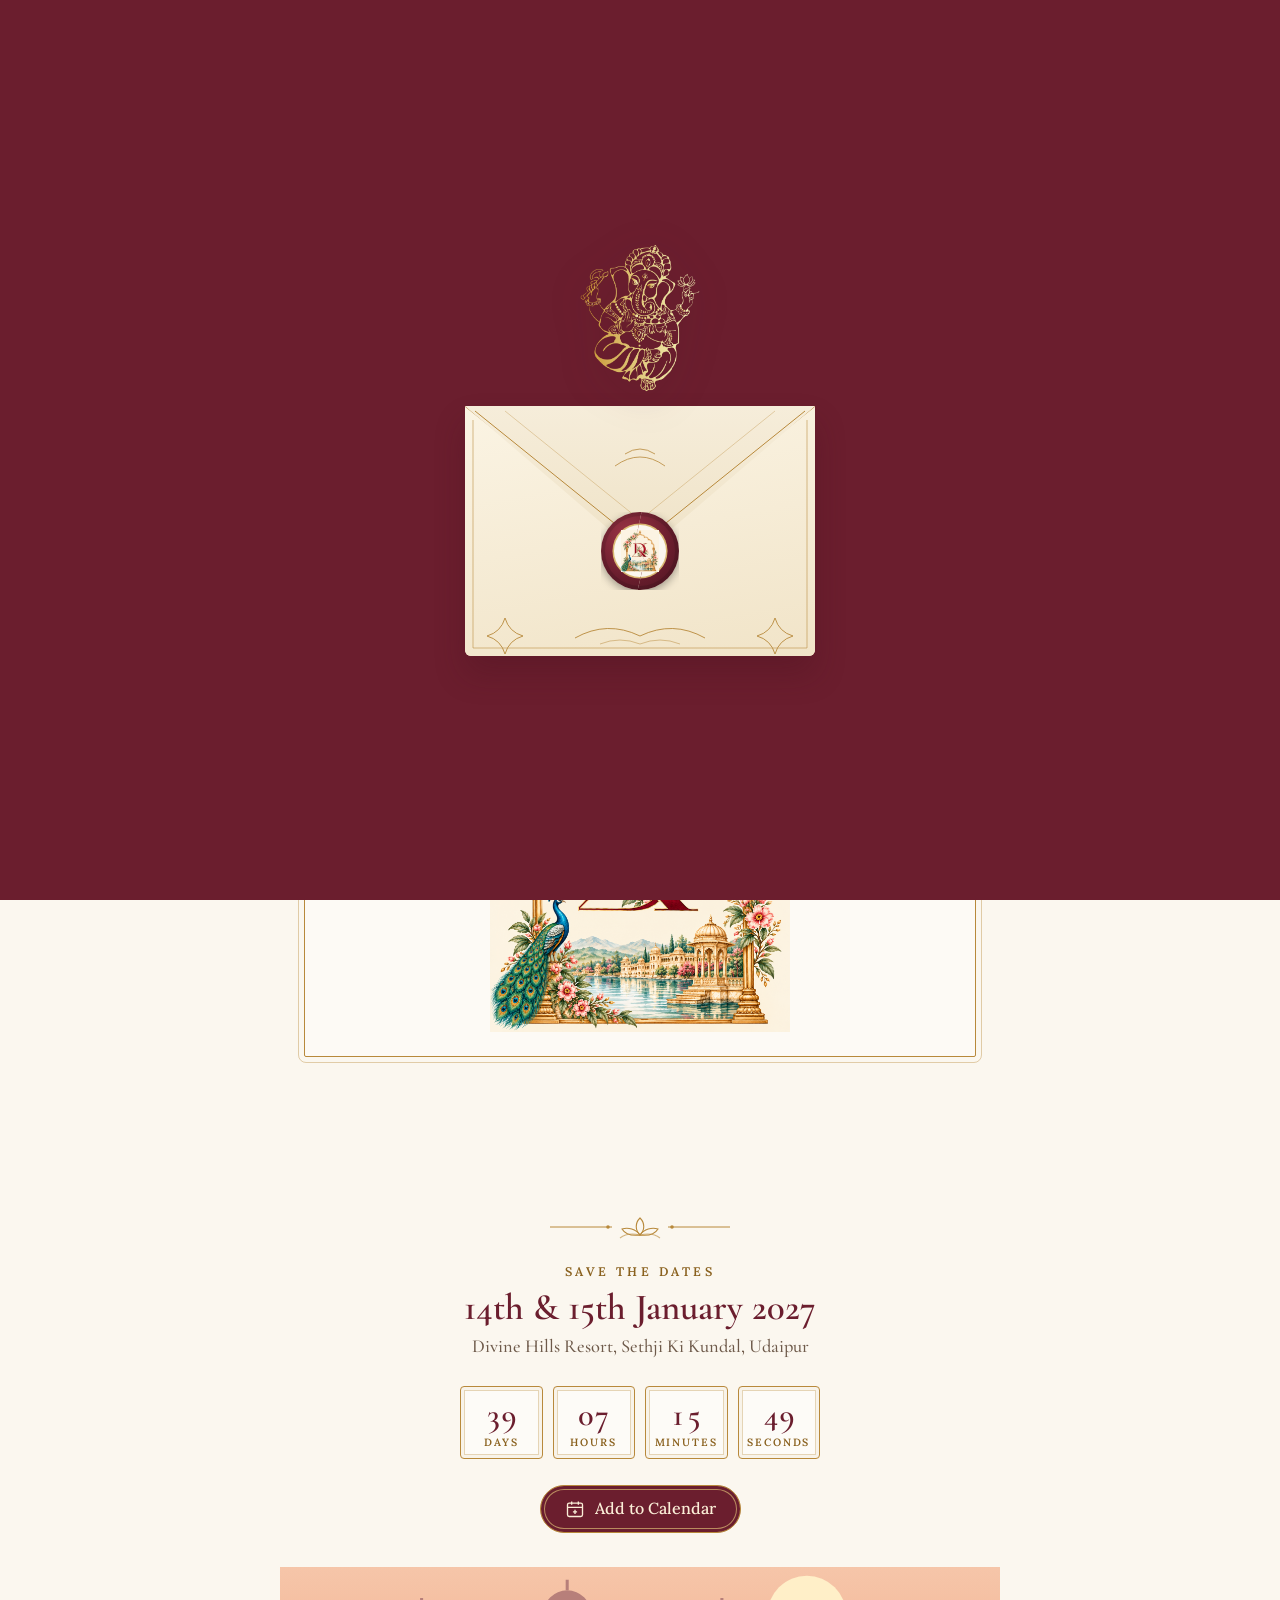
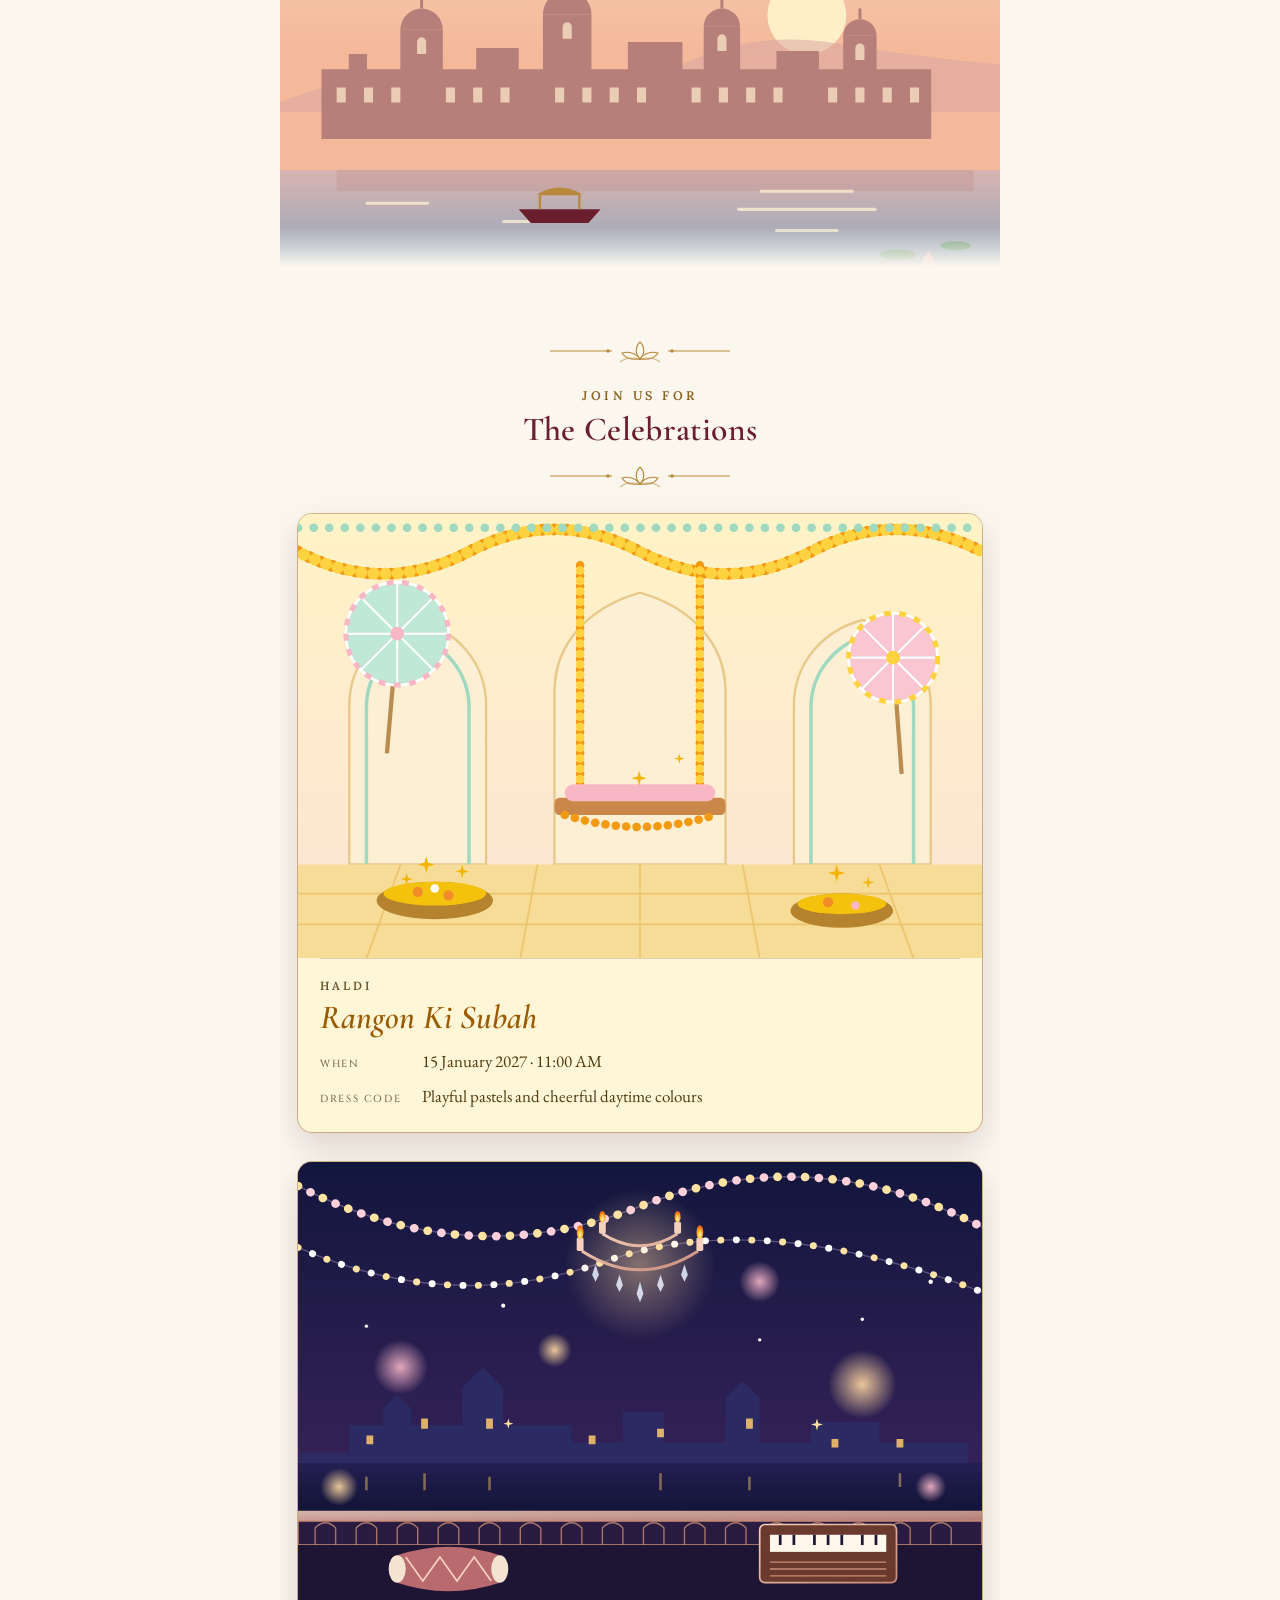
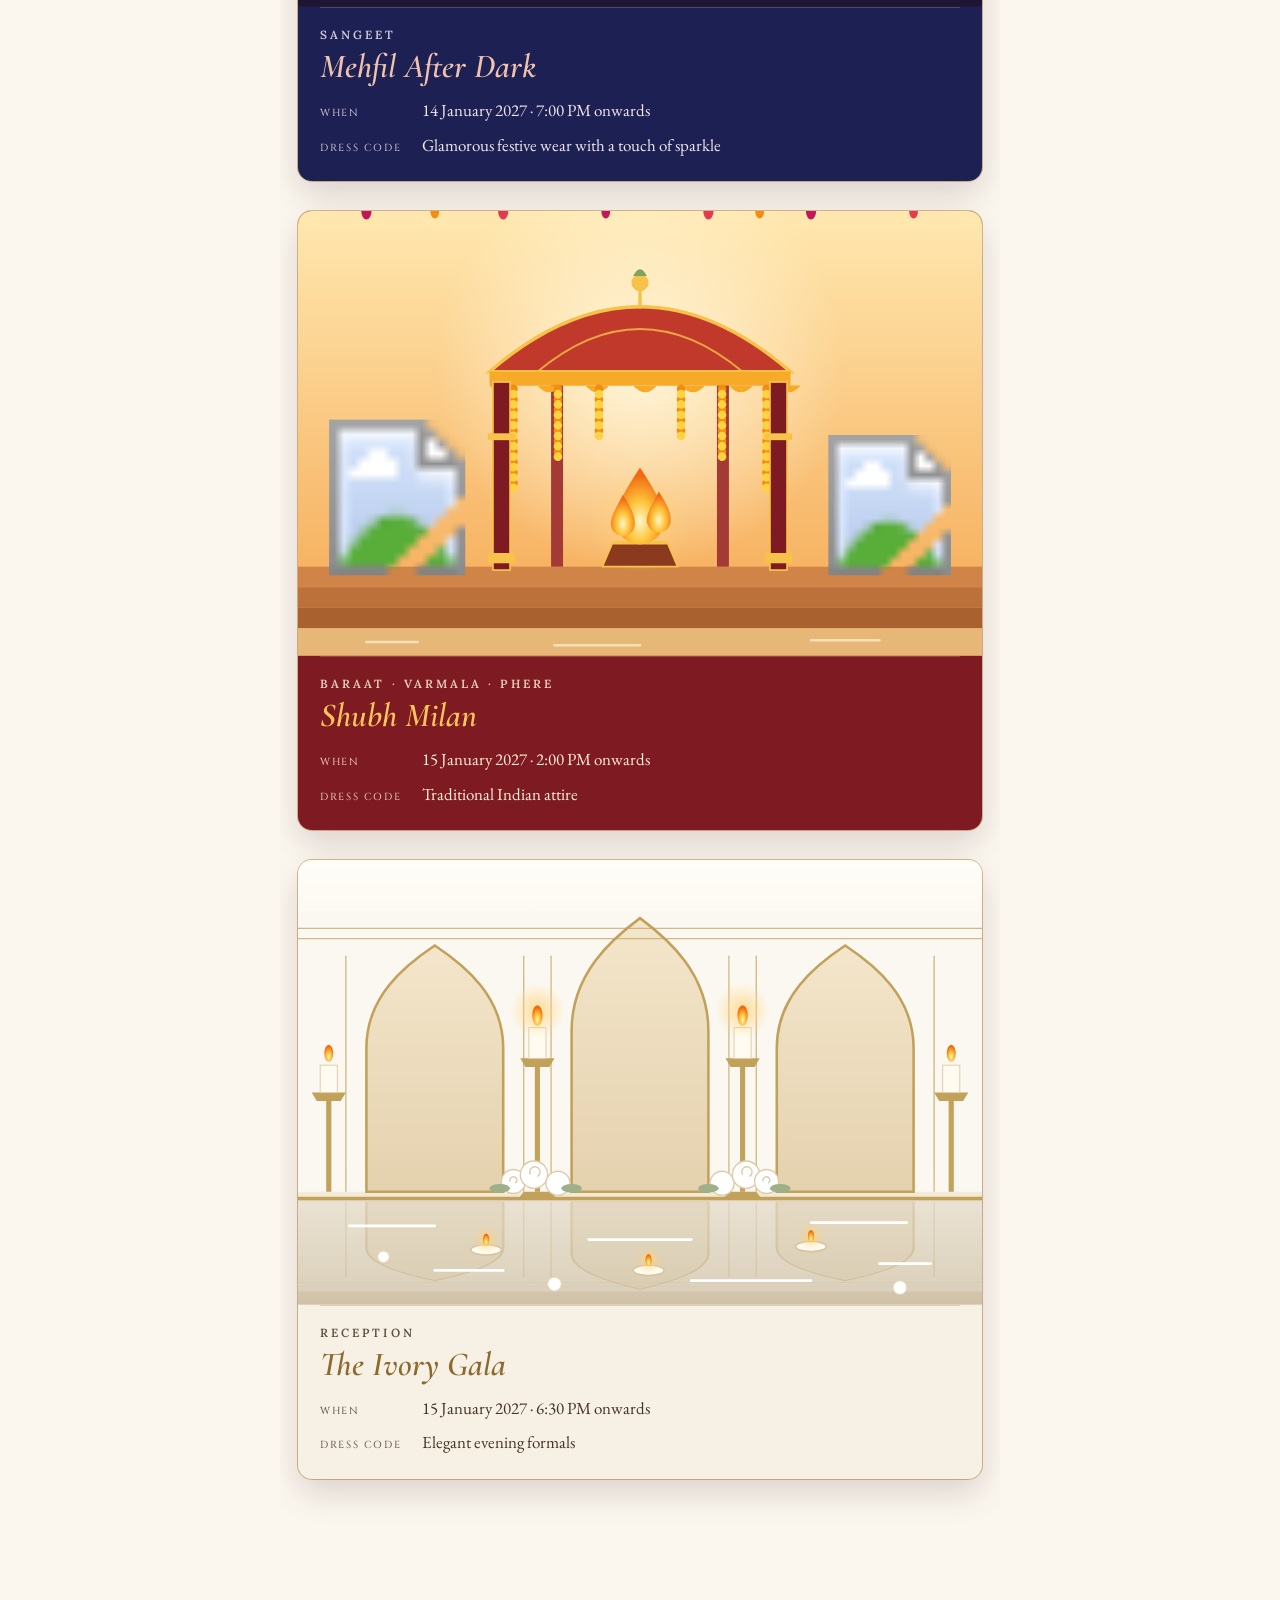
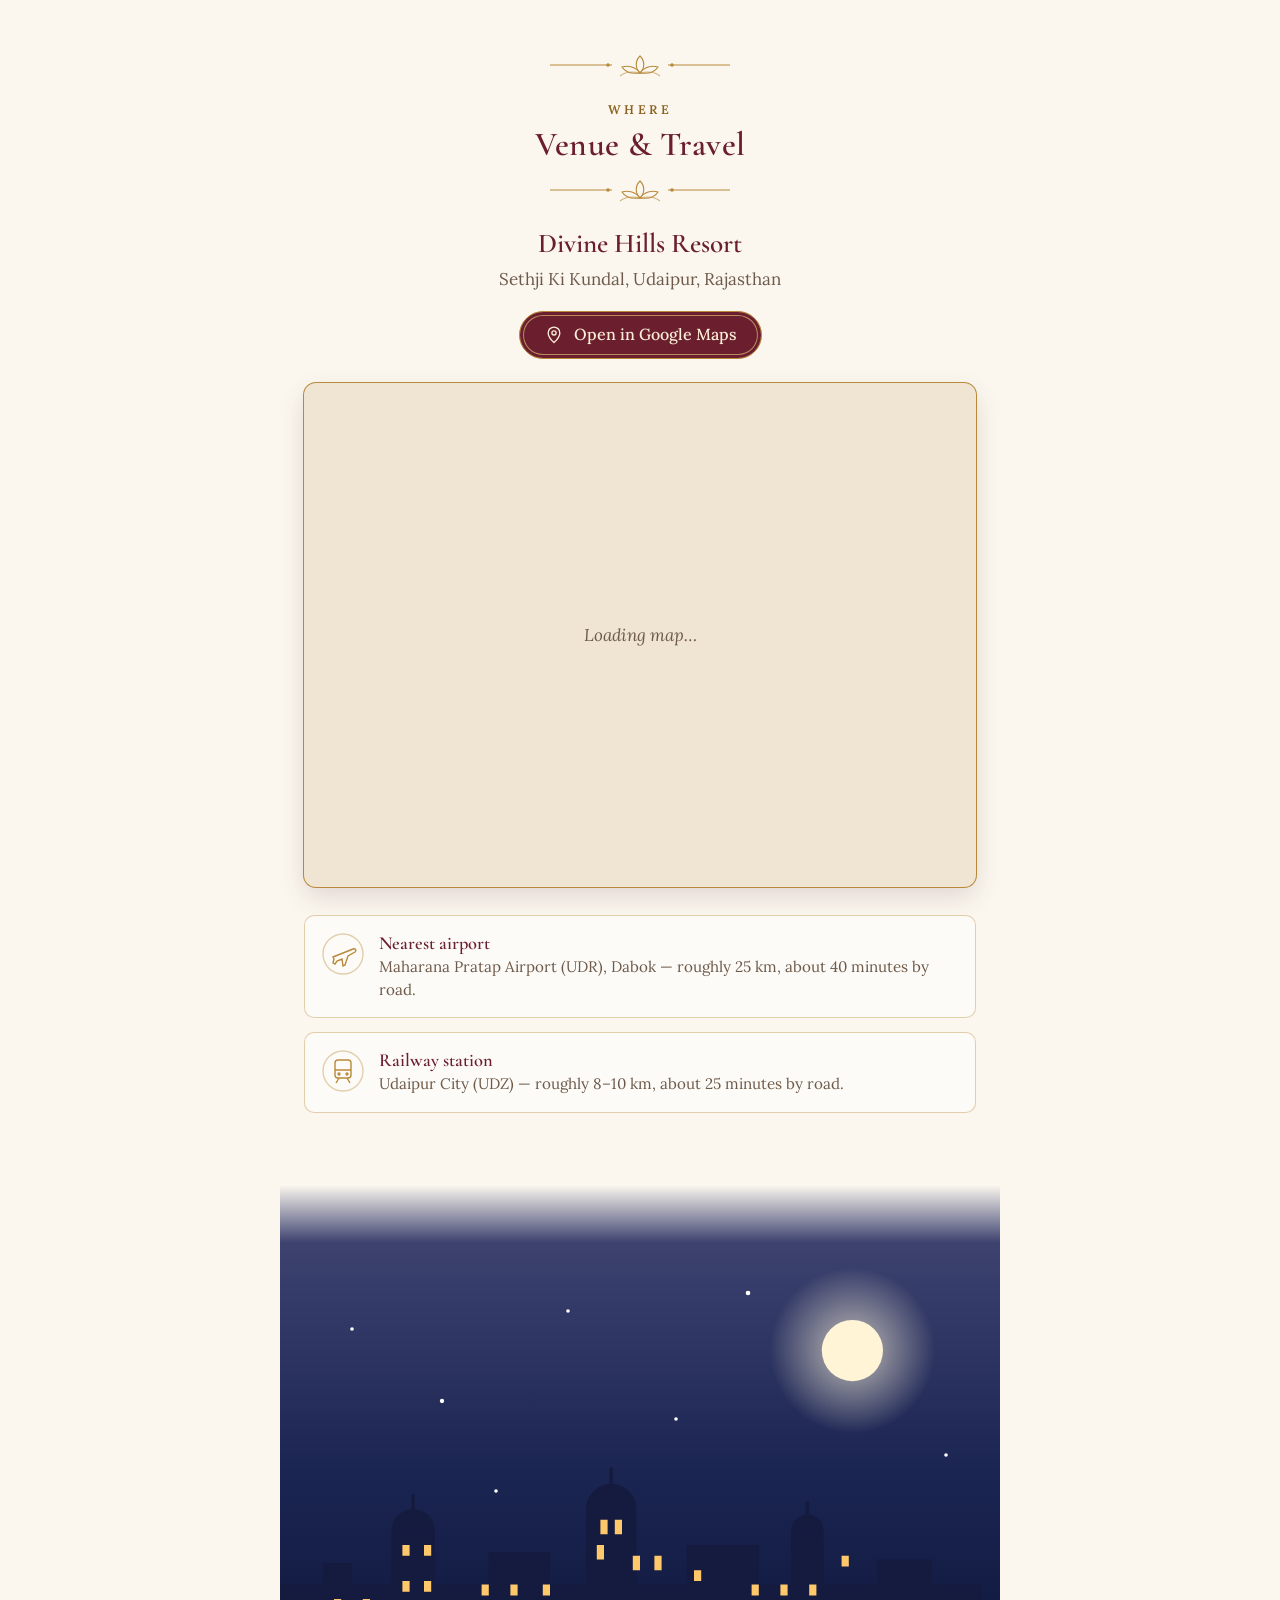
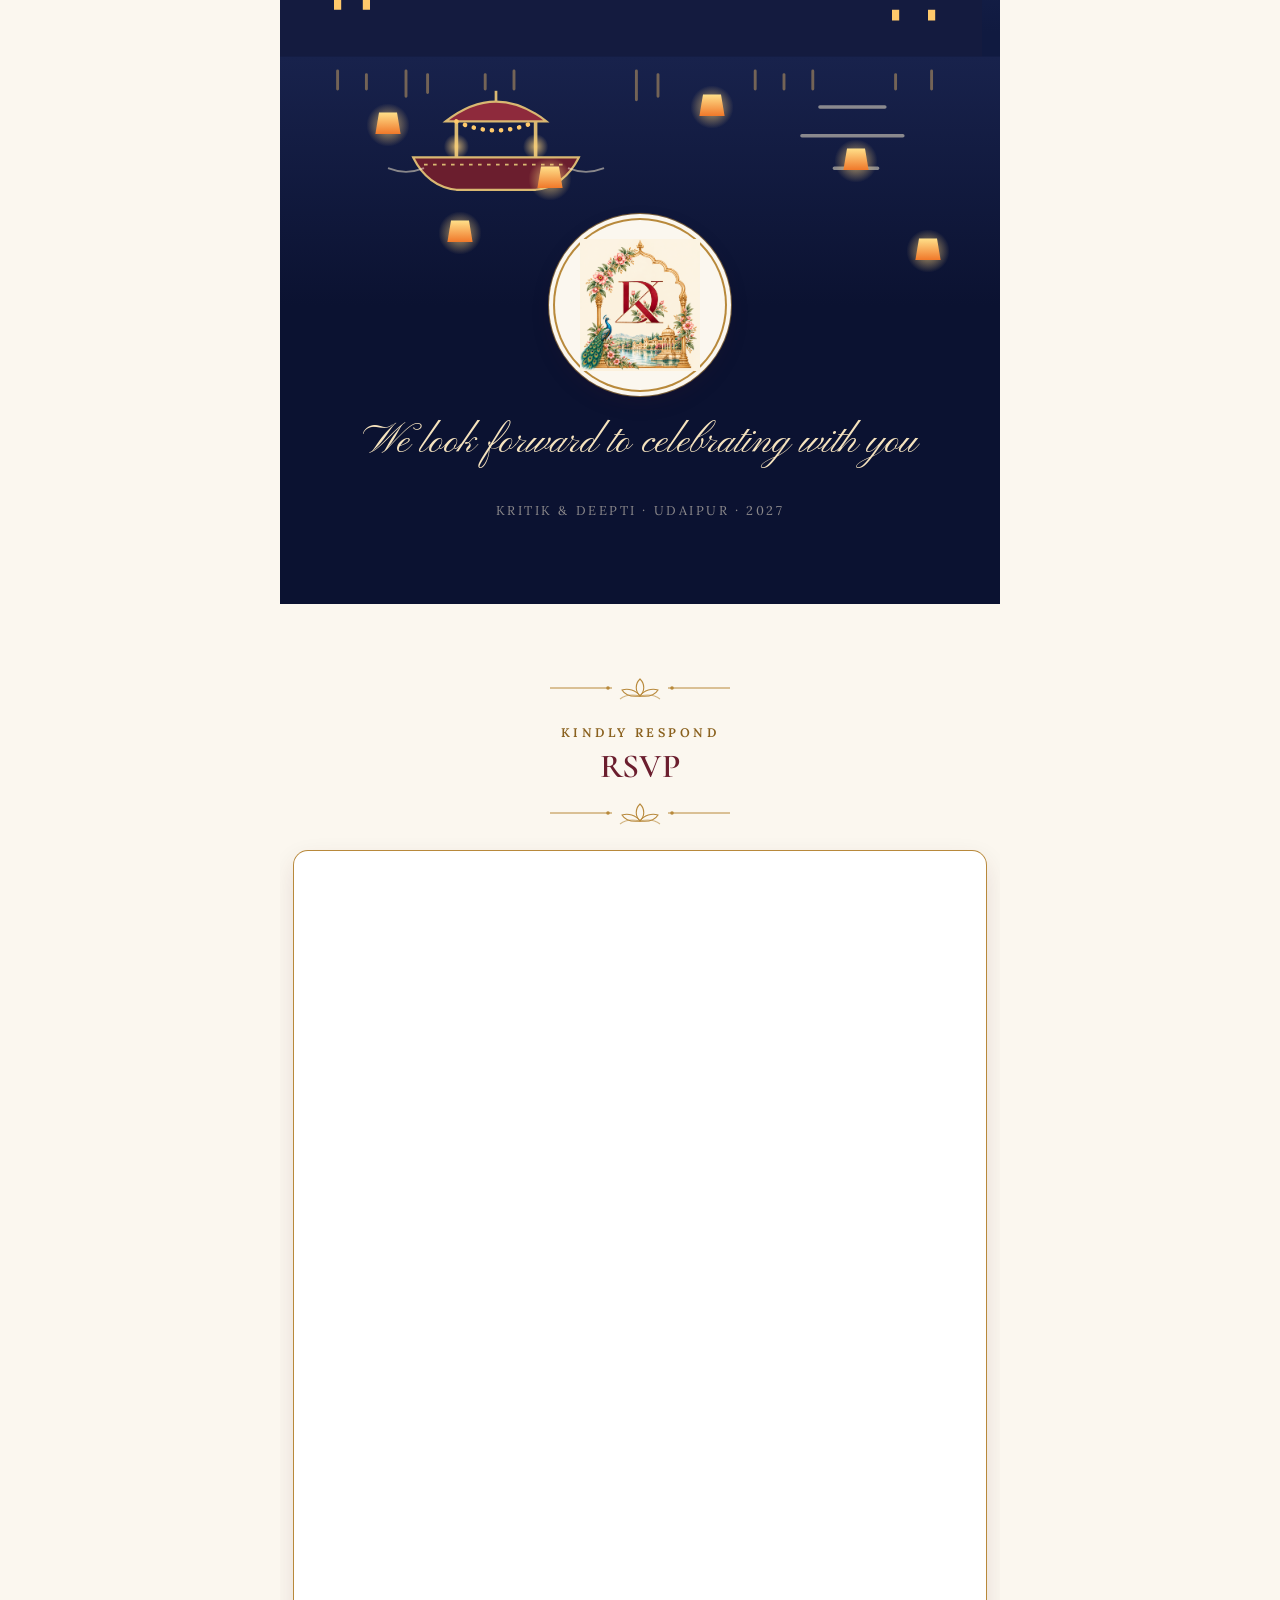
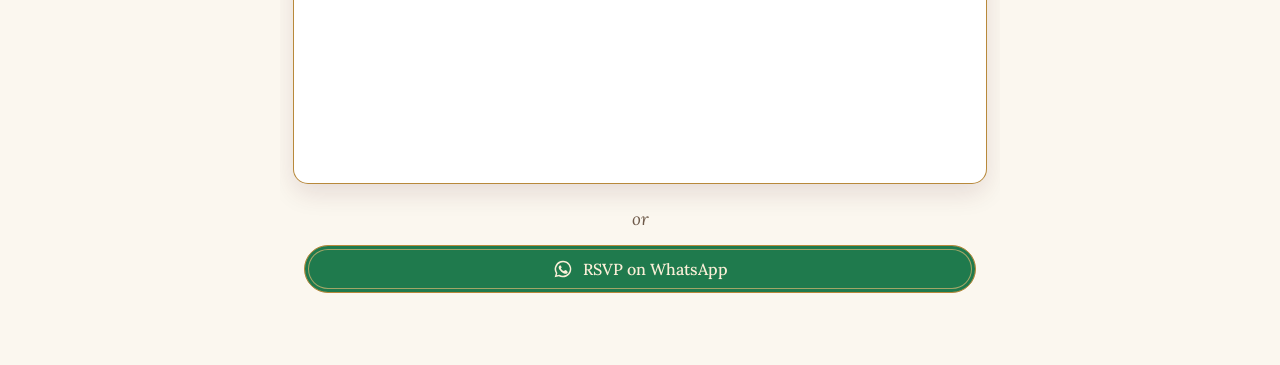
==== commit 0381d9cd: "Remove the Share this invite button from the closing section" ====
--- a/index.html
+++ b/index.html
@@ -830,10 +830,6 @@
     <div class="medallion reveal"><img src="assets/images/logo.png" alt="Kritik &amp; Deepti wedding logo" width="200" height="200" loading="lazy"></div>
     <h2 class="sr" id="closeTitle">Closing</h2>
     <p class="big reveal" style="--d:1">We look forward to celebrating with you</p>
-    <button class="btn reveal" style="--d:3" type="button" id="shareBtn">
-      <svg viewBox="0 0 24 24" fill="none" stroke="currentColor" stroke-width="1.6" aria-hidden="true"><circle cx="18" cy="5" r="2.5"/><circle cx="6" cy="12" r="2.5"/><circle cx="18" cy="19" r="2.5"/><path d="M8.2 10.8l7.6-4.4M8.2 13.2l7.6 4.4"/></svg>
-      <span>Share this invite</span>
-    </button>
     <p class="credits">Kritik &amp; Deepti · Udaipur · 2027</p>
   </section>
   <!-- ======= 6. RSVP ======= -->
@@ -1055,20 +1051,10 @@
     para();
   }
 
-  /* ---------- WhatsApp + share ---------- */
+  /* ---------- WhatsApp ---------- */
   const waText = "Hi, we'll be attending Kritik & Deepti's wedding!";
   const waLink = text => `https://wa.me/${CONFIG.WHATSAPP_NUMBER}?text=${encodeURIComponent(text)}`;
   $('#waBtn').href = waLink(waText);
-
-  $('#shareBtn').addEventListener('click', async () => {
-    const url = location.href.split('#')[0];
-    const text = "You're invited to Kritik & Deepti's wedding · 14–15 January 2027 · Udaipur";
-    if (navigator.share) {
-      try { await navigator.share({ title: document.title, text, url }); } catch (e) {}
-    } else {
-      window.open(`https://wa.me/?text=${encodeURIComponent(text + '\n' + url)}`, '_blank', 'noopener');
-    }
-  });
 
   /* ---------- RSVP: embedded Google Form ---------- */
   // Loaded only when the guest nears the RSVP, so it never slows the invite down.
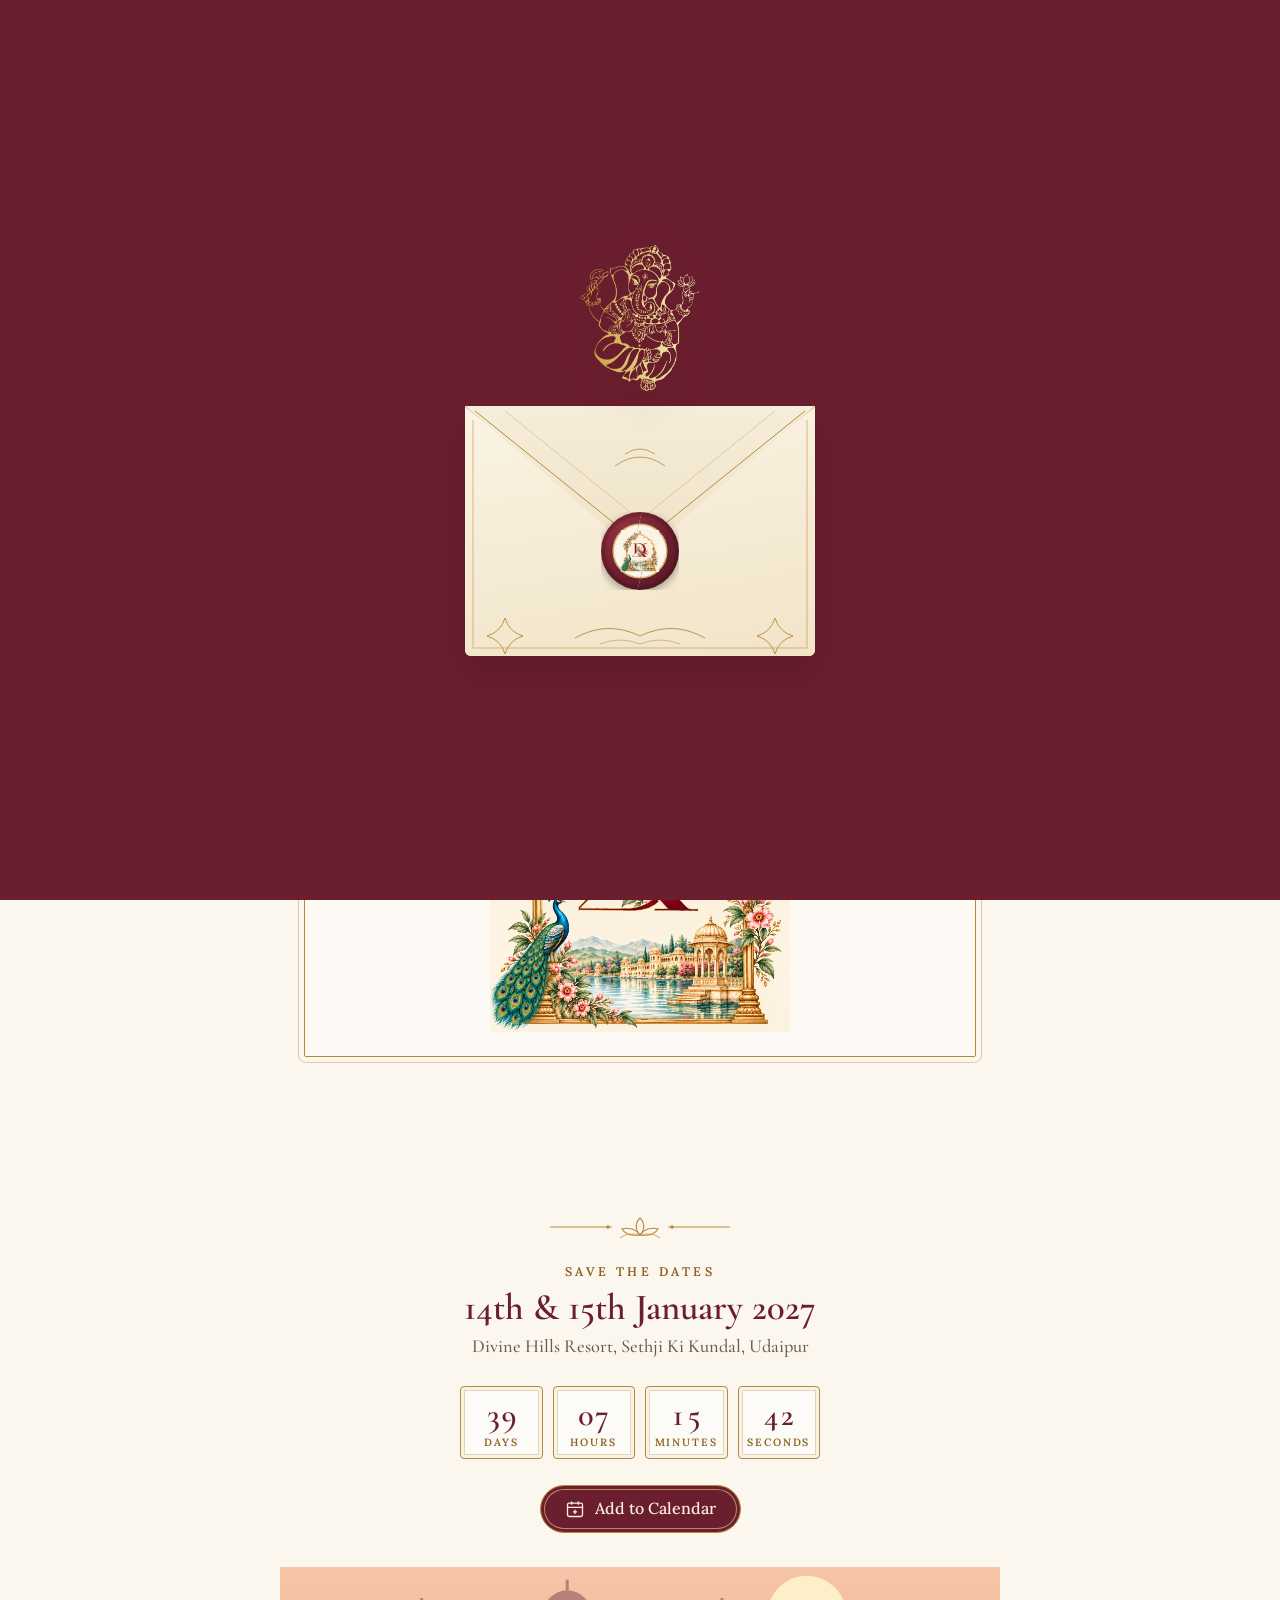
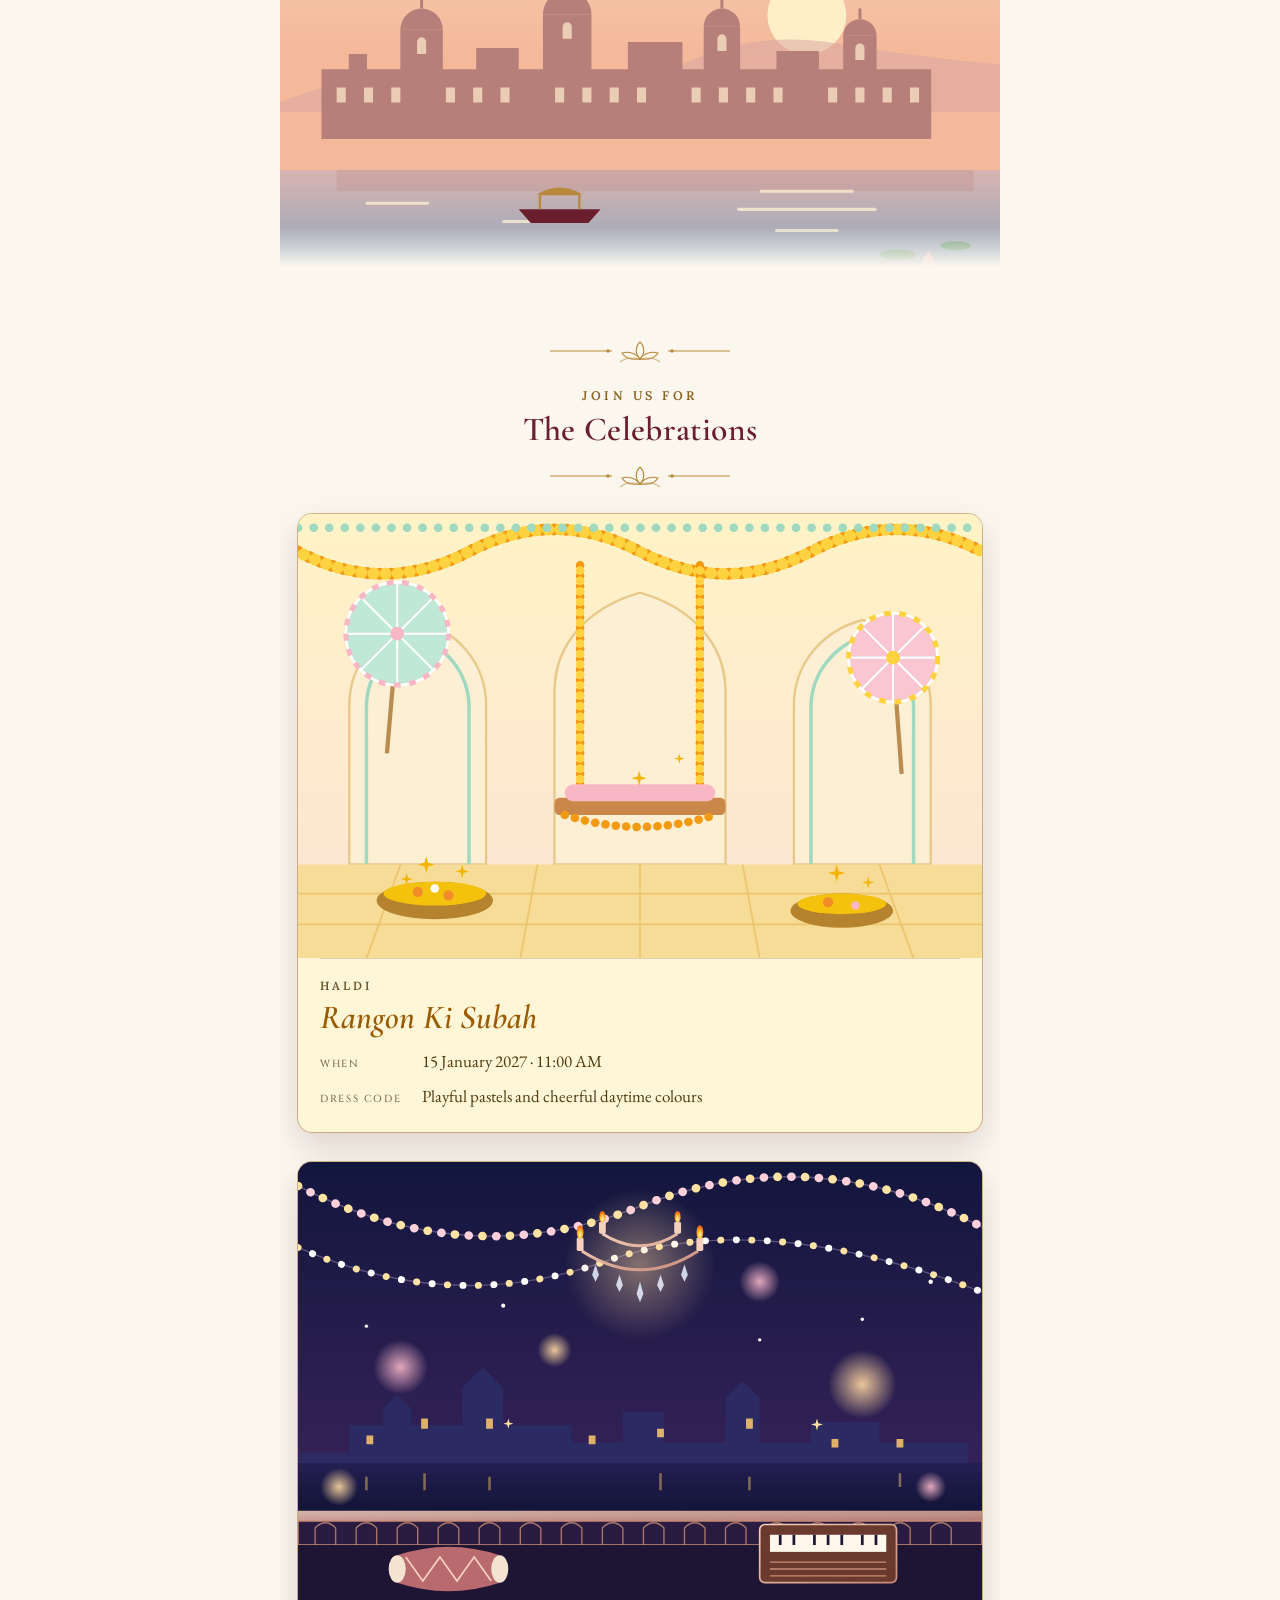
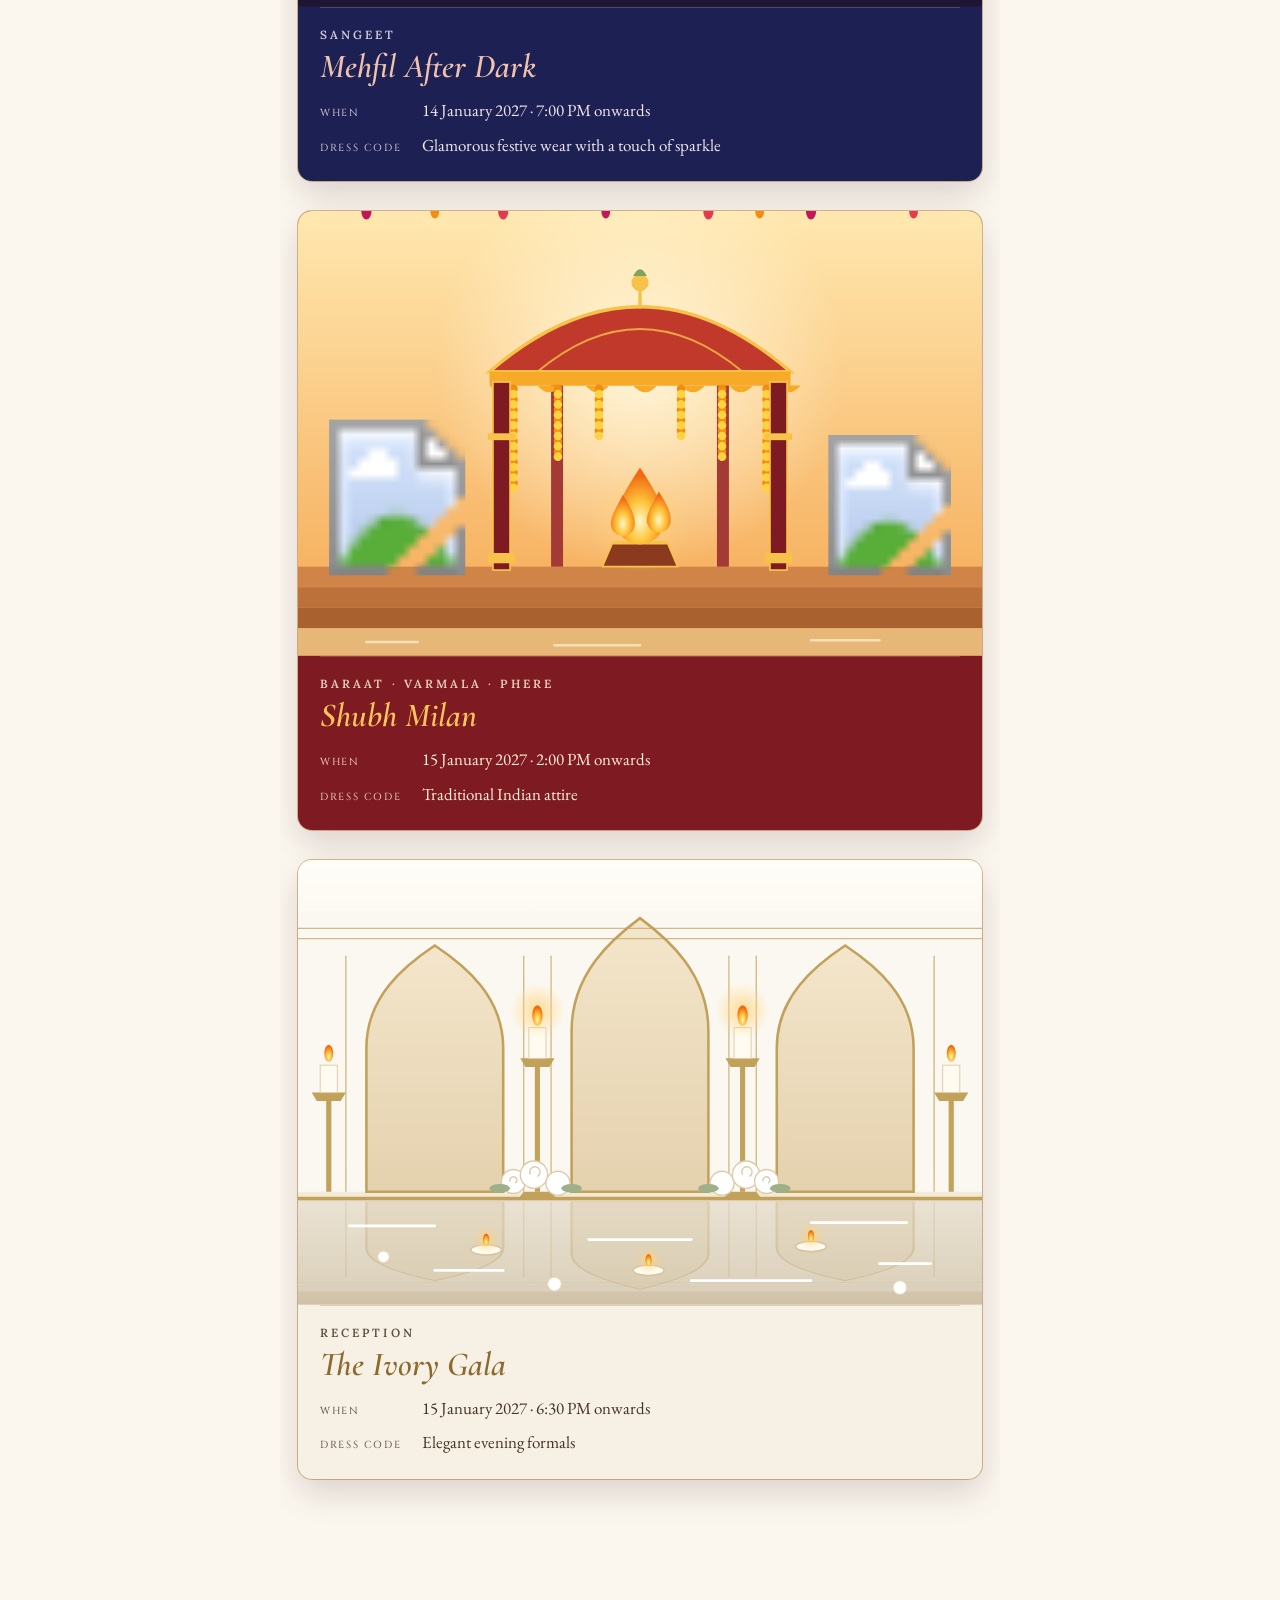
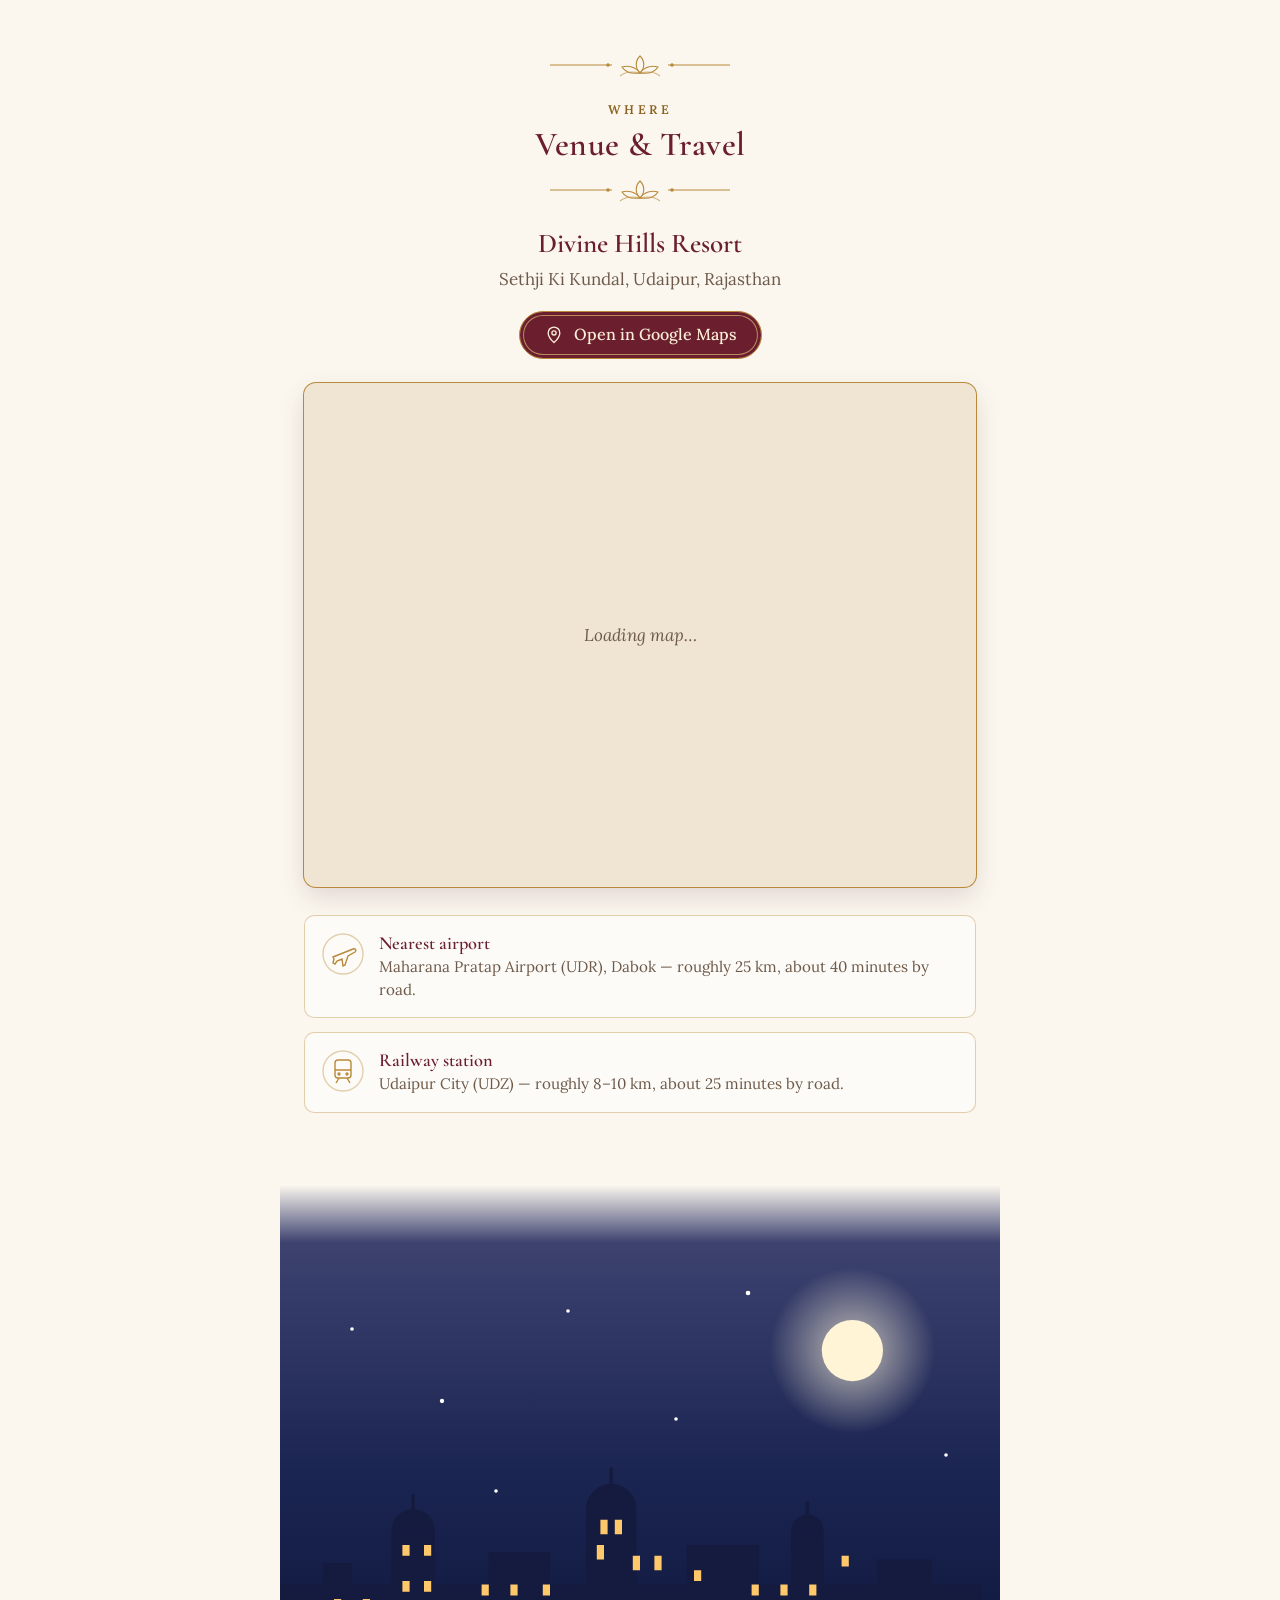
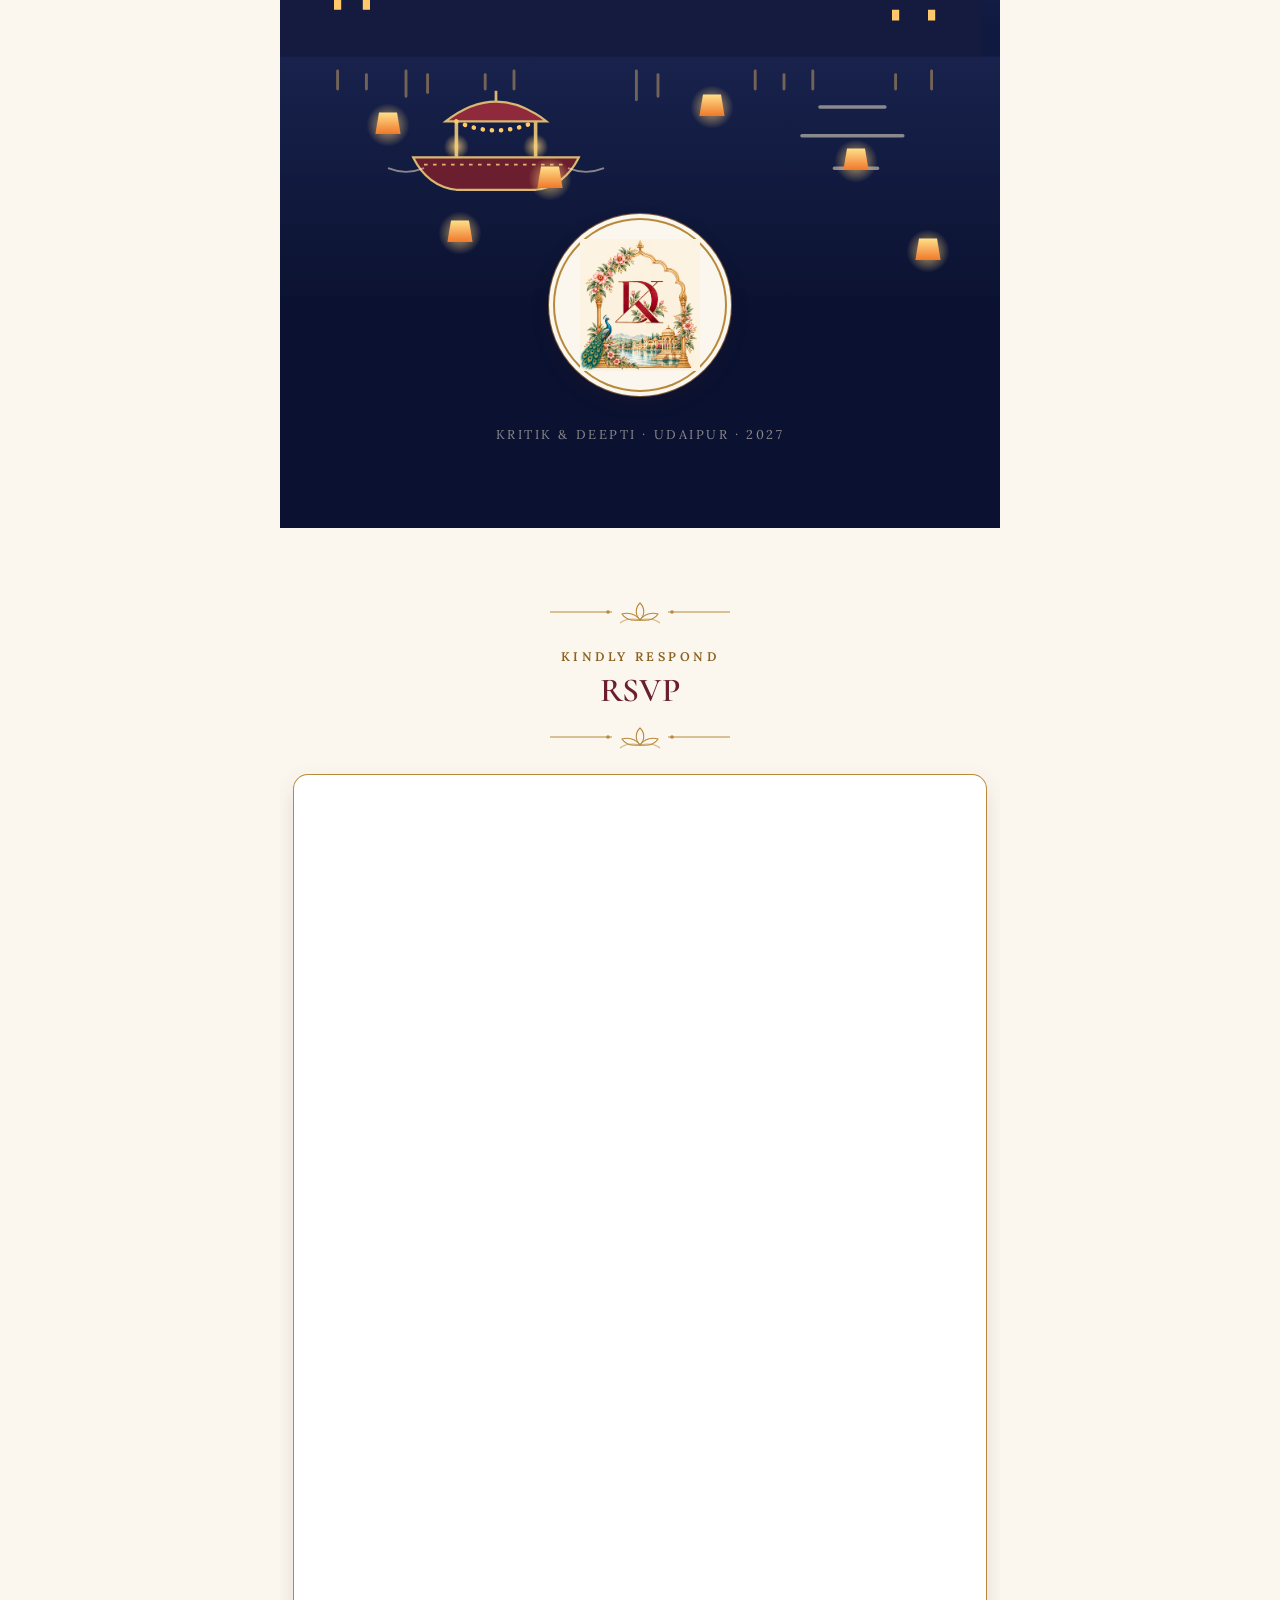
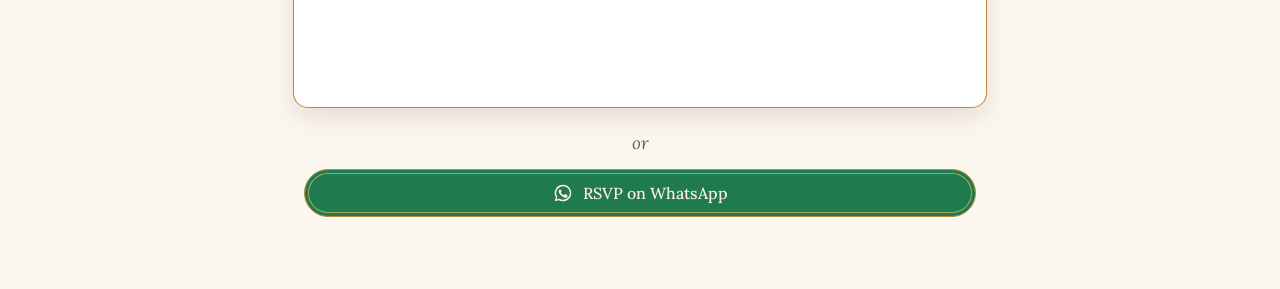
==== commit 7259886b: "Remove the 'We look forward to celebrating with you' line from the closing section" ====
--- a/index.html
+++ b/index.html
@@ -829,7 +829,6 @@
     </div>
     <div class="medallion reveal"><img src="assets/images/logo.png" alt="Kritik &amp; Deepti wedding logo" width="200" height="200" loading="lazy"></div>
     <h2 class="sr" id="closeTitle">Closing</h2>
-    <p class="big reveal" style="--d:1">We look forward to celebrating with you</p>
     <p class="credits">Kritik &amp; Deepti · Udaipur · 2027</p>
   </section>
   <!-- ======= 6. RSVP ======= -->
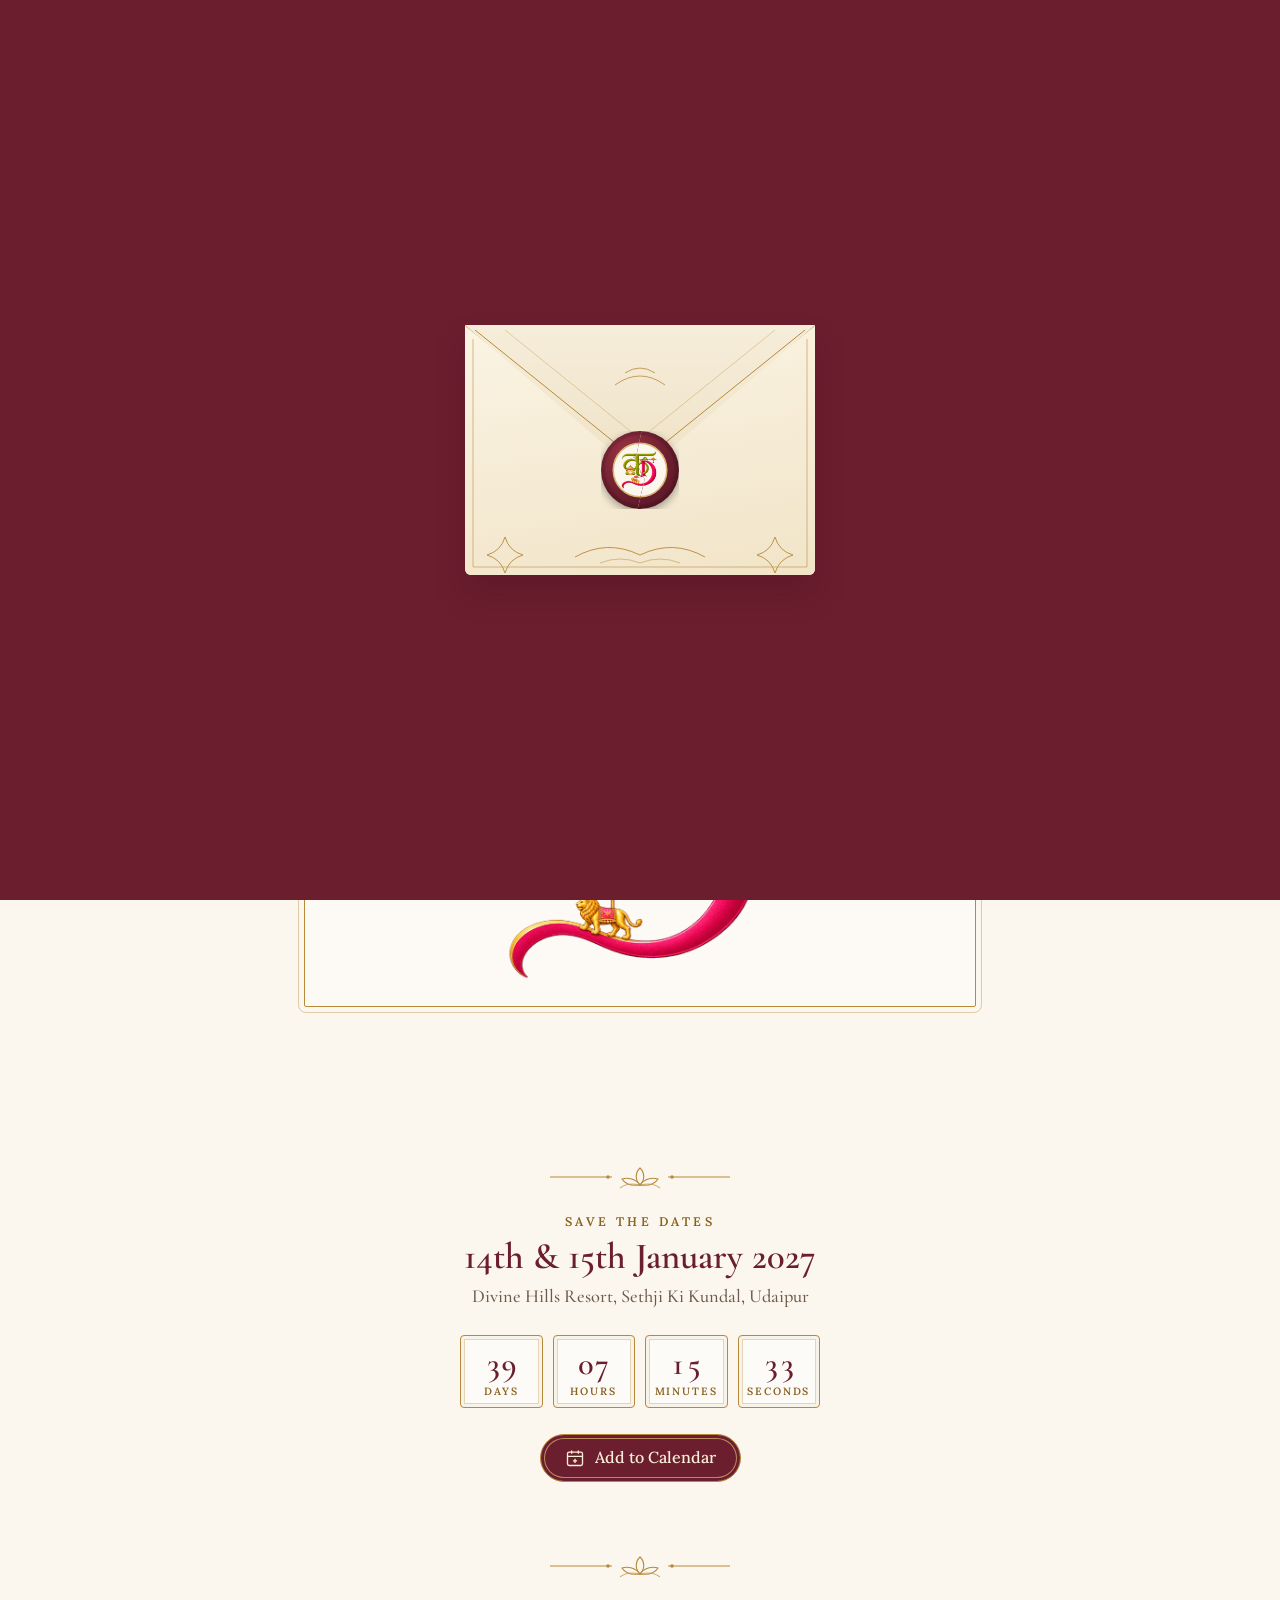
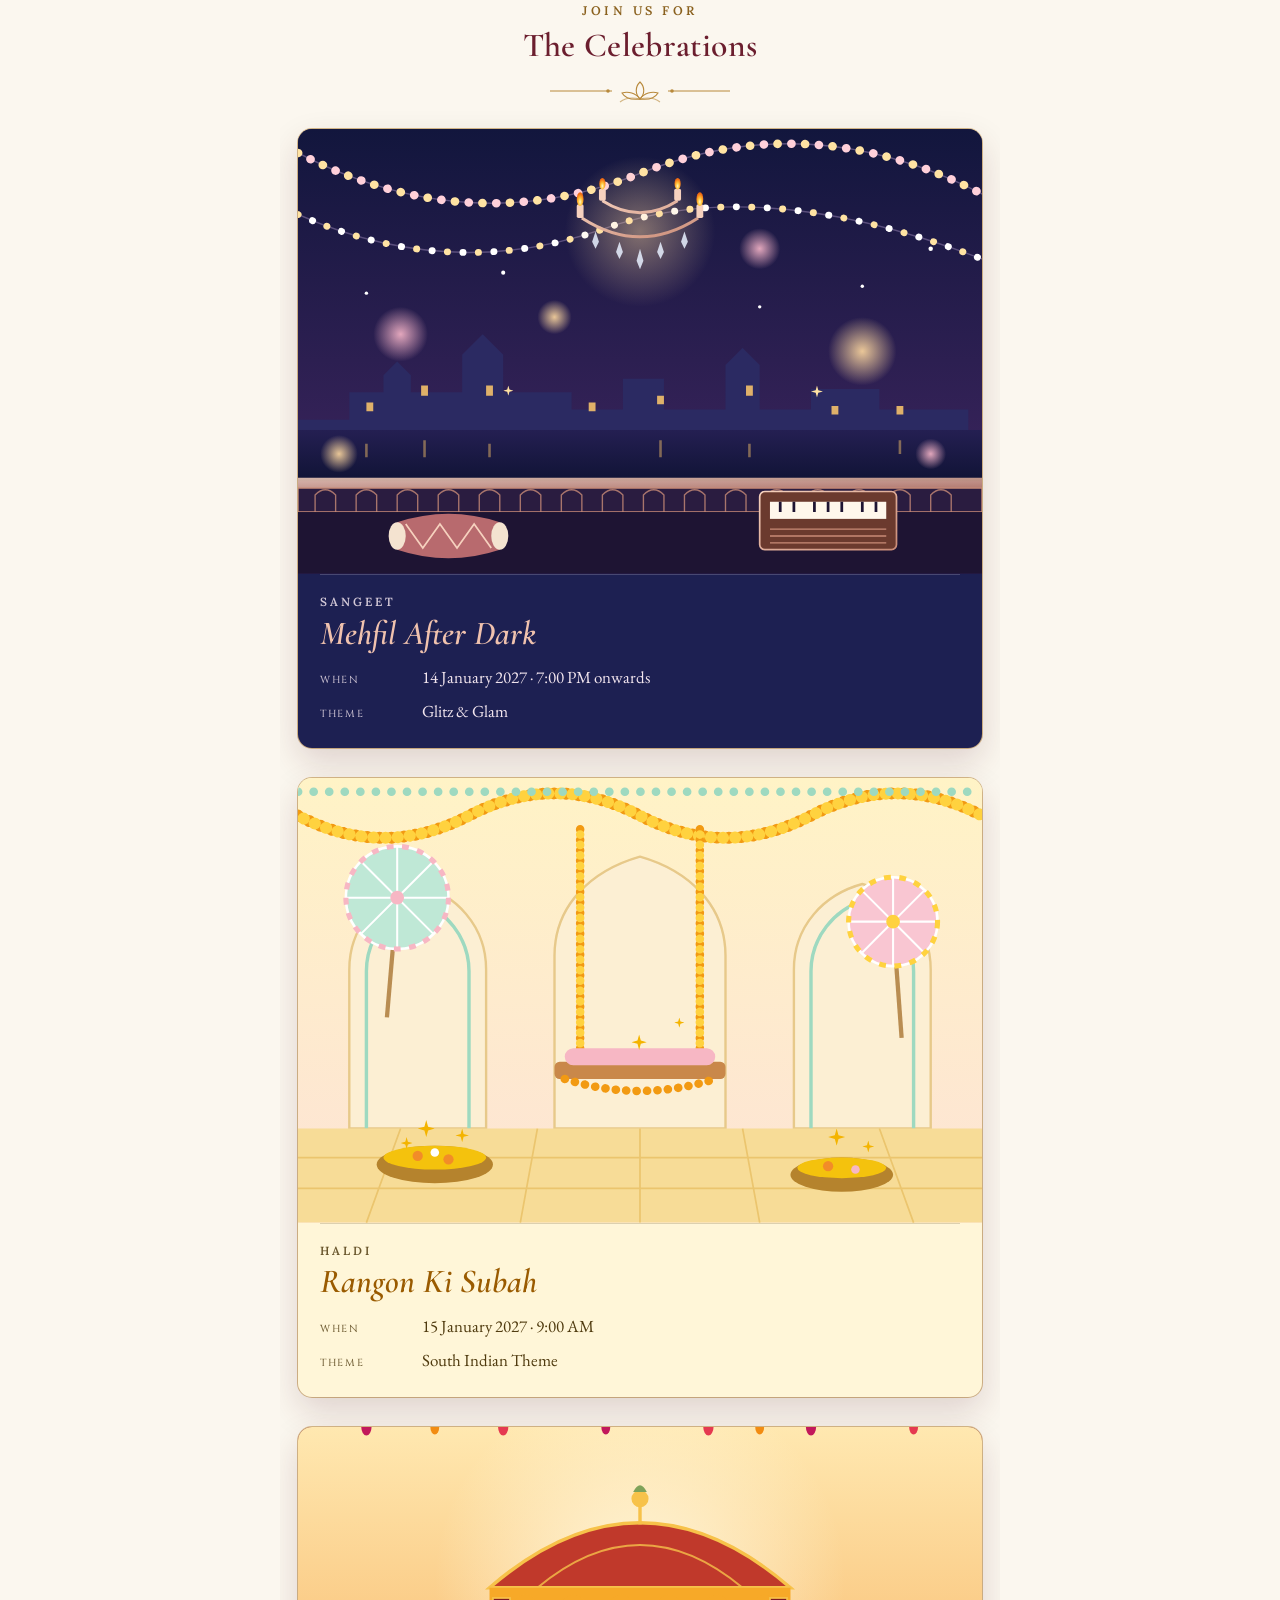
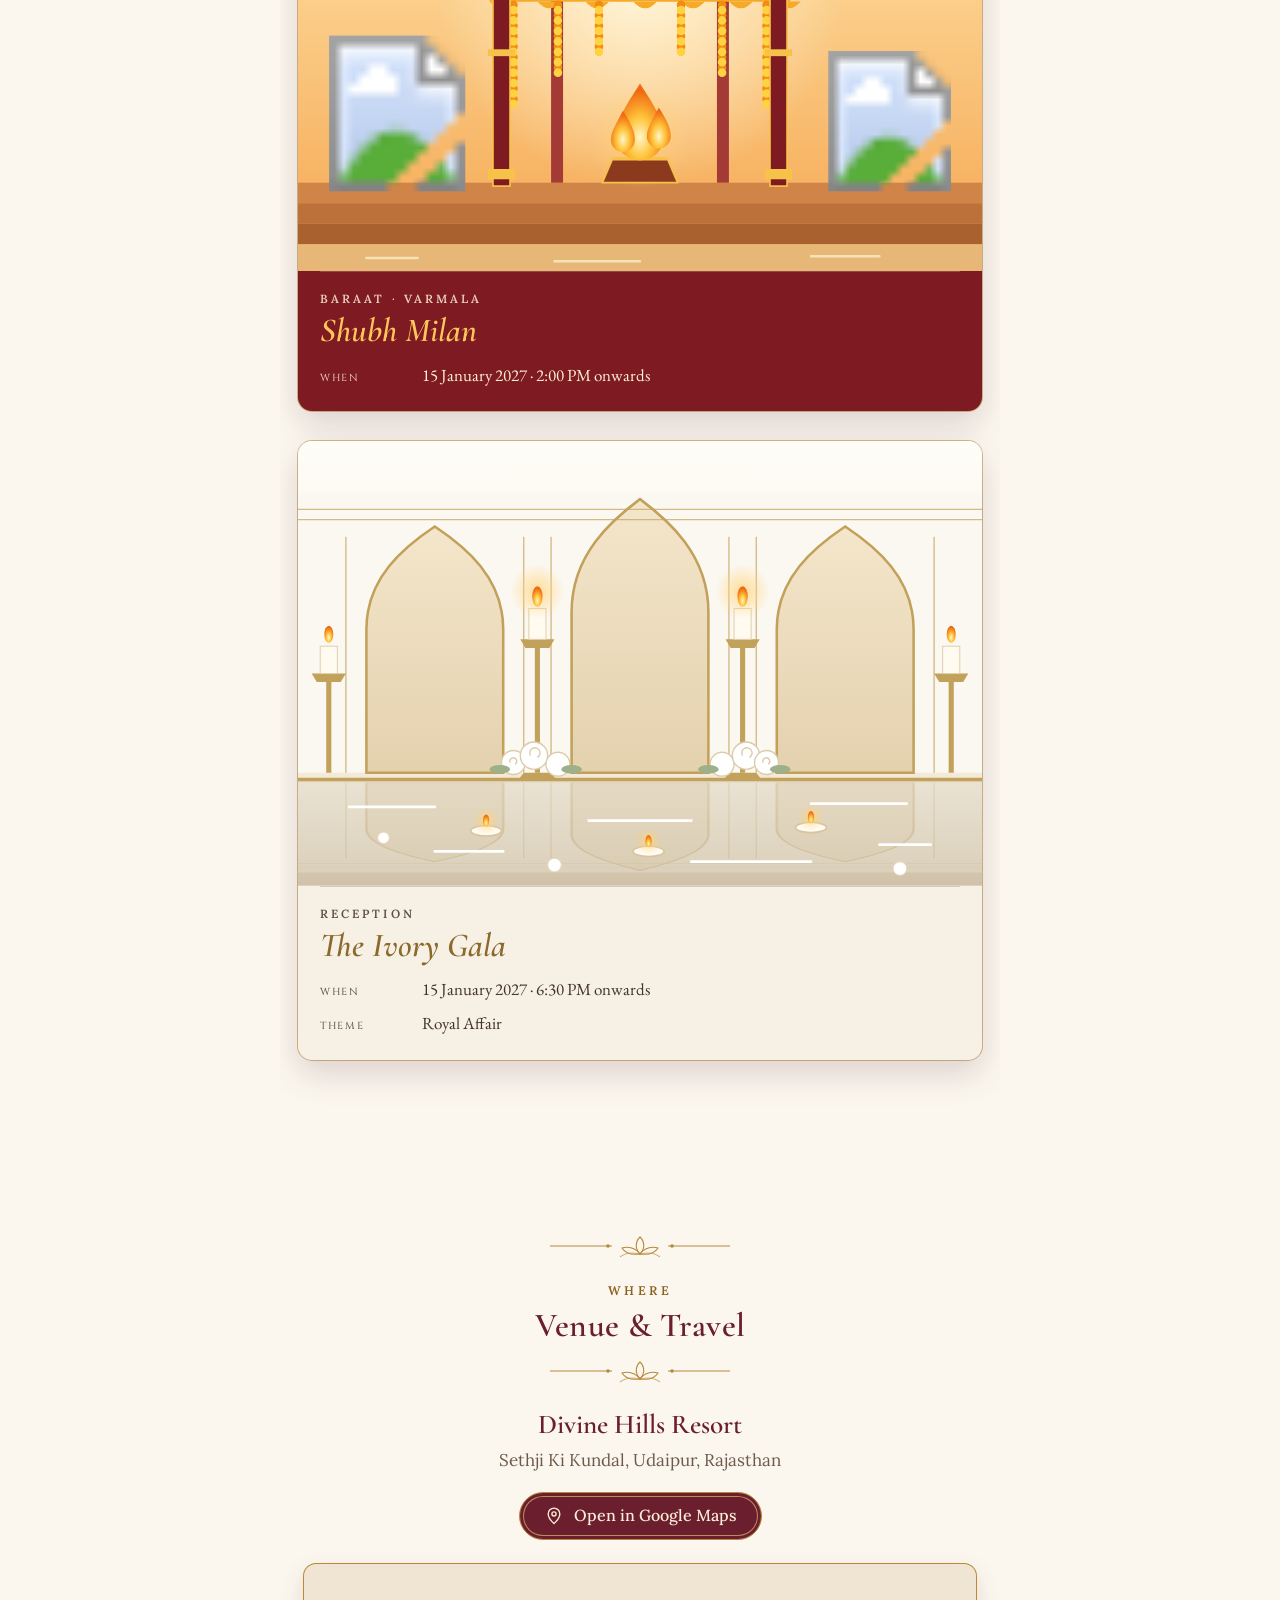
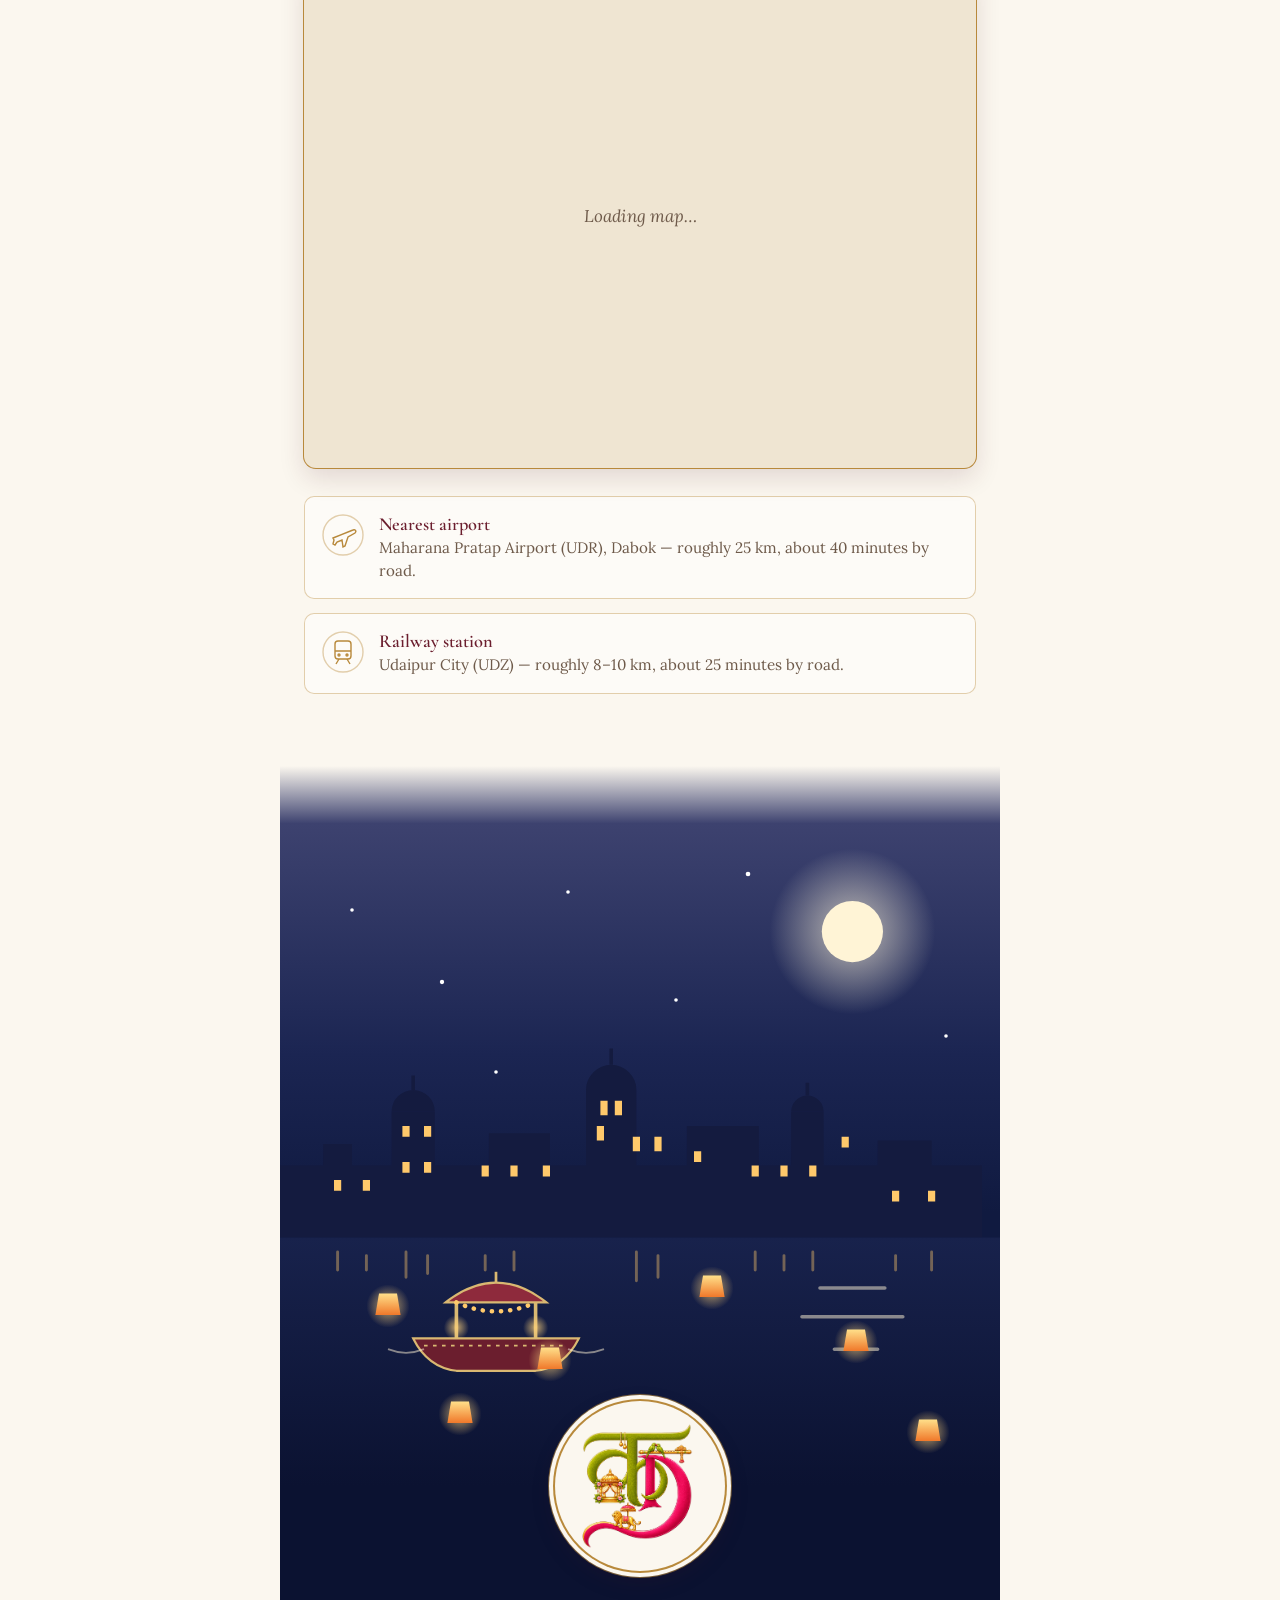
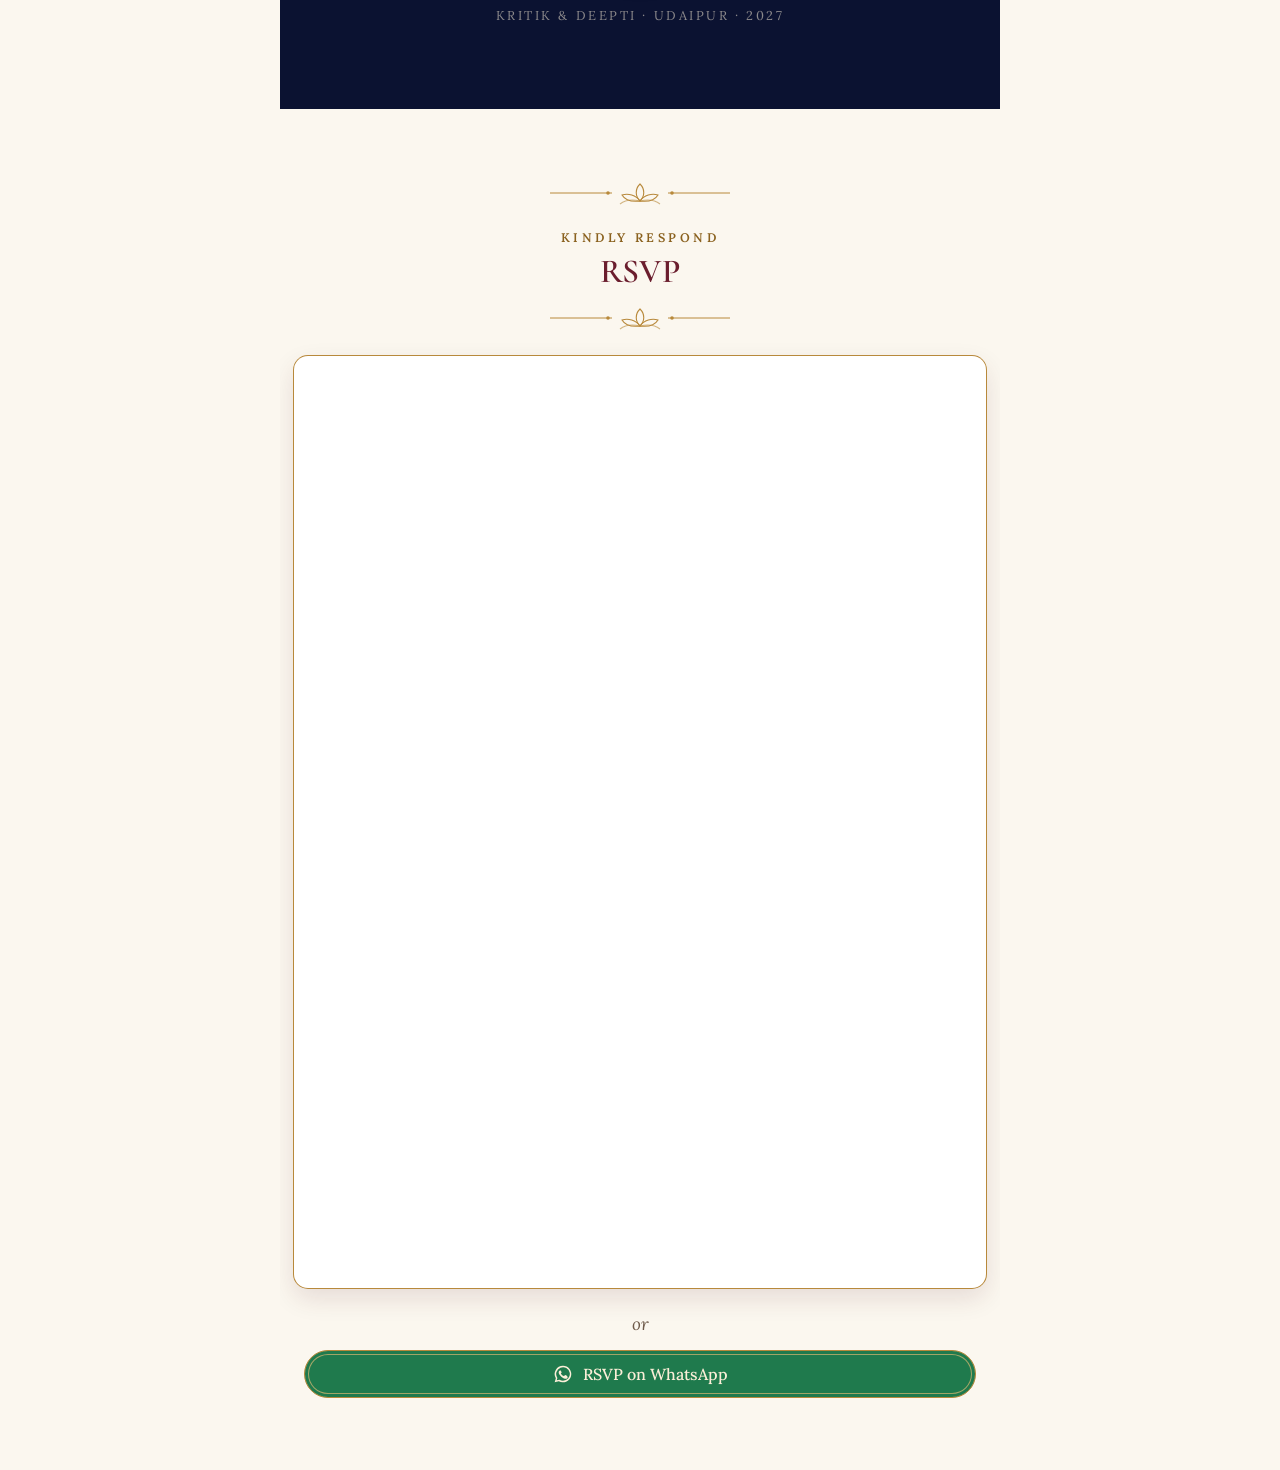
==== commit 96e44bdc: "minor updates" ====
--- a/index.html
+++ b/index.html
@@ -144,8 +144,6 @@
 .gate.open .env-flap{transform:rotateX(180deg);z-index:1}
 .gate.open .env-card{transform:translateY(-66%)}
 
-.gate-ganesha{display:block;position:relative;z-index:3;width:clamp(76px,24vw,120px);height:auto;margin:0 auto 14px;filter:drop-shadow(0 8px 20px rgba(74,20,32,.35))}
-
 /* ---------- 1. blessing ---------- */
 .blessing{padding-top:84px;text-align:center}
 .om-img{display:block;width:clamp(100px,29vw,124px);height:auto;margin:0 auto 6px}
@@ -170,13 +168,6 @@
 .tile b{display:block;font:600 2rem/1 var(--serif);color:var(--maroon);font-variant-numeric:tabular-nums}
 .tile span{display:block;margin-top:6px;font:600 .66rem/1 var(--body);letter-spacing:.18em;text-transform:uppercase;color:var(--gold-text)}
 .cd-done{font:italic 600 1.5rem var(--serif);color:var(--maroon)}
-.skyline{position:relative;height:300px;margin:34px -28px 0;overflow:hidden}
-.skyline svg,.skyline .l-pal{position:absolute;left:0;width:100%;height:100%;will-change:transform}
-.skyline .l-pal svg{will-change:auto}
-.skyline .l-pal>.palace-img{top:auto;bottom:58px;height:auto;max-height:85%;object-fit:contain;object-position:50% 100%}
-.skyline .l-sky{top:-50px;height:calc(100% + 50px)}
-.skyline .l-pal,.skyline .l-lake{top:0}
-.skyline::after{content:"";position:absolute;left:0;right:0;bottom:0;height:40px;background:linear-gradient(transparent,var(--ivory))}
 
 /* ---------- 3. events ---------- */
 .events{padding-left:18px;padding-right:18px}
@@ -349,7 +340,6 @@
 <div class="gate" id="gate">
 
   <div class="env-wrap">
-    <img id="gateGanesha" class="gate-ganesha" src="assets/images/ganesh-ji.png" alt="Lord Ganesha">
     <button class="env" id="openBtn" type="button" aria-label="Tap to open the wedding invitation">
       <span class="env-back"></span>
       <span class="env-card" aria-hidden="true">
@@ -419,7 +409,7 @@
       <p class="parents reveal" style="--d:2">s/o Mrs. Pushpa Ranka &amp; Mr. Sanjay Alawat</p>
       <p class="amp reveal" style="--d:3">&amp;</p>
       <p class="name reveal" style="--d:4">Deepti</p>
-      <p class="parents reveal" style="--d:5">d/o Mrs. Renu Mehta &amp; Mr. Ashish Mehta</p>
+      <p class="parents reveal" style="--d:5">d/o Mrs. Renuka Mehta &amp; Mr. Ashish Mehta</p>
       <img class="card-logo reveal" style="--d:6" src="assets/images/logo.png" alt="Kritik &amp; Deepti wedding logo" width="640" height="640" loading="lazy">
     </div>
   </section>
@@ -440,36 +430,6 @@
       <svg viewBox="0 0 24 24" fill="none" stroke="currentColor" stroke-width="1.6" aria-hidden="true"><rect x="3" y="5" width="18" height="16" rx="2"/><path d="M3 10h18M8 3v4M16 3v4M12 13v5M9.5 15.5h5"/></svg>
       <span>Add to Calendar</span>
     </a>
-
-    <div class="skyline" id="skyline" aria-hidden="true">
-      <svg class="l-sky" data-speed="0.12" viewBox="0 0 480 350" preserveAspectRatio="xMidYMax slice">
-        <defs><linearGradient id="s2sky" x1="0" y1="0" x2="0" y2="1"><stop offset="0" stop-color="#FBF7EF" stop-opacity="0"/><stop offset=".3" stop-color="#F9DCC4"/><stop offset=".75" stop-color="#F4B99A"/></linearGradient></defs>
-        <rect width="480" height="350" fill="url(#s2sky)"/>
-        <circle cx="350" cy="235" r="70" fill="url(#sunG)"/><circle cx="350" cy="238" r="26" fill="#FFEFC8"/>
-        <g fill="none" stroke="#B8893B" stroke-width="1.2" opacity=".6"><path d="M90 150q6-5 12 0q6-5 12 0M130 128q5-4 10 0q5-4 10 0"/></g>
-      </svg>
-      <div class="l-pal art" data-speed="0.05">
-        <img class="art-img palace-img" data-art="assets/img/palace.png" alt="" decoding="async" loading="lazy" onload="this.parentNode.classList.add('has-img')" onerror="this.remove()">
-      <svg class="fallback" viewBox="0 0 480 300" preserveAspectRatio="xMidYMax slice">
-        <path d="M0 215q70-30 140-12t120-10 110-18 110 14v31H0z" fill="#D9A6A2" opacity=".55"/>
-        <g fill="#B77F7A">
-          <path d="M30 238V192h18v-10h12v10h22v-26h28v26h22v-14h28v14h16v-36h32v36h24v-18h36v18h14v-28h24v28h24v-12h28v12h16v-22h22v22h36v46z"/>
-          <path d="M82 166a14.0 14.0 0 0 1 28 0zM176 156a16.0 16.0 0 0 1 32 0zM282 164a12.0 12.0 0 0 1 24 0zM374 170a11.0 11.0 0 0 1 22 0z"/>
-        </g>
-        <path d="M96.0 152.0v-7M192.0 140.0v-7M294.0 152.0v-7M385.0 159.0v-7" stroke="#B77F7A" stroke-width="2"/>
-        <g fill="#FCE6C8" opacity=".75"><path d="M40 204h6v10h-6zM58 204h6v10h-6zM76 204h6v10h-6zM112 204h6v10h-6zM130 204h6v10h-6zM148 204h6v10h-6zM184 204h6v10h-6zM202 204h6v10h-6zM220 204h6v10h-6zM238 204h6v10h-6zM274 204h6v10h-6zM292 204h6v10h-6zM310 204h6v10h-6zM328 204h6v10h-6zM364 204h6v10h-6zM382 204h6v10h-6zM400 204h6v10h-6zM418 204h6v10h-6zM93.0 174a3 3 0 0 1 6 0v8h-6zM189.0 164a3 3 0 0 1 6 0v8h-6zM291.0 172a3 3 0 0 1 6 0v8h-6zM382.0 178a3 3 0 0 1 6 0v8h-6z"/></g>
-      </svg>
-      </div>
-      <svg class="l-lake" data-speed="0" viewBox="0 0 480 300" preserveAspectRatio="xMidYMax slice">
-        <defs><linearGradient id="s2lake" x1="0" y1="0" x2="0" y2="1"><stop offset="0" stop-color="#D8B4B0"/><stop offset="1" stop-color="#8FA6BD"/></linearGradient></defs>
-        <rect y="236" width="480" height="64" fill="url(#s2lake)"/>
-        <path d="M40 236h420v14H40z" fill="#B77F7A" opacity=".25"/>
-        <g stroke="#FFF1D4" stroke-width="2" stroke-linecap="round" opacity=".75"><path d="M320 250h60M305 262h90M330 276h40M60 258h40M150 270h30"/></g>
-        <g transform="translate(160 262)"><path d="M0 0h54l-8 9H8z" fill="#6B1E2E"/><path d="M14 0v-10h26v10" fill="none" stroke="#B8893B" stroke-width="1.5"/><path d="M12-10q15-9 30 0" fill="#B8893B"/></g>
-        <g fill="#F2B8C0"><path d="M430 290c5 5 5 10 0 14-5-4-5-9 0-14z"/></g>
-        <g fill="#6E9B77"><ellipse cx="410" cy="292" rx="12" ry="3.5"/><ellipse cx="448" cy="286" rx="10" ry="3"/></g>
-      </svg>
-    </div>
   </section>
 
   <!-- ======= 3. EVENTS ======= -->
@@ -481,76 +441,10 @@
       <svg class="divider" aria-hidden="true"><use href="#lotusDiv"/></svg>
     </header>
 
-    <!-- Haldi -->
-    <article class="ev ev-haldi reveal">
-      <div class="ev-art scene art">
-        <img class="art-img" data-art="assets/img/haldi.webp" alt="Sunny haveli courtyard with a marigold-draped swing and brass bowls of haldi" decoding="async" loading="lazy" onload="this.parentNode.classList.add('has-img')" onerror="this.remove()">
-        <svg class="fallback" viewBox="0 0 400 260" role="img" aria-label="Illustration: sunny haveli courtyard with a marigold-draped swing and brass bowls of haldi">
-          <defs><linearGradient id="hBg" x1="0" y1="0" x2="0" y2="1"><stop offset="0" stop-color="#FFF3C6"/><stop offset="1" stop-color="#FDE3D5"/></linearGradient></defs>
-          <rect width="400" height="260" fill="url(#hBg)"/>
-          <g fill="#FCEFD3" stroke="#E7C98A" stroke-width="1.4">
-            <path d="M30 205V112c0-26 18-44 40-50 22 6 40 24 40 50v93z"/>
-            <path d="M290 205V112c0-26 18-44 40-50 22 6 40 24 40 50v93z"/>
-            <path d="M150 205V104c0-30 22-50 50-58 28 8 50 28 50 58v101z"/>
-          </g>
-          <g fill="none" stroke="#9ED9C0" stroke-width="2"><path d="M40 205v-92c0-20 14-36 30-41 16 5 30 21 30 41v92M300 205v-92c0-20 14-36 30-41 16 5 30 21 30 41v92"/></g>
-          <path d="M0 205h400v55H0z" fill="#F7DC97"/>
-          <g stroke="#EBC56E" stroke-width="1"><path d="M0 222h400M0 240h400M60 205l-20 55M140 205l-10 55M200 205v55M260 205l10 55M340 205l20 55"/></g>
-          <!-- garland swags -->
-          <g fill="none" stroke-linecap="round">
-            <path d="M0 22q50 26 100 0t100 0 100 0 100 0" stroke="#F29A12" stroke-width="7" stroke-dasharray=".1 7"/>
-            <path d="M0 22q50 26 100 0t100 0 100 0 100 0" stroke="#FFD23F" stroke-width="7" stroke-dasharray=".1 7" stroke-dashoffset="3.5"/>
-            <path d="M0 8h400" stroke="#9ED9C0" stroke-width="5" stroke-dasharray=".1 9"/>
-          </g>
-          <!-- swing -->
-          <g class="sway">
-            <g fill="none" stroke-linecap="round" stroke-width="5">
-              <path d="M165 30v140M235 30v140" stroke="#F29A12" stroke-dasharray=".1 6"/>
-              <path d="M165 33v140M235 33v140" stroke="#FFD23F" stroke-dasharray=".1 6"/>
-            </g>
-            <rect x="150" y="166" width="100" height="10" rx="3" fill="#C9884A"/>
-            <rect x="156" y="158" width="88" height="10" rx="5" fill="#F7B7C4"/>
-            <path d="M156 176q44 14 88 0" fill="none" stroke="#F29A12" stroke-width="5" stroke-linecap="round" stroke-dasharray=".1 6"/>
-          </g>
-          <!-- parasols -->
-          <g transform="translate(58 70)">
-            <path d="M0 0l-6 70" stroke="#B98D52" stroke-width="2.5"/>
-            <g class="spin"><circle r="30" fill="#BFE8D6" stroke="#fff" stroke-width="1.5"/><g stroke="#fff" stroke-width="1.2"><path d="M-30 0H30M0-30V30M-21-21 21 21M-21 21 21-21"/></g><circle r="30" fill="none" stroke="#F7B7C4" stroke-width="3" stroke-dasharray="4 5"/><circle r="4" fill="#F7B7C4"/></g>
-          </g>
-          <g transform="translate(348 84)">
-            <path d="M0 0l5 68" stroke="#B98D52" stroke-width="2.5"/>
-            <g class="spin rev"><circle r="26" fill="#F9C6D2" stroke="#fff" stroke-width="1.5"/><g stroke="#fff" stroke-width="1.2"><path d="M-26 0H26M0-26V26M-18-18 18 18M-18 18 18-18"/></g><circle r="26" fill="none" stroke="#FFD23F" stroke-width="3" stroke-dasharray="4 5"/><circle r="4" fill="#FFD23F"/></g>
-          </g>
-          <!-- urlis -->
-          <g><ellipse cx="80" cy="226" rx="34" ry="11" fill="#B5832D"/><ellipse cx="80" cy="222" rx="30" ry="7" fill="#F4C20D"/><circle cx="70" cy="221" r="3" fill="#F28C28"/><circle cx="88" cy="223" r="3" fill="#F28C28"/><circle cx="80" cy="219" r="2.5" fill="#fff"/></g>
-          <g><ellipse cx="318" cy="232" rx="30" ry="10" fill="#B5832D"/><ellipse cx="318" cy="228" rx="26" ry="6" fill="#F4C20D"/><circle cx="310" cy="227" r="3" fill="#F28C28"/><circle cx="326" cy="229" r="2.5" fill="#F7B7C4"/></g>
-          <!-- sparkles -->
-          <g fill="#F4B400">
-            <use href="#spk" class="spark" x="70" y="200" width="10" height="10"/>
-            <use href="#spk" class="spark" x="92" y="205" width="8" height="8" style="animation-delay:1.2s"/>
-            <use href="#spk" class="spark" x="60" y="210" width="7" height="7" style="animation-delay:2.4s"/>
-            <use href="#spk" class="spark" x="310" y="205" width="10" height="10" style="animation-delay:.6s"/>
-            <use href="#spk" class="spark" x="330" y="212" width="7" height="7" style="animation-delay:1.9s"/>
-            <use href="#spk" class="spark" x="195" y="150" width="9" height="9" style="animation-delay:3s"/>
-            <use href="#spk" class="spark" x="220" y="140" width="6" height="6" style="animation-delay:1.5s"/>
-          </g>
-        </svg>
-        <svg class="fx" viewBox="0 0 400 260" preserveAspectRatio="xMidYMid slice" aria-hidden="true"><g fill="#FFD54A"><use href="#spk" class="spark" x="40" y="220" width="10" height="10" style="animation-delay:0s"/><use href="#spk" class="spark" x="90" y="200" width="8" height="8" style="animation-delay:1.2s"/><use href="#spk" class="spark" x="140" y="232" width="7" height="7" style="animation-delay:2.4s"/><use href="#spk" class="spark" x="200" y="212" width="10" height="10" style="animation-delay:0.6s"/><use href="#spk" class="spark" x="262" y="226" width="8" height="8" style="animation-delay:1.9s"/><use href="#spk" class="spark" x="320" y="206" width="10" height="10" style="animation-delay:3s"/><use href="#spk" class="spark" x="362" y="232" width="7" height="7" style="animation-delay:1.5s"/><use href="#spk" class="spark" x="180" y="160" width="8" height="8" style="animation-delay:0.9s"/><use href="#spk" class="spark" x="300" y="150" width="7" height="7" style="animation-delay:2.7s"/><use href="#spk" class="spark" x="60" y="150" width="8" height="8" style="animation-delay:3.4s"/></g></svg>
-      </div>
-      <div class="ev-body">
-        <p class="ev-k">Haldi</p>
-        <h3>Rangon Ki Subah</h3>
-        <dl>
-          <div><dt>When</dt><dd>15 January 2027 · 11:00 AM</dd></div>
-          <div><dt>Dress code</dt><dd>Playful pastels and cheerful daytime colours</dd></div>
-        </dl>
-      </div>
-    </article>
-
     <!-- Sangeet -->
     <article class="ev ev-sangeet reveal">
       <div class="ev-art scene art">
-        <img class="art-img" data-art="assets/img/sangeet.webp" alt="Night terrace over Lake Pichola with fairy lights, a chandelier, dholak and harmonium" decoding="async" loading="lazy" onload="this.parentNode.classList.add('has-img')" onerror="this.remove()">
+        <video class="art-img" src="assets/sangeet.mp4" aria-label="Sangeet night video" autoplay muted loop playsinline preload="none" onloadeddata="this.parentNode.classList.add('has-img')" onerror="this.remove()"></video>
         <svg class="fallback" viewBox="0 0 400 260" role="img" aria-label="Illustration: night terrace over Lake Pichola with fairy lights, a chandelier, dholak and harmonium">
           <defs>
             <linearGradient id="sBg" x1="0" y1="0" x2="0" y2="1"><stop offset="0" stop-color="#12163D"/><stop offset=".7" stop-color="#352258"/></linearGradient>
@@ -618,15 +512,81 @@
         <h3>Mehfil After Dark</h3>
         <dl>
           <div><dt>When</dt><dd>14 January 2027 · 7:00 PM onwards</dd></div>
-          <div><dt>Dress code</dt><dd>Glamorous festive wear with a touch of sparkle</dd></div>
+          <div><dt>Theme</dt><dd>Glitz &amp; Glam</dd></div>
         </dl>
       </div>
     </article>
 
+    <!-- Haldi -->
+    <article class="ev ev-haldi reveal">
+      <div class="ev-art scene art">
+        <video class="art-img" src="assets/haldi.mp4" aria-label="Haldi ceremony video" autoplay muted loop playsinline preload="none" onloadeddata="this.parentNode.classList.add('has-img')" onerror="this.remove()"></video>
+        <svg class="fallback" viewBox="0 0 400 260" role="img" aria-label="Illustration: sunny haveli courtyard with a marigold-draped swing and brass bowls of haldi">
+          <defs><linearGradient id="hBg" x1="0" y1="0" x2="0" y2="1"><stop offset="0" stop-color="#FFF3C6"/><stop offset="1" stop-color="#FDE3D5"/></linearGradient></defs>
+          <rect width="400" height="260" fill="url(#hBg)"/>
+          <g fill="#FCEFD3" stroke="#E7C98A" stroke-width="1.4">
+            <path d="M30 205V112c0-26 18-44 40-50 22 6 40 24 40 50v93z"/>
+            <path d="M290 205V112c0-26 18-44 40-50 22 6 40 24 40 50v93z"/>
+            <path d="M150 205V104c0-30 22-50 50-58 28 8 50 28 50 58v101z"/>
+          </g>
+          <g fill="none" stroke="#9ED9C0" stroke-width="2"><path d="M40 205v-92c0-20 14-36 30-41 16 5 30 21 30 41v92M300 205v-92c0-20 14-36 30-41 16 5 30 21 30 41v92"/></g>
+          <path d="M0 205h400v55H0z" fill="#F7DC97"/>
+          <g stroke="#EBC56E" stroke-width="1"><path d="M0 222h400M0 240h400M60 205l-20 55M140 205l-10 55M200 205v55M260 205l10 55M340 205l20 55"/></g>
+          <!-- garland swags -->
+          <g fill="none" stroke-linecap="round">
+            <path d="M0 22q50 26 100 0t100 0 100 0 100 0" stroke="#F29A12" stroke-width="7" stroke-dasharray=".1 7"/>
+            <path d="M0 22q50 26 100 0t100 0 100 0 100 0" stroke="#FFD23F" stroke-width="7" stroke-dasharray=".1 7" stroke-dashoffset="3.5"/>
+            <path d="M0 8h400" stroke="#9ED9C0" stroke-width="5" stroke-dasharray=".1 9"/>
+          </g>
+          <!-- swing -->
+          <g class="sway">
+            <g fill="none" stroke-linecap="round" stroke-width="5">
+              <path d="M165 30v140M235 30v140" stroke="#F29A12" stroke-dasharray=".1 6"/>
+              <path d="M165 33v140M235 33v140" stroke="#FFD23F" stroke-dasharray=".1 6"/>
+            </g>
+            <rect x="150" y="166" width="100" height="10" rx="3" fill="#C9884A"/>
+            <rect x="156" y="158" width="88" height="10" rx="5" fill="#F7B7C4"/>
+            <path d="M156 176q44 14 88 0" fill="none" stroke="#F29A12" stroke-width="5" stroke-linecap="round" stroke-dasharray=".1 6"/>
+          </g>
+          <!-- parasols -->
+          <g transform="translate(58 70)">
+            <path d="M0 0l-6 70" stroke="#B98D52" stroke-width="2.5"/>
+            <g class="spin"><circle r="30" fill="#BFE8D6" stroke="#fff" stroke-width="1.5"/><g stroke="#fff" stroke-width="1.2"><path d="M-30 0H30M0-30V30M-21-21 21 21M-21 21 21-21"/></g><circle r="30" fill="none" stroke="#F7B7C4" stroke-width="3" stroke-dasharray="4 5"/><circle r="4" fill="#F7B7C4"/></g>
+          </g>
+          <g transform="translate(348 84)">
+            <path d="M0 0l5 68" stroke="#B98D52" stroke-width="2.5"/>
+            <g class="spin rev"><circle r="26" fill="#F9C6D2" stroke="#fff" stroke-width="1.5"/><g stroke="#fff" stroke-width="1.2"><path d="M-26 0H26M0-26V26M-18-18 18 18M-18 18 18-18"/></g><circle r="26" fill="none" stroke="#FFD23F" stroke-width="3" stroke-dasharray="4 5"/><circle r="4" fill="#FFD23F"/></g>
+          </g>
+          <!-- urlis -->
+          <g><ellipse cx="80" cy="226" rx="34" ry="11" fill="#B5832D"/><ellipse cx="80" cy="222" rx="30" ry="7" fill="#F4C20D"/><circle cx="70" cy="221" r="3" fill="#F28C28"/><circle cx="88" cy="223" r="3" fill="#F28C28"/><circle cx="80" cy="219" r="2.5" fill="#fff"/></g>
+          <g><ellipse cx="318" cy="232" rx="30" ry="10" fill="#B5832D"/><ellipse cx="318" cy="228" rx="26" ry="6" fill="#F4C20D"/><circle cx="310" cy="227" r="3" fill="#F28C28"/><circle cx="326" cy="229" r="2.5" fill="#F7B7C4"/></g>
+          <!-- sparkles -->
+          <g fill="#F4B400">
+            <use href="#spk" class="spark" x="70" y="200" width="10" height="10"/>
+            <use href="#spk" class="spark" x="92" y="205" width="8" height="8" style="animation-delay:1.2s"/>
+            <use href="#spk" class="spark" x="60" y="210" width="7" height="7" style="animation-delay:2.4s"/>
+            <use href="#spk" class="spark" x="310" y="205" width="10" height="10" style="animation-delay:.6s"/>
+            <use href="#spk" class="spark" x="330" y="212" width="7" height="7" style="animation-delay:1.9s"/>
+            <use href="#spk" class="spark" x="195" y="150" width="9" height="9" style="animation-delay:3s"/>
+            <use href="#spk" class="spark" x="220" y="140" width="6" height="6" style="animation-delay:1.5s"/>
+          </g>
+        </svg>
+        <svg class="fx" viewBox="0 0 400 260" preserveAspectRatio="xMidYMid slice" aria-hidden="true"><g fill="#FFD54A"><use href="#spk" class="spark" x="40" y="220" width="10" height="10" style="animation-delay:0s"/><use href="#spk" class="spark" x="90" y="200" width="8" height="8" style="animation-delay:1.2s"/><use href="#spk" class="spark" x="140" y="232" width="7" height="7" style="animation-delay:2.4s"/><use href="#spk" class="spark" x="200" y="212" width="10" height="10" style="animation-delay:0.6s"/><use href="#spk" class="spark" x="262" y="226" width="8" height="8" style="animation-delay:1.9s"/><use href="#spk" class="spark" x="320" y="206" width="10" height="10" style="animation-delay:3s"/><use href="#spk" class="spark" x="362" y="232" width="7" height="7" style="animation-delay:1.5s"/><use href="#spk" class="spark" x="180" y="160" width="8" height="8" style="animation-delay:0.9s"/><use href="#spk" class="spark" x="300" y="150" width="7" height="7" style="animation-delay:2.7s"/><use href="#spk" class="spark" x="60" y="150" width="8" height="8" style="animation-delay:3.4s"/></g></svg>
+      </div>
+      <div class="ev-body">
+        <p class="ev-k">Haldi</p>
+        <h3>Rangon Ki Subah</h3>
+        <dl>
+          <div><dt>When</dt><dd>15 January 2027 · 9:00 AM</dd></div>
+          <div><dt>Theme</dt><dd>South Indian Theme</dd></div>
+        </dl>
+      </div>
+    </article>
+
     <!-- Shubh Milan -->
     <article class="ev ev-milan reveal">
       <div class="ev-art scene art">
-        <img class="art-img" data-art="assets/img/baraat.webp" alt="Golden morning ghat with a marigold mandap, sacred fire, and a baraat elephant and horse" decoding="async" loading="lazy" onload="this.parentNode.classList.add('has-img')" onerror="this.remove()">
+        <video class="art-img" src="assets/baarat.mp4" aria-label="Baraat ceremony video" autoplay muted loop playsinline preload="none" onloadeddata="this.parentNode.classList.add('has-img')" onerror="this.remove()"></video>
         <svg class="fallback" viewBox="0 0 400 260" role="img" aria-label="Illustration: golden morning ghat with a marigold mandap, sacred fire, and a baraat elephant and horse">
           <defs>
             <linearGradient id="mBg" x1="0" y1="0" x2="0" y2="1"><stop offset="0" stop-color="#FFE8B0"/><stop offset="1" stop-color="#F5A650"/></linearGradient>
@@ -679,11 +639,10 @@
         <svg class="fx" viewBox="0 0 400 260" preserveAspectRatio="xMidYMid slice" aria-hidden="true"><g fill="#C2185B"><ellipse class="petal" cx="30" cy="0" rx="3" ry="5" fill="#C2185B" style="animation-delay:0s"/><ellipse class="petal" cx="90" cy="0" rx="3" ry="5" fill="#E53950" style="animation-delay:1.4s"/><ellipse class="petal" cx="150" cy="0" rx="3" ry="5" fill="#F28C12" style="animation-delay:3.1s"/><ellipse class="petal" cx="210" cy="0" rx="3" ry="5" fill="#C2185B" style="animation-delay:0.6s"/><ellipse class="petal" cx="270" cy="0" rx="3" ry="5" fill="#E53950" style="animation-delay:4.3s"/><ellipse class="petal" cx="330" cy="0" rx="3" ry="5" fill="#F28C12" style="animation-delay:2.2s"/><ellipse class="petal" cx="380" cy="0" rx="3" ry="5" fill="#C2185B" style="animation-delay:5.2s"/><ellipse class="petal" cx="120" cy="0" rx="3" ry="5" fill="#E53950" style="animation-delay:6s"/><ellipse class="petal" cx="250" cy="0" rx="3" ry="5" fill="#C2185B" style="animation-delay:7s"/></g></svg>
       </div>
       <div class="ev-body">
-        <p class="ev-k">Baraat · Varmala · Phere</p>
+        <p class="ev-k">Baraat · Varmala</p>
         <h3>Shubh Milan</h3>
         <dl>
           <div><dt>When</dt><dd>15 January 2027 · 2:00 PM onwards</dd></div>
-          <div><dt>Dress code</dt><dd>Traditional Indian attire</dd></div>
         </dl>
       </div>
     </article>
@@ -691,7 +650,7 @@
     <!-- Reception -->
     <article class="ev ev-gala reveal">
       <div class="ev-art scene art">
-        <img class="art-img" data-art="assets/img/reception.webp" alt="White marble arches with candle stands, white roses and a reflecting pool of floating candles" decoding="async" loading="lazy" onload="this.parentNode.classList.add('has-img')" onerror="this.remove()">
+        <video class="art-img" src="assets/reception.mp4" aria-label="Reception ceremony video" autoplay muted loop playsinline preload="none" onloadeddata="this.parentNode.classList.add('has-img')" onerror="this.remove()"></video>
         <svg class="fallback" viewBox="0 0 400 260" role="img" aria-label="Illustration: white marble arches with candle stands, white roses and a reflecting pool of floating candles">
           <defs>
             <linearGradient id="gBg" x1="0" y1="0" x2="0" y2="1"><stop offset="0" stop-color="#FFFDF8"/><stop offset="1" stop-color="#EFE3CC"/></linearGradient>
@@ -743,7 +702,7 @@
         <h3>The Ivory Gala</h3>
         <dl>
           <div><dt>When</dt><dd>15 January 2027 · 6:30 PM onwards</dd></div>
-          <div><dt>Dress code</dt><dd>Elegant evening formals</dd></div>
+          <div><dt>Theme</dt><dd>Royal Affair</dd></div>
         </dl>
       </div>
     </article>
@@ -1035,21 +994,6 @@
   }
   tick();
 
-  /* ---------- parallax skyline ---------- */
-  if (!reduce) {
-    const sky = $('#skyline'), layers = $$('[data-speed]', sky);
-    let queued = false;
-    const para = () => {
-      queued = false;
-      const r = sky.getBoundingClientRect();
-      if (r.bottom < 0 || r.top > innerHeight) return;
-      const off = r.top - innerHeight / 2;
-      layers.forEach(l => { l.style.transform = `translate3d(0,${Math.round(off * l.dataset.speed)}px,0)`; });
-    };
-    addEventListener('scroll', () => { if (!queued) { queued = true; requestAnimationFrame(para); } }, { passive: true });
-    para();
-  }
-
   /* ---------- WhatsApp ---------- */
   const waText = "Hi, we'll be attending Kritik & Deepti's wedding!";
   const waLink = text => `https://wa.me/${CONFIG.WHATSAPP_NUMBER}?text=${encodeURIComponent(text)}`;
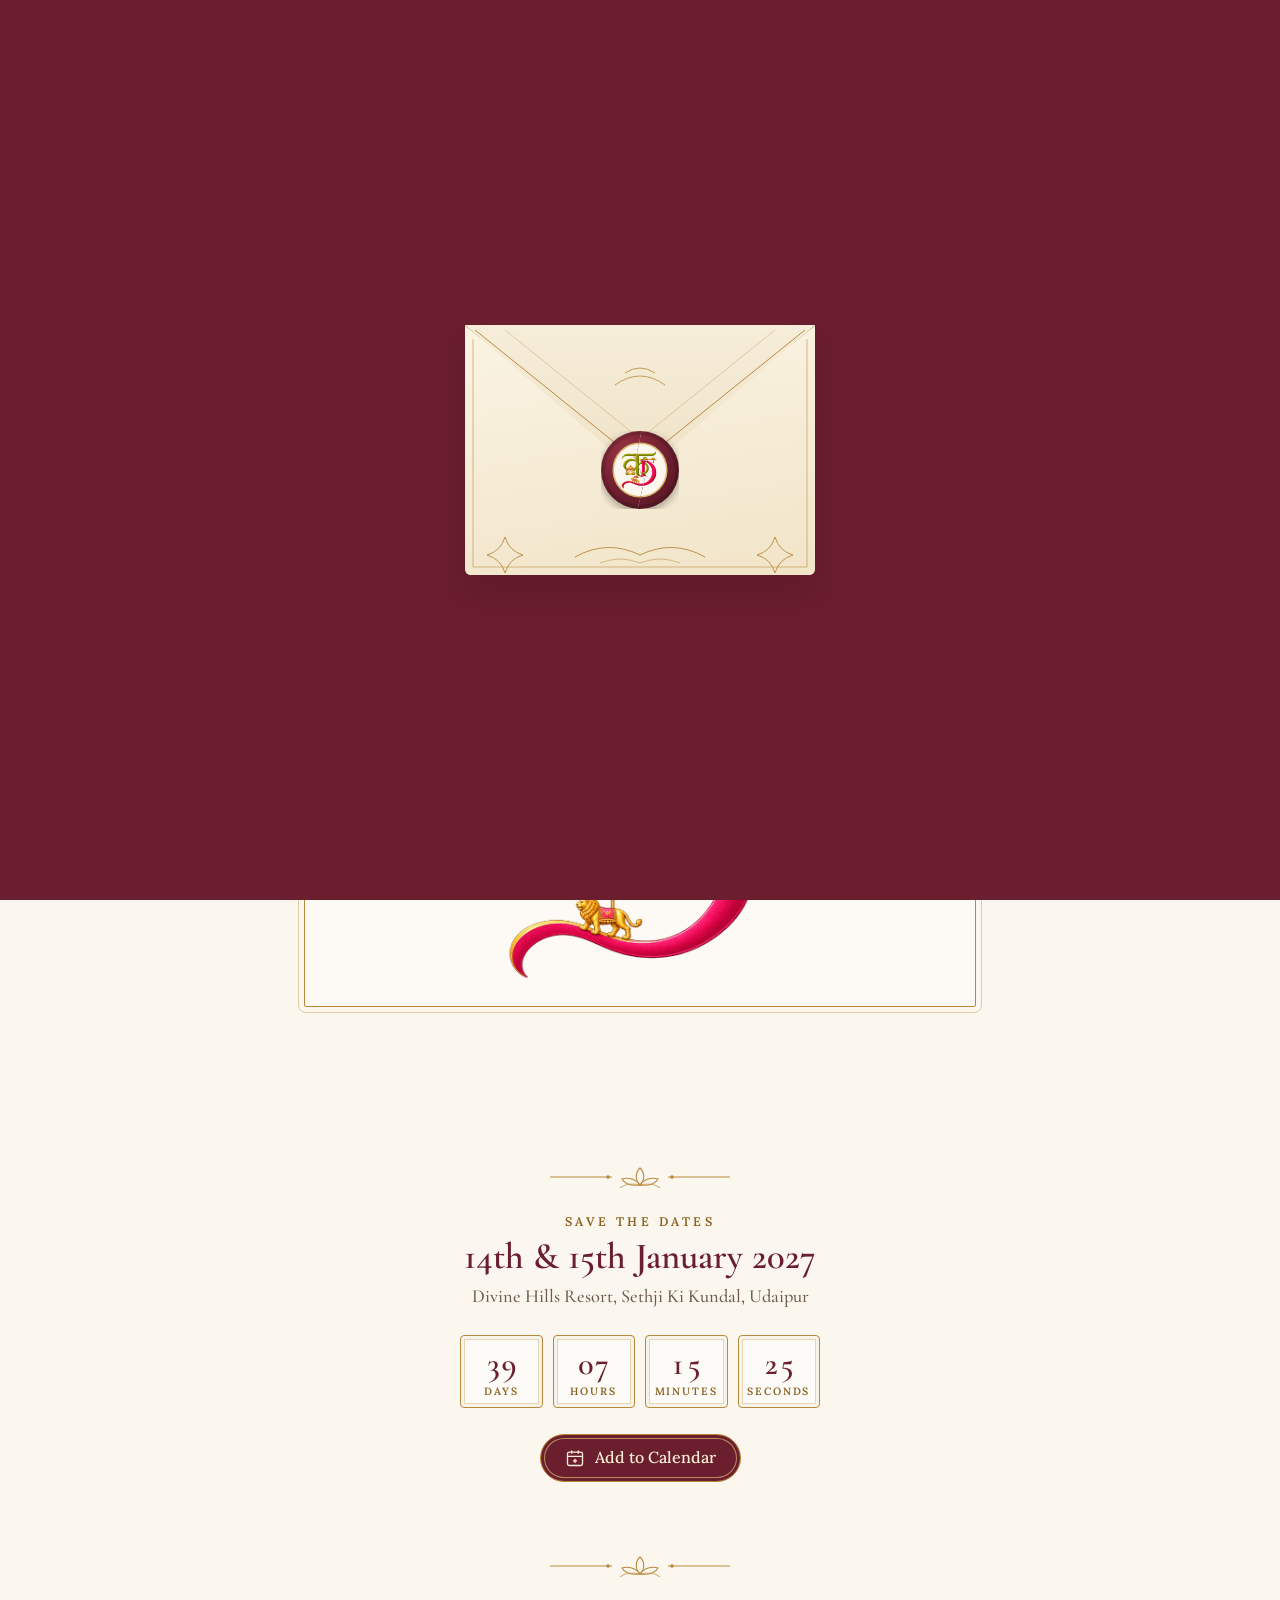
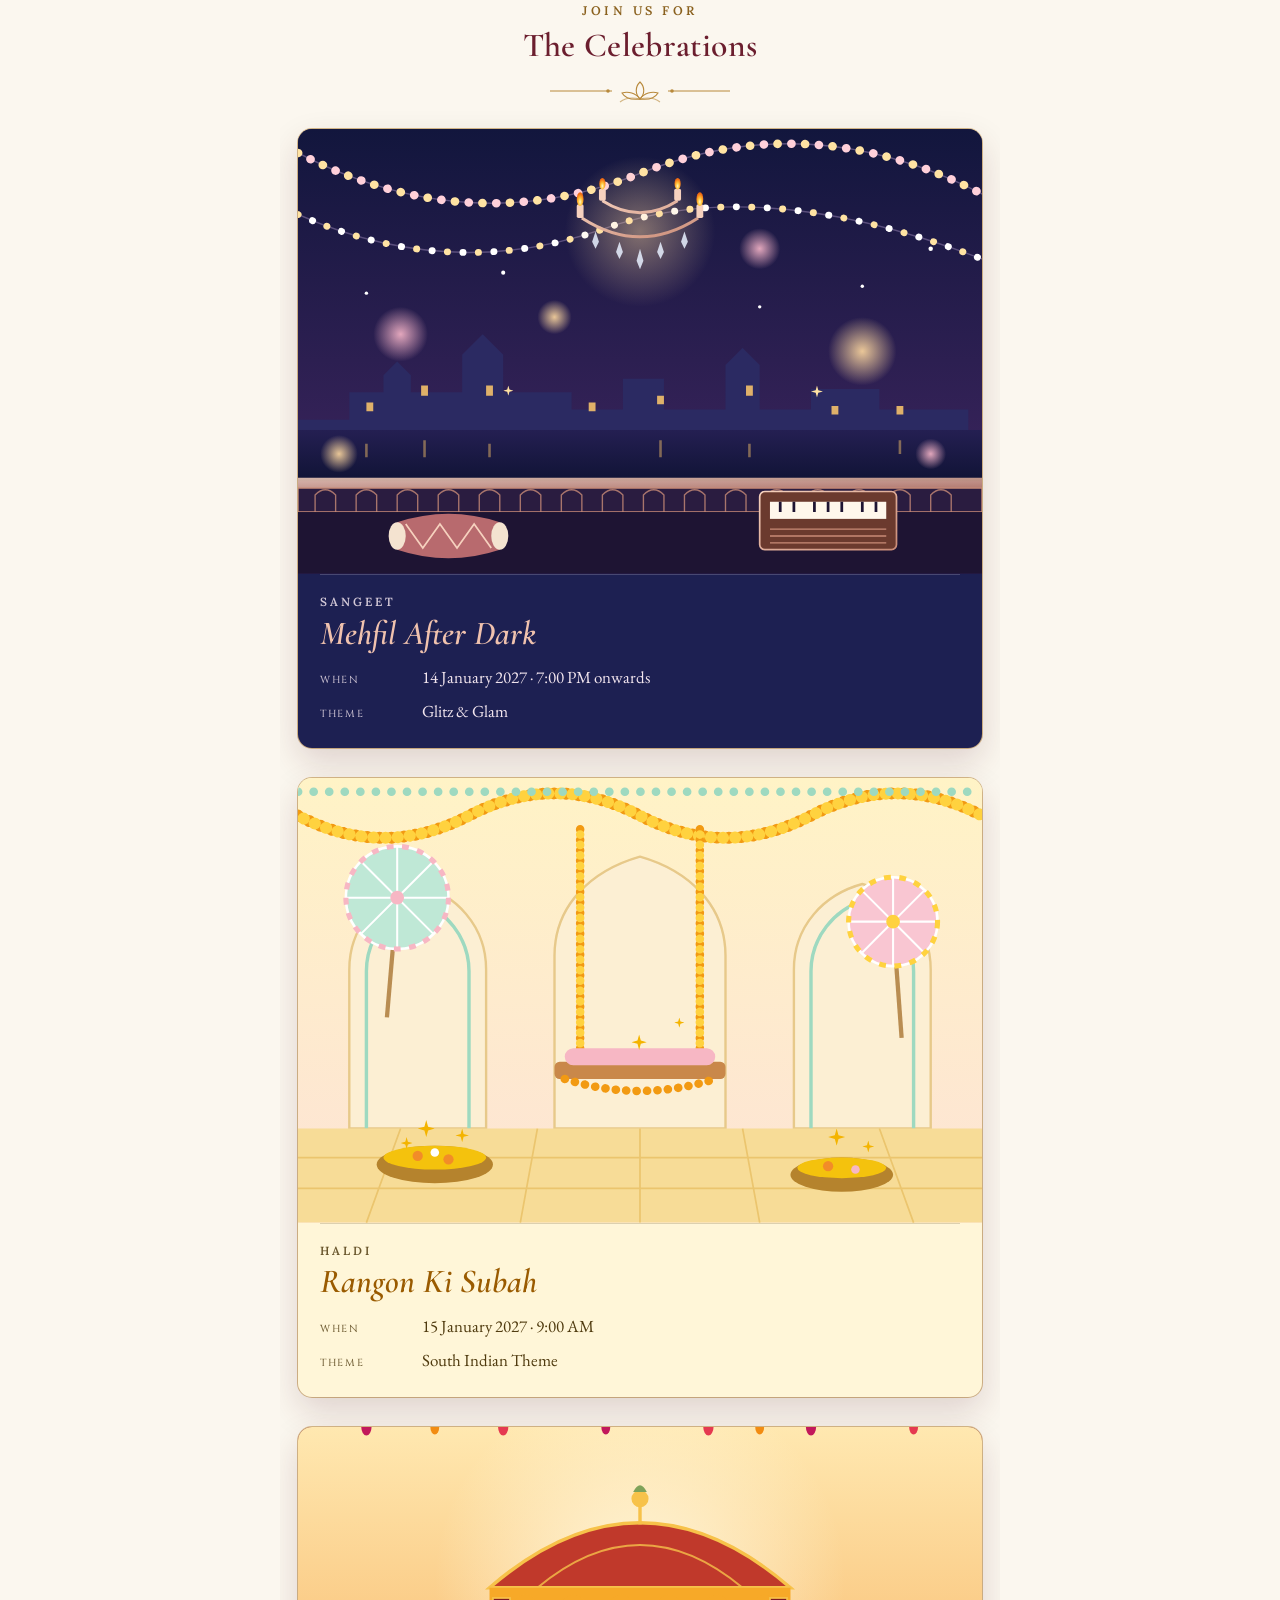
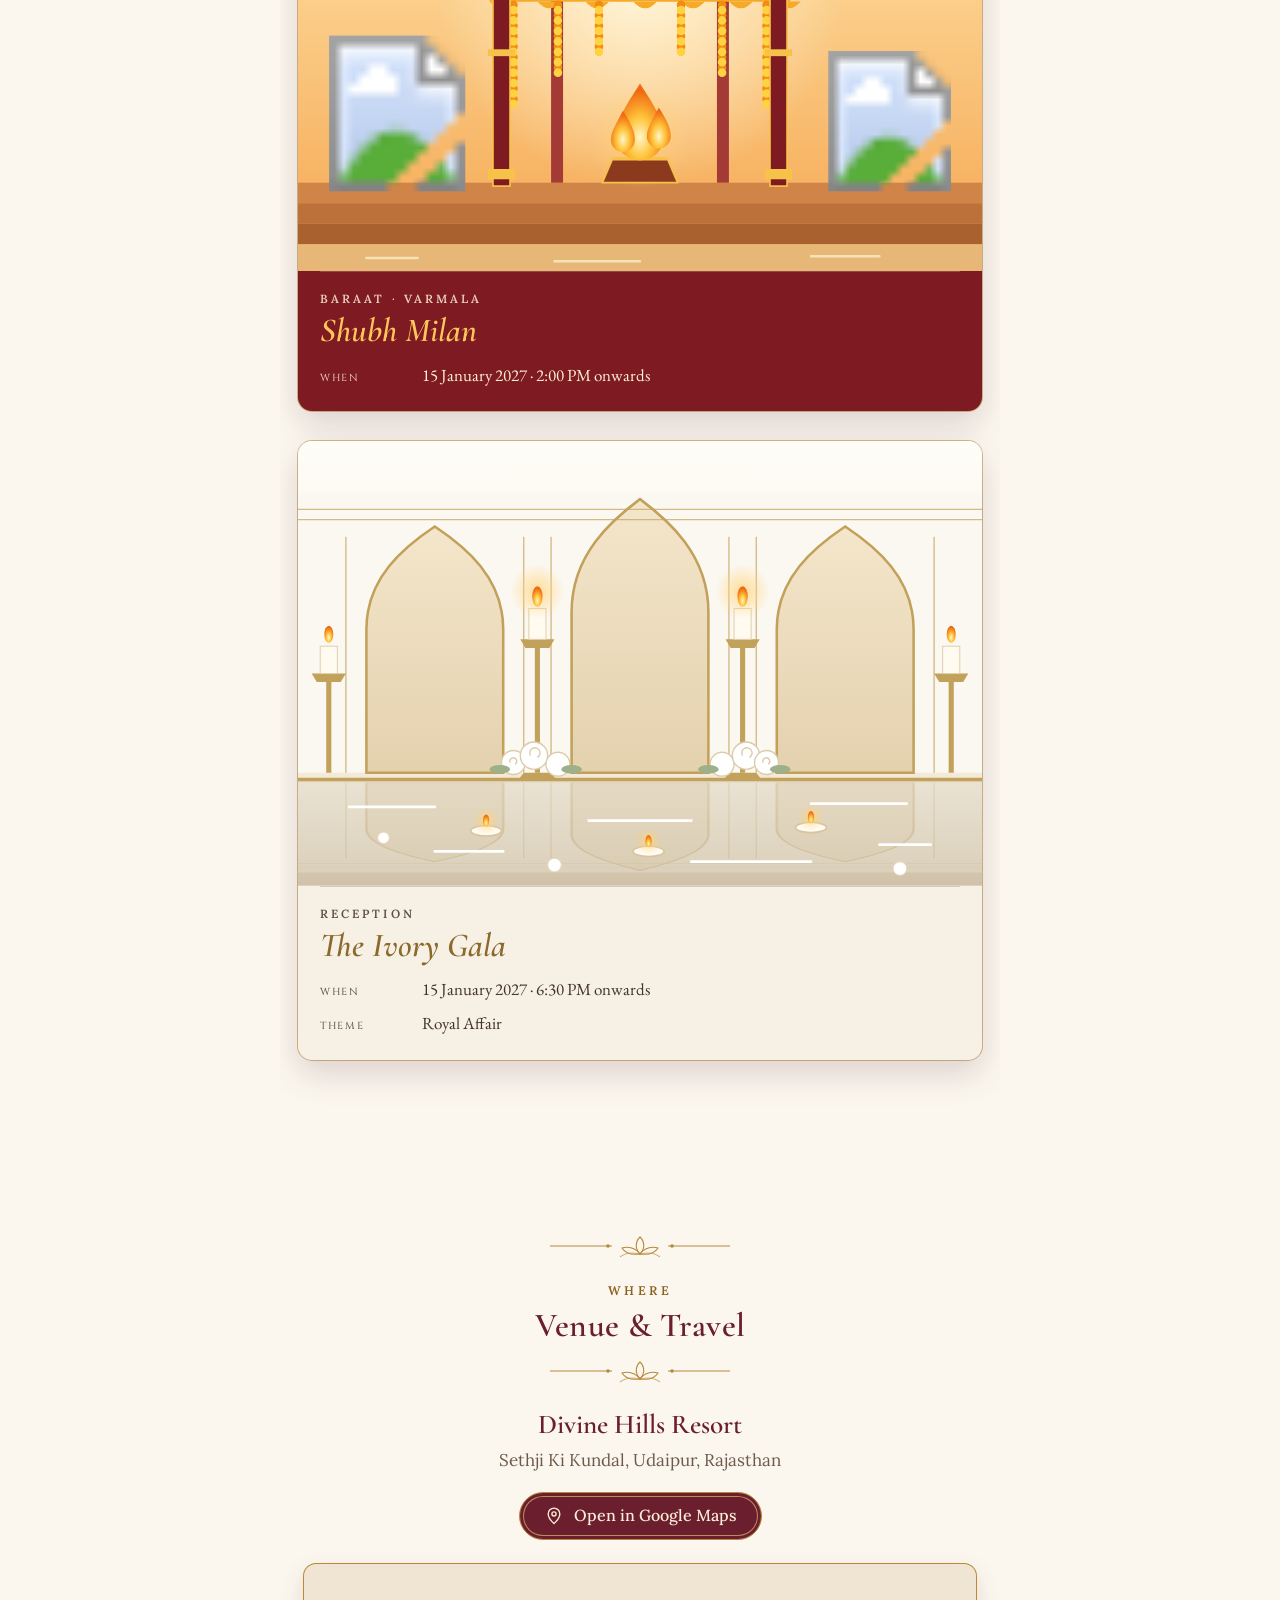
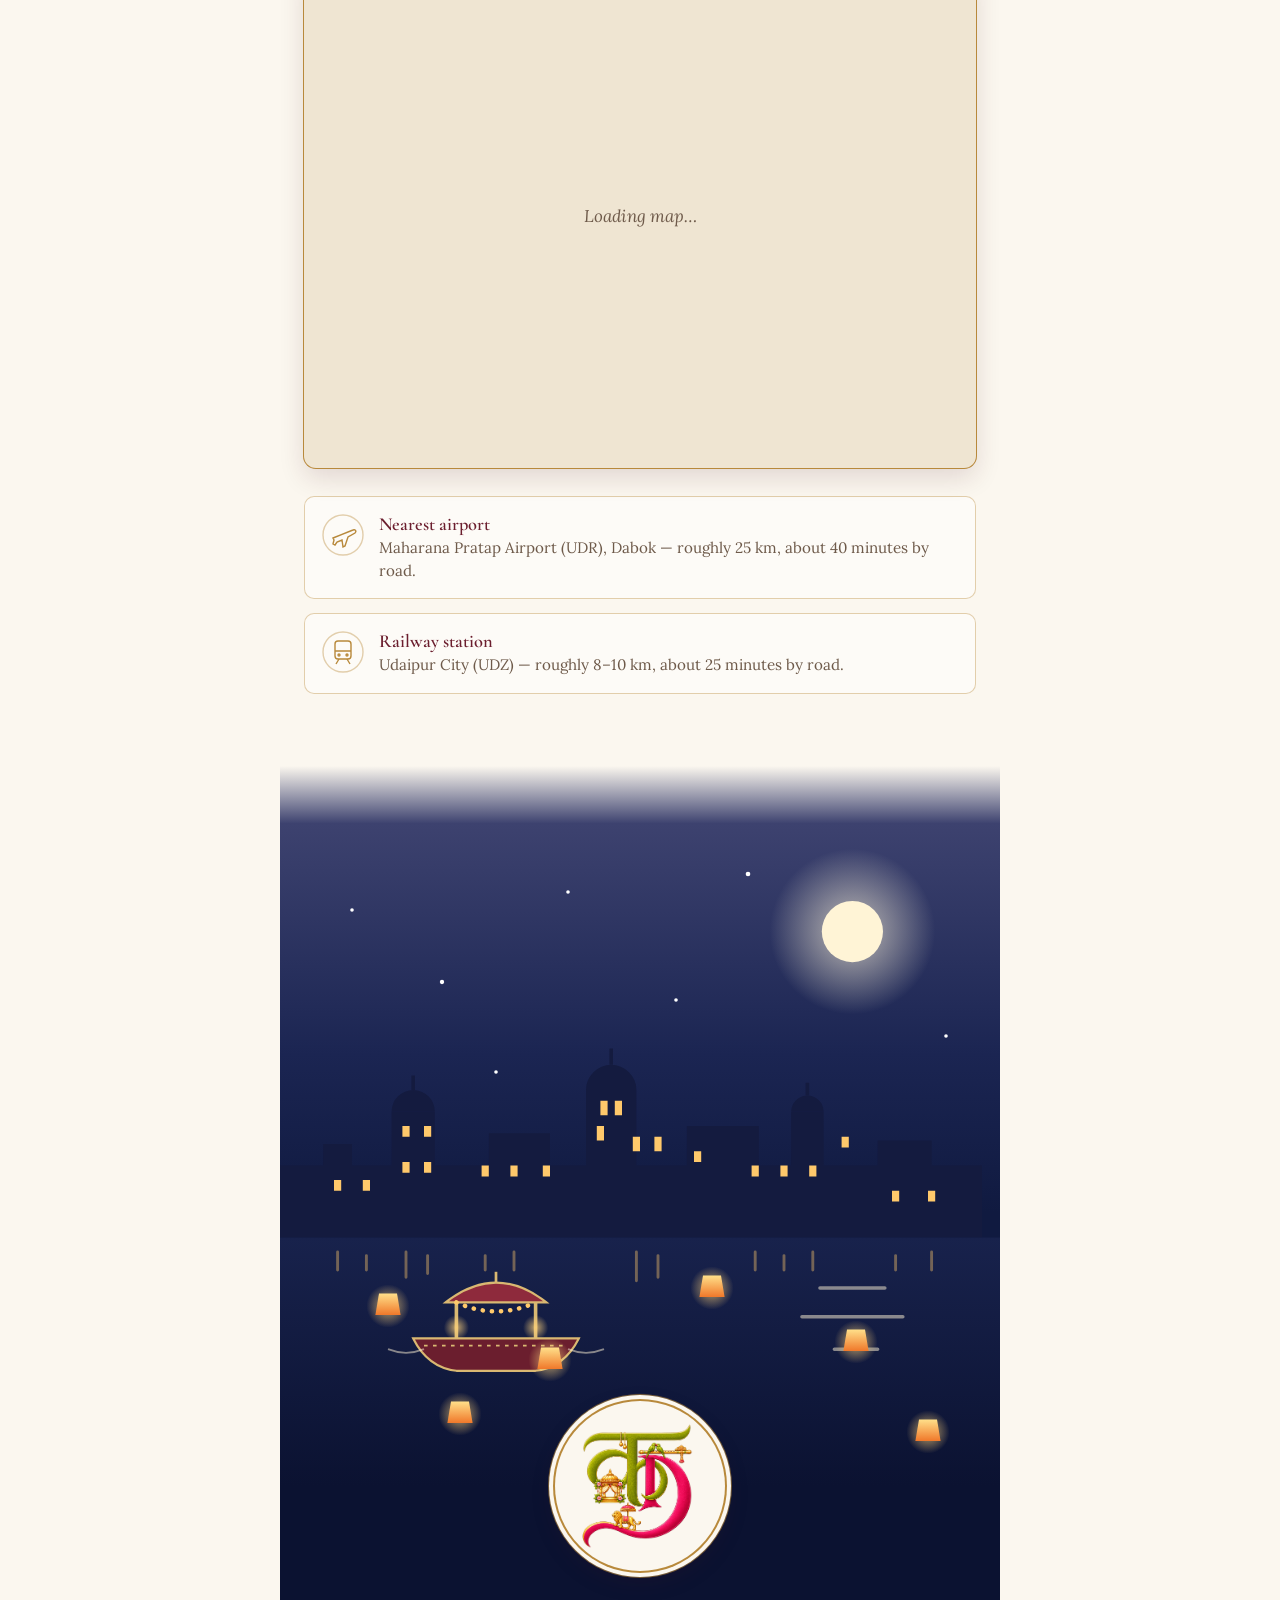
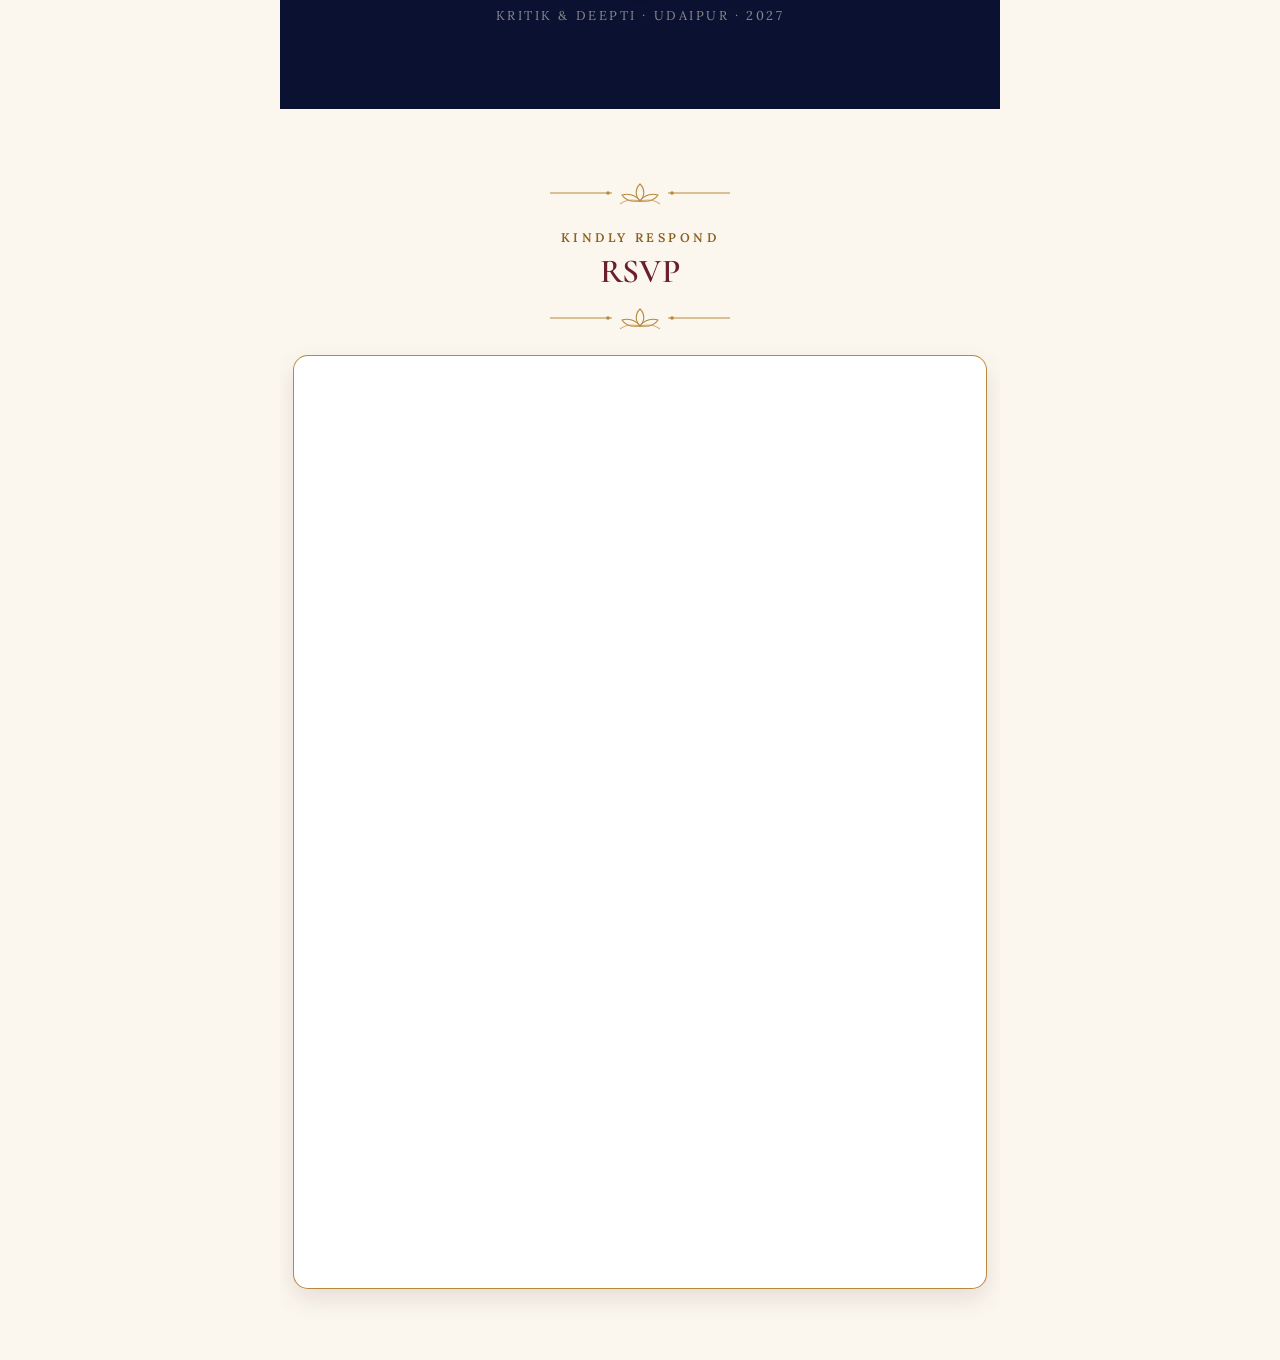
==== commit 61d3ed4b: "minor updates" ====
--- a/index.html
+++ b/index.html
@@ -800,6 +800,7 @@
     <div class="gform">
       <iframe id="gform" title="RSVP form" data-src="https://docs.google.com/forms/d/e/1FAIpQLSc5T4mA9FFqzOoRpF26Hto9oVjKn5vDVenc-wdz64fc-U5ENQ/viewform?embedded=true" loading="lazy">Loading…</iframe>
     </div>
+    <!--
     <p class="or">or</p>
     <div class="center">
     <a class="btn wa" id="waBtn" href="#" target="_blank" rel="noopener">
@@ -807,6 +808,7 @@
           <span>RSVP on WhatsApp</span>
         </a>
     </div>
+    -->
   </section>
 
 </main>
@@ -997,7 +999,8 @@
   /* ---------- WhatsApp ---------- */
   const waText = "Hi, we'll be attending Kritik & Deepti's wedding!";
   const waLink = text => `https://wa.me/${CONFIG.WHATSAPP_NUMBER}?text=${encodeURIComponent(text)}`;
-  $('#waBtn').href = waLink(waText);
+  // RSVP-on-WhatsApp button is commented out in the markup above
+  $('#waBtn')?.setAttribute('href', waLink(waText));
 
   /* ---------- RSVP: embedded Google Form ---------- */
   // Loaded only when the guest nears the RSVP, so it never slows the invite down.
